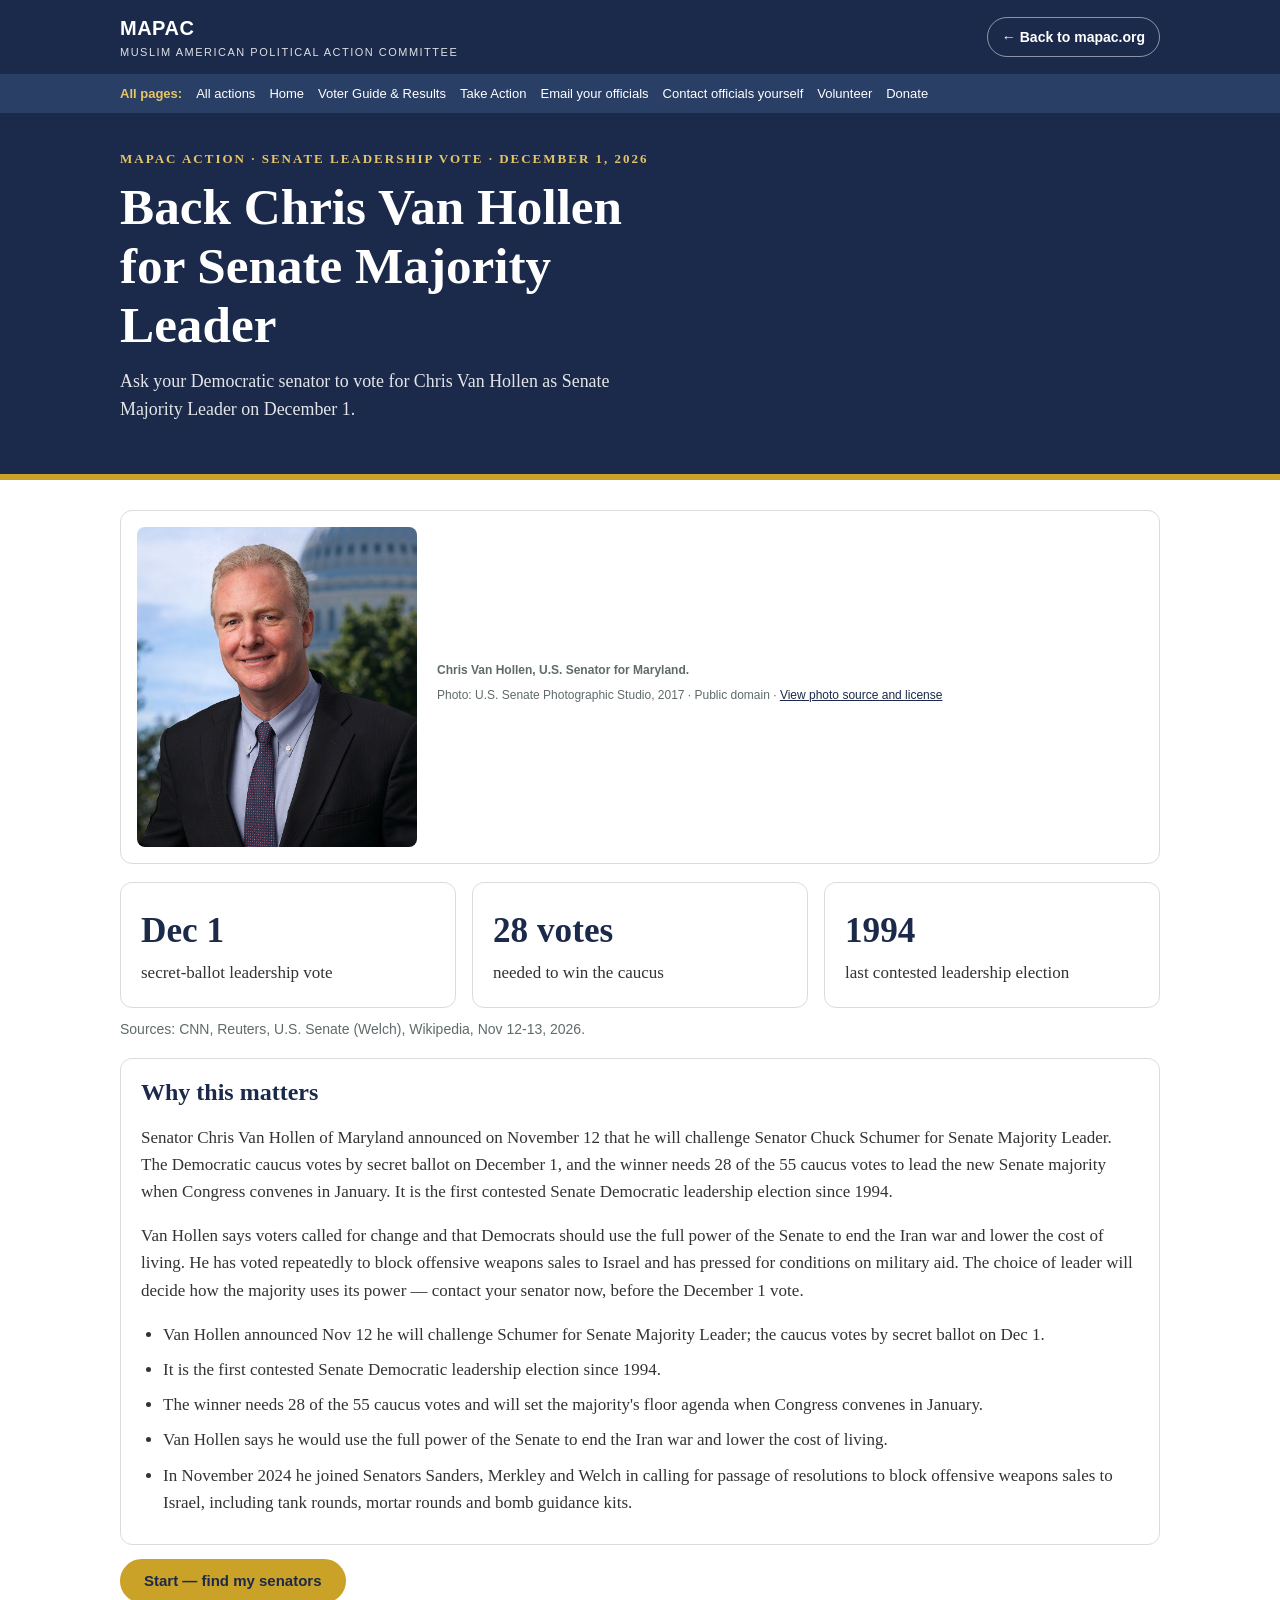
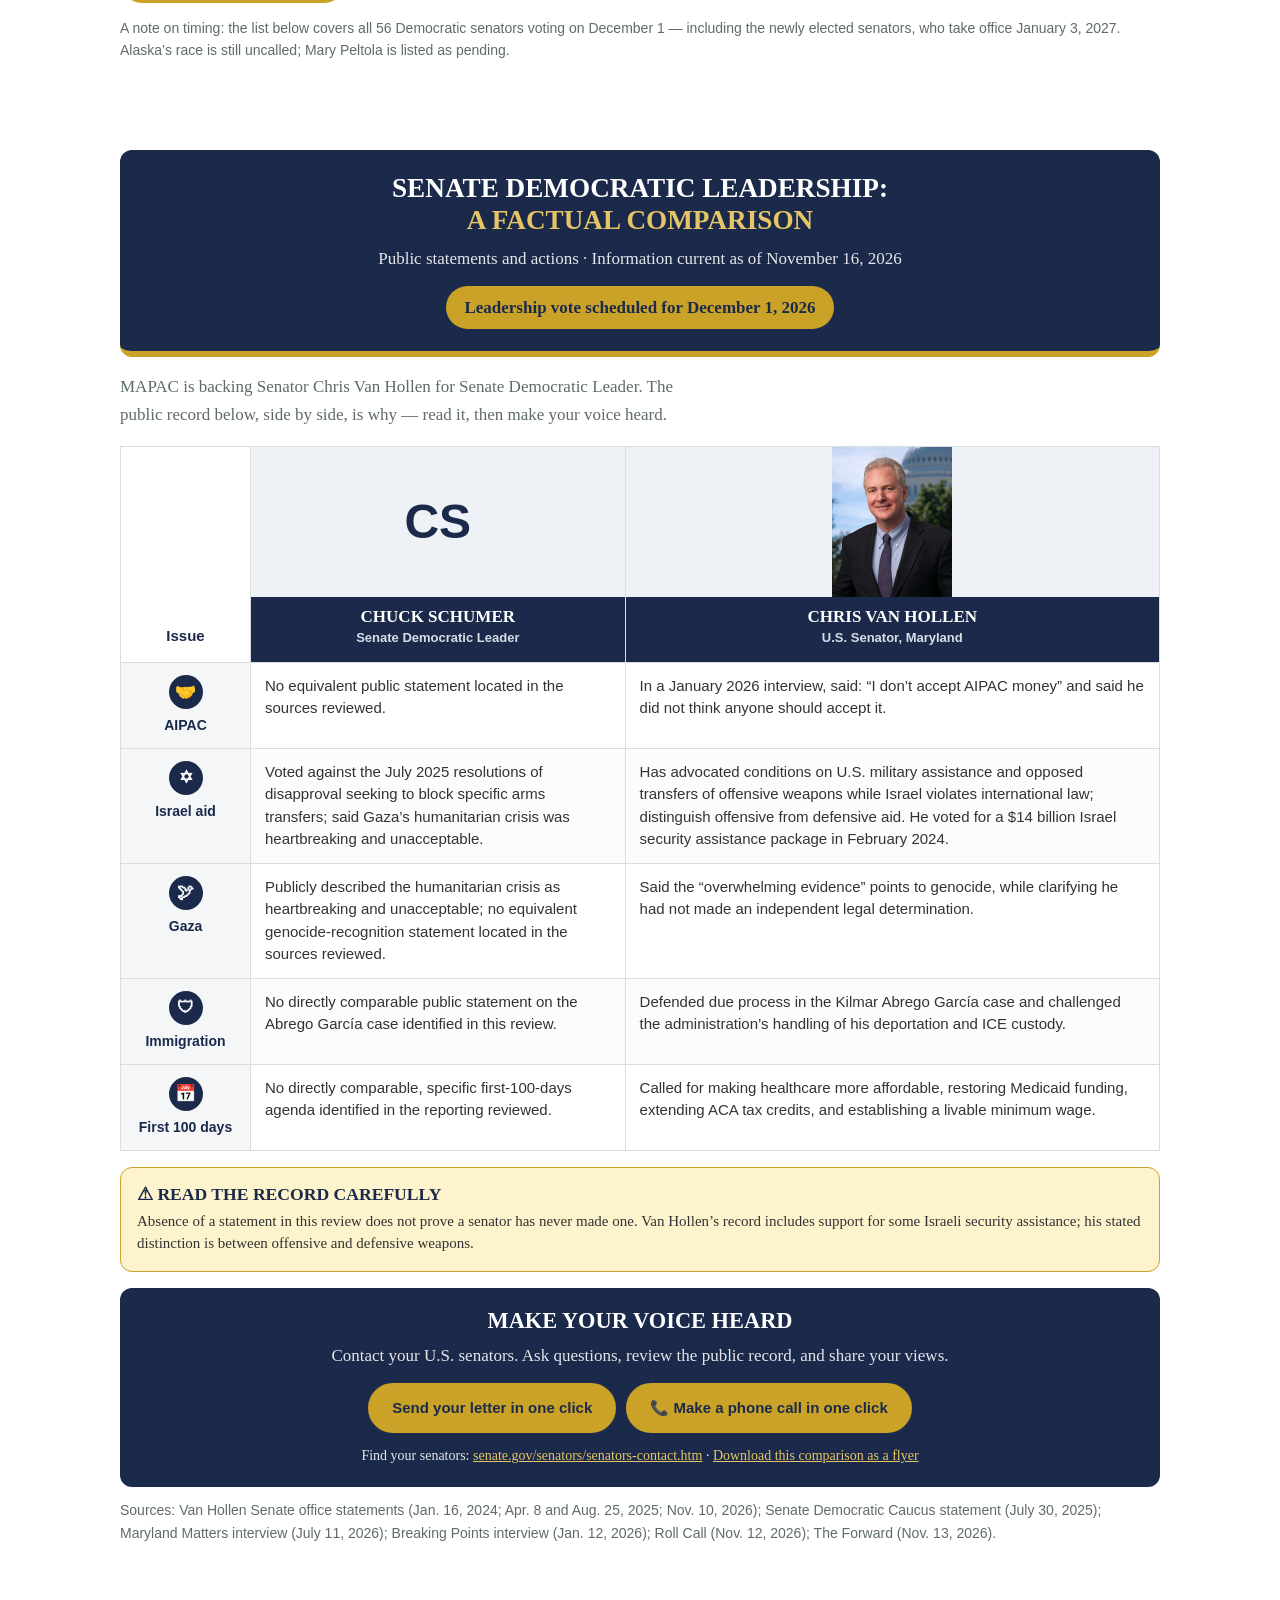
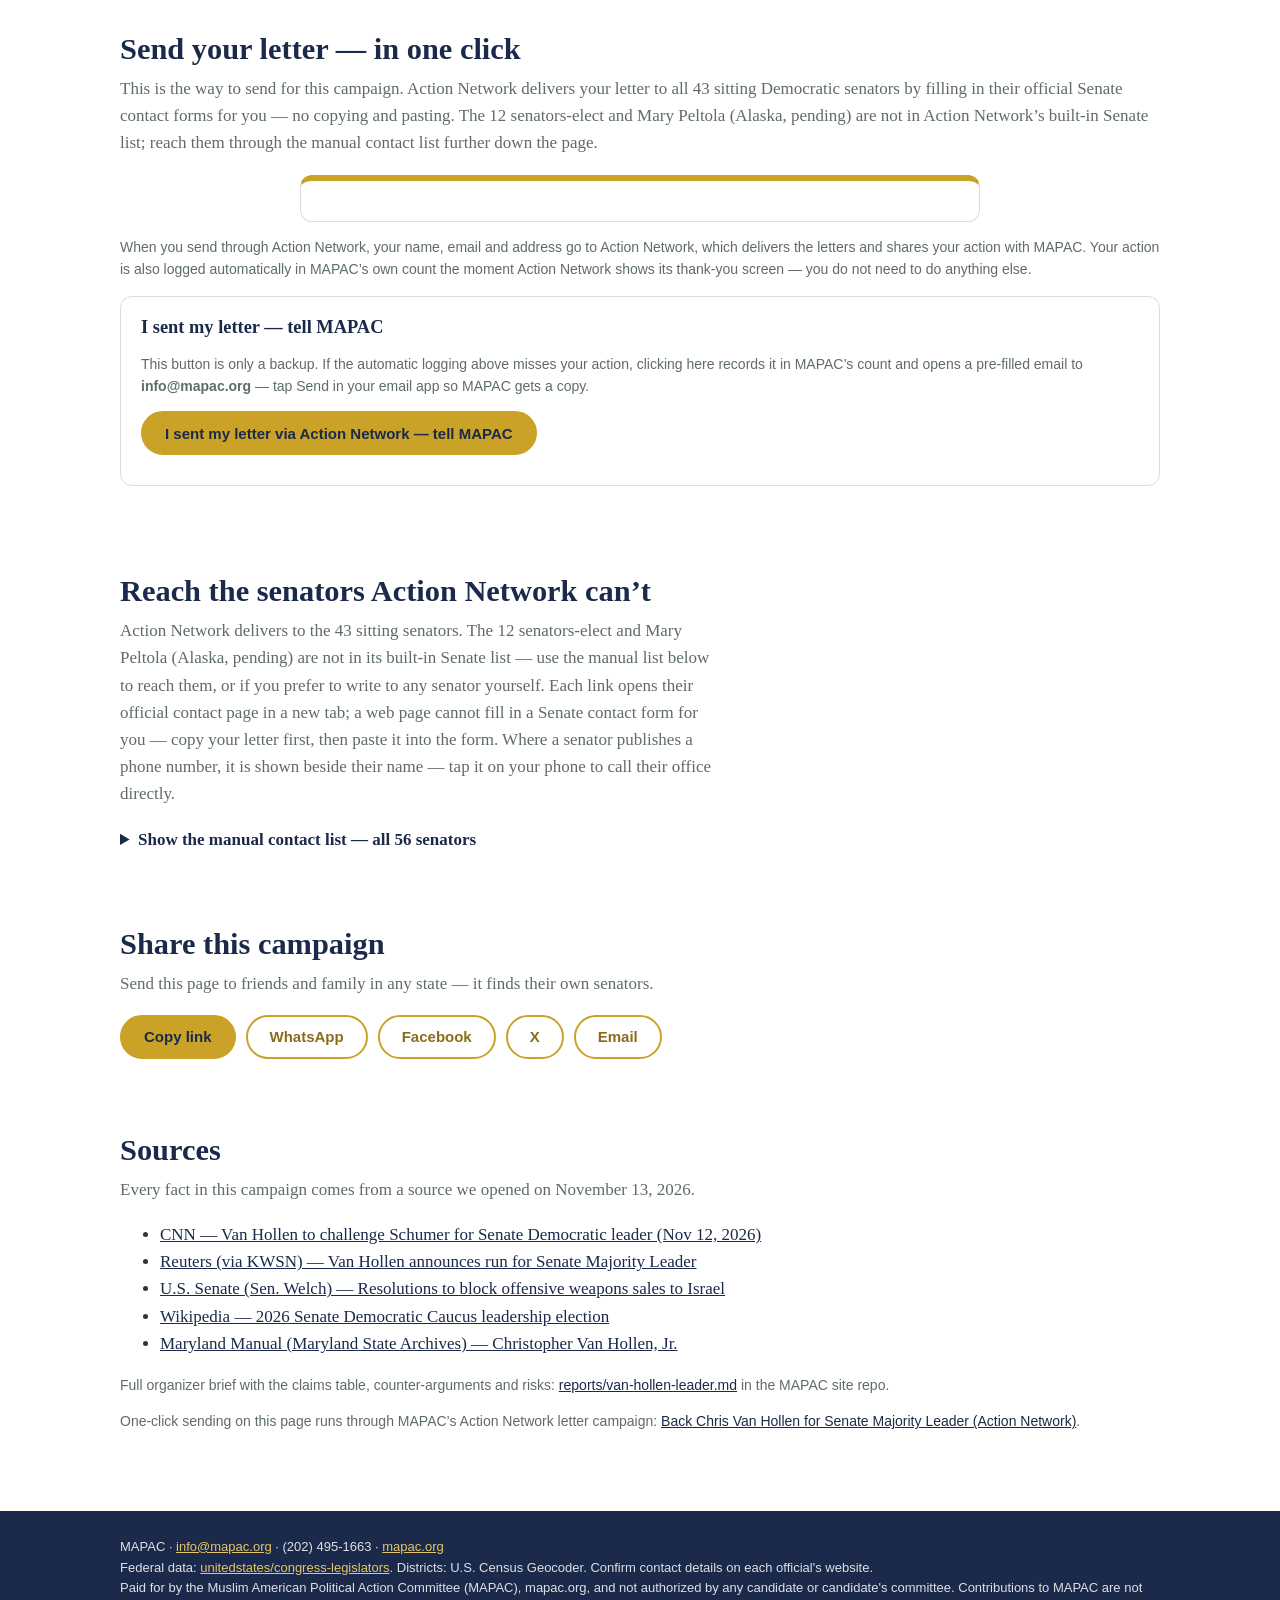
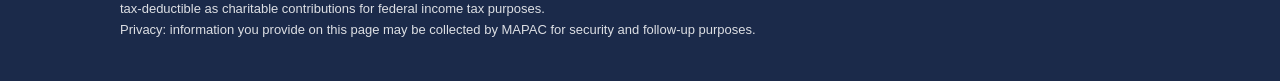
==== action-van-hollen-leader.html @ 9fcff5d6 "Van Hollen page: comparison redesigned as a side-by-side table (photos on top, shared issue rows) + " ====
<!DOCTYPE html>
<html lang="en">
<head>
<script async src="https://www.googletagmanager.com/gtm.js?id=GTM-NFV8NB7T"></script>
<script>
  window.dataLayer = window.dataLayer || [];
  function gtag(){dataLayer.push(arguments);}
  gtag('js', new Date());
</script>
<meta charset="utf-8">
<meta name="viewport" content="width=device-width, initial-scale=1">
<title>Back Chris Van Hollen for Senate Majority Leader | MAPAC</title>
<meta name="description" content="Ask your Democratic senator to vote for Chris Van Hollen as Senate Majority Leader on December 1. Send the letter in one click via Action Network, or find your senators and send it yourself.">
<meta property="og:title" content="Back Chris Van Hollen for Senate Majority Leader">
<meta property="og:description" content="Senate Democrats vote by secret ballot on December 1. Send your letter in one click — Action Network delivers it to all 43 sitting Democratic senators.">
<meta property="og:image" content="share/van-hollen-leader.svg">
<link rel="icon" href="data:image/svg+xml,%3Csvg xmlns=%27http://www.w3.org/2000/svg%27 viewBox=%270 0 100 100%27%3E%3Crect width=%27100%27 height=%27100%27 rx=%2722%27 fill=%27%231b2a4a%27/%3E%3Ctext x=%2750%27 y=%2770%27 font-size=%2762%27 font-family=%27Georgia%27 font-weight=%27700%27 text-anchor=%27middle%27 fill=%27%23c9a227%27%3EM%3C/text%3E%3C/svg%3E">
<style>
:root{--bg:#ffffff;--surface:#ffffff;--ink:#333333;--muted:#5f6b6b;--navy:#1b2a4a;--navy2:#2a3f66;--gold:#c9a227;--goldtext:#8a6d1b;--line:#dcdcdc;--err:#a3281d;--ok:#1f6f4a}
*{box-sizing:border-box}
html{scroll-behavior:smooth}
body{margin:0;background:var(--bg);color:var(--ink);font:17px/1.6 Georgia,"Times New Roman",serif}
h1,h2,h3,legend{font-family:Georgia,"Times New Roman",serif;line-height:1.15;margin:0;color:var(--navy)}
a{color:var(--navy)}a:hover{color:var(--goldtext)}
.ui,label,button,.btn,.kicker,.steps,.note,.status,.meta,input,select,textarea,footer,.sitebar,.pagesnav{font-family:Arial,Helvetica,sans-serif}
.wrap{max-width:1080px;margin:0 auto;padding:0 20px}
.sitebar{background:var(--navy);color:#fff;border-bottom:1px solid var(--navy2)}
.sitebar .wrap{display:flex;align-items:center;justify-content:space-between;gap:12px;flex-wrap:wrap;padding-top:12px;padding-bottom:12px}
.sitebar .brand{font-weight:700;font-size:20px;letter-spacing:.5px;color:#fff;text-decoration:none}
.sitebar .brand small{display:block;font-size:11px;font-weight:400;letter-spacing:1.5px;text-transform:uppercase;color:rgba(255,255,255,.85)}
.sitebar a.back{color:#fff;text-decoration:none;font-weight:700;font-size:14px;padding:8px 14px;border-radius:999px;border:1px solid rgba(255,255,255,.5)}
.sitebar a.back:hover{background:var(--gold);color:var(--navy);border-color:var(--gold)}
.pagesnav{background:var(--navy2);color:#fff}
.pagesnav .wrap{display:flex;gap:4px 14px;flex-wrap:wrap;padding-top:9px;padding-bottom:9px;font-size:13px}
.pagesnav a{color:#fff;text-decoration:none}
.pagesnav a:hover{color:#e6c566;text-decoration:underline}
.pagesnav .lbl{color:#e6c566;font-weight:700}
.hero{background:var(--navy);color:#fff;padding:36px 0 28px;border-bottom:6px solid var(--gold)}
.hero .org{font-size:13px;font-weight:700;letter-spacing:2px;text-transform:uppercase;color:#e6c566;margin-bottom:8px}
.hero h1{color:#fff;font-size:clamp(2rem,6vw,3.2rem);font-weight:700;max-width:22ch}
.hero p{max-width:60ch;color:rgba(255,255,255,.88);font-size:1.12rem;margin:12px 0 0}
.steps{display:flex;gap:6px;list-style:none;padding:0;margin:22px 0 0;counter-reset:s}
.steps li{flex:1;border-top:4px solid rgba(255,255,255,.3);padding-top:6px;font-size:13px;color:rgba(255,255,255,.8);counter-increment:s}
.steps li::before{content:counter(s) ". "}
.steps li.on{border-color:var(--gold);color:#fff;font-weight:700}
.steps li.done{border-color:#fff}
.step{padding:30px 0 44px}
.step h2{font-size:1.9rem;margin-bottom:8px}
.lead{color:var(--muted);margin:0 0 18px;max-width:70ch}
.panel{background:var(--surface);border:1px solid var(--line);border-radius:12px;padding:20px;margin:0 0 14px}
label{display:block;font-weight:700;font-size:14px;margin:0 0 4px;color:var(--ink)}
.chk{display:flex;gap:10px;align-items:center;font-weight:400;font-size:16px;padding:7px 0}
input,textarea,select{width:100%;font-size:16px;color:#222;background:#fff;border:1px solid #b9c0c6;border-radius:8px;padding:11px 12px}
textarea{min-height:210px;resize:vertical;font-family:Georgia,serif;line-height:1.5}
input[type=checkbox]{width:22px;height:22px;flex:none;accent-color:var(--navy)}
:focus-visible{outline:3px solid var(--gold);outline-offset:2px}
.hero :focus-visible,.sitebar :focus-visible,.pagesnav :focus-visible{outline-color:#fff}
.row{display:flex;gap:12px;flex-wrap:wrap}.row>*{flex:1 1 220px}
.field{margin-bottom:14px}
button,.btn{font-weight:700;font-size:15px;cursor:pointer;border:2px solid var(--gold);background:var(--gold);color:var(--navy);border-radius:999px;padding:11px 22px;text-decoration:none;display:inline-block;min-height:44px}
button:hover,.btn:hover{background:#a8851f;border-color:#a8851f;color:#fff}
button.ghost,.btn.ghost{background:transparent;color:var(--goldtext);border-color:var(--gold)}
button.ghost:hover,.btn.ghost:hover{background:var(--gold);color:var(--navy)}
button.link{border:0;background:none;color:var(--navy);padding:6px 0;text-decoration:underline;min-height:0;font-weight:700}
button.link:hover{background:none;color:var(--goldtext)}
button:disabled{opacity:.55;cursor:wait}
.actions{display:flex;gap:10px;flex-wrap:wrap;margin-top:12px}
.nav{display:flex;gap:10px;flex-wrap:wrap;margin-top:20px}
.status{color:var(--muted);margin:10px 0 0;font-size:15px}.status.err{color:var(--err);font-weight:700}
.note{font-size:14px;color:var(--muted)}
.off{border-left:6px solid var(--navy)}
.off h3{font-size:1.15rem}
.meta{color:var(--muted);margin:2px 0 8px;font-size:14px}
.big{display:grid;gap:16px;grid-template-columns:repeat(auto-fit,minmax(260px,1fr))}
.big .panel{margin:0}
.big h3{font-size:1.4rem;margin-bottom:8px}
.campaign-portrait{display:grid;grid-template-columns:minmax(180px,280px) minmax(0,1fr);gap:20px;align-items:center;margin:0 0 18px;padding:16px;border:1px solid var(--line);border-radius:12px;background:#fff}
.campaign-portrait img{display:block;width:100%;max-height:320px;object-fit:cover;object-position:center 25%;border-radius:8px}
.campaign-portrait figcaption{color:var(--muted);font:12px/1.4 Arial,Helvetica,sans-serif}
.campaign-portrait p{margin:8px 0}
.statnum{font-size:2.2rem;font-weight:700;color:var(--navy);font-family:Georgia,serif}
#letterShow{white-space:pre-wrap;font-family:Georgia,serif;line-height:1.6}
/* Comparison: Van Hollen vs Schumer (MAPAC flyer as web content, Nov 16, 2026) */
.compare-banner{background:var(--navy);color:#fff;border-radius:12px;padding:22px 20px;text-align:center;border-bottom:6px solid var(--gold)}
.compare-banner h2{color:#fff;font-size:1.7rem;line-height:1.2}
.compare-banner h2 .gold{color:#e6c566}
.compare-banner p{color:rgba(255,255,255,.88);margin:8px 0 0}
.compare-vote{display:inline-block;background:var(--gold);color:var(--navy);font-weight:700;border-radius:999px;padding:8px 18px;margin-top:14px}
.compare{display:grid;grid-template-columns:1fr 1fr;gap:16px;margin-top:16px}
.cmp-col{border:1px solid var(--line);border-radius:12px;overflow:hidden;background:#fff}
.cmp-head{background:var(--navy);color:#fff;padding:14px 16px;text-align:center}
.cmp-head h3{color:#fff;font-size:1.25rem;margin:0}
.cmp-head p{margin:4px 0 0;color:rgba(255,255,255,.85);font-size:14px}
.cmp-photo{height:240px;background:#eef1f5;display:flex;align-items:center;justify-content:center;overflow:hidden}
.cmp-photo img{width:auto;height:100%;max-width:100%;object-fit:cover;object-position:center;display:block}
.cmp-photo .ph{font-size:3rem;font-weight:700;color:var(--navy)}
.cmp-row{display:flex;gap:10px;padding:12px 14px;border-top:1px solid var(--line)}
.cmp-ic{flex:none;width:34px;height:34px;border-radius:50%;background:var(--navy);color:#fff;display:flex;align-items:center;justify-content:center;font-size:17px}
.cmp-row b{color:var(--navy)}
.cmp-row p{margin:2px 0 0;font-size:15px;line-height:1.5}
.cmp-caution{background:#fdf3cd;border:1px solid var(--gold);border-radius:12px;padding:16px;margin-top:16px}
.cmp-caution h3{color:var(--navy);font-size:1.1rem;margin:0 0 6px}
.cmp-caution p{margin:0;font-size:15px;line-height:1.5}
.cmp-cta{background:var(--navy);color:#fff;border-radius:12px;padding:20px;margin-top:16px;text-align:center}
.cmp-scroll{overflow-x:auto;margin-top:16px}
.cmp-table{width:100%;border-collapse:collapse;font-family:Arial,Helvetica,sans-serif;min-width:560px}
.cmp-table th,.cmp-table td{border:1px solid var(--line);padding:12px 14px;text-align:left;vertical-align:top;font-size:15px;line-height:1.5}
.cmp-table thead th{background:var(--navy);color:#fff;text-align:center;padding:0 0 14px;overflow:hidden}
.cmp-table thead th.cmp-issue-h{background:#fff;color:var(--navy);vertical-align:bottom;padding-bottom:14px}
.cmp-table thead h3{color:#fff;margin:10px 0 2px;font-size:17px}
.cmp-table thead p{color:#d8dee9;margin:0;font-size:13px}
.cmp-table .cmp-photo{height:150px}
.cmp-table tbody th{width:130px;background:#f4f6f8;color:var(--navy);font-size:14px;text-align:center}
.cmp-table tbody th .cmp-ic{margin:0 auto 6px}
.cmp-table tbody tr:nth-child(even) td{background:#fbfcfe}
.cmp-cta h3{color:#fff;font-size:1.4rem;margin:0}
.cmp-cta p{color:rgba(255,255,255,.88);margin:8px 0 0}
.cmp-cta a{color:#e6c566}
.cmp-cta a.btn{color:#1b2a4a}
.keypts{margin:0;padding-left:22px}
.keypts li{margin-bottom:8px}
.toast{position:fixed;left:50%;bottom:20px;transform:translateX(-50%);background:var(--navy);color:#fff;padding:12px 18px;border-radius:999px;font-family:Arial,sans-serif;font-size:14px;opacity:0;pointer-events:none}
.toast.show{opacity:1}
.targets{display:grid;gap:8px}
.trow{display:flex;gap:8px 12px;align-items:center;flex-wrap:wrap;border:1px solid var(--line);border-radius:10px;padding:10px 12px;background:#fff}
.trow .nm{font-weight:700;color:var(--navy);font-family:Arial,Helvetica,sans-serif;font-size:15px}
.trow .st{color:var(--muted);font-family:Arial,Helvetica,sans-serif;font-size:14px}
.trow .kind{color:var(--muted);font-family:Arial,Helvetica,sans-serif;font-size:13px}
.badge{display:inline-block;font:700 12px Arial,Helvetica,sans-serif;padding:2px 8px;border-radius:999px;border:1px solid var(--gold);color:var(--goldtext)}
.badge.elect{background:#f8f6ef}
.badge.pending{border-color:var(--err);color:var(--err)}
.trow .sp{flex:1}
.trow a.clink{font:700 14px Arial,Helvetica,sans-serif;white-space:nowrap}
.trow a.tcall{font:700 14px Arial,Helvetica,sans-serif;white-space:nowrap;color:var(--navy)}
.trow button{padding:8px 16px;font-size:14px;min-height:38px}
.an-wrap{background:#fff;border:1px solid var(--line);border-top:6px solid var(--gold);border-radius:12px;padding:20px;margin:0 auto 14px;max-width:680px}
#anSec .lead{max-width:none}
footer{background:var(--navy);color:rgba(255,255,255,.85);padding:26px 0 40px;font-size:13px;margin-top:20px}
footer a{color:#e6c566}
[hidden]{display:none!important}
@media (prefers-reduced-motion:reduce){html{scroll-behavior:auto}}
@media(max-width:760px){.steps li{font-size:12px}.hero{padding:28px 0 22px}.campaign-portrait{grid-template-columns:1fr}.compare{grid-template-columns:1fr}}
</style>
</head>
<body>
<div class="sitebar"><div class="wrap">
  <a class="brand" href="https://mapac.org">MAPAC<small>Muslim American Political Action Committee</small></a>
  <a class="back" href="https://mapac.org">&larr; Back to mapac.org</a>
</div></div>
<nav class="pagesnav" aria-label="All MAPAC pages"><div class="wrap">
  <span class="lbl">All pages:</span>
  <a href="take-action.html">All actions</a>
  <a href="index.html">Home</a>
  <a href="index.html#/results">Voter Guide &amp; Results</a>
  <a href="take-action.html">Take Action</a>
  <a href="action.html">Email your officials</a>
  <a href="contact-officials.html">Contact officials yourself</a>
  <a href="index.html#/volunteer">Volunteer</a>
  <a href="index.html#/donate">Donate</a>
</div></nav>
<header class="hero"><div class="wrap">
  <div class="org">MAPAC Action &middot; Senate leadership vote &middot; December 1, 2026</div>
  <h1 id="h1">Back Chris Van Hollen for Senate Majority Leader</h1>
  <p id="heroP">Ask your Democratic senator to vote for Chris Van Hollen as Senate Majority Leader on December 1.</p>
  <ol class="steps" id="steps" aria-label="Progress"></ol>
</div></header>

<main class="wrap">

<!-- INTRO -->
<section class="step" id="intro">
  <figure class="campaign-portrait">
    <img src="images/chris-van-hollen.jpg" alt="Official portrait of Senator Chris Van Hollen" decoding="async">
    <figcaption><strong>Chris Van Hollen, U.S. Senator for Maryland.</strong><p>Photo: U.S. Senate Photographic Studio, 2017 · Public domain · <a href="https://commons.wikimedia.org/wiki/File:Chris_Van_Hollen_official_portrait_115th_Congress.jpg" target="_blank" rel="noopener">View photo source and license</a></p></figcaption>
  </figure>
  <div class="big" id="statRow"></div>
  <p class="note" id="srcLine" style="margin-top:10px"></p>
  <div class="panel" style="margin-top:18px">
    <h2 style="font-size:1.5rem;margin-bottom:10px">Why this matters</h2>
    <div id="details"></div>
    <ul class="keypts" id="keypts" style="margin-top:14px"></ul>
  </div>
  <div class="actions"><button id="startBtn">Start &mdash; find my senators</button></div>
  <p class="note" style="margin-top:14px">A note on timing: the list below covers all 56 Democratic senators voting on December 1 — including the newly elected senators, who take office January 3, 2027. Alaska&rsquo;s race is still uncalled; Mary Peltola is listed as pending.</p>
</section>

<!-- COMPARISON: Van Hollen vs Schumer (from the MAPAC flyer, Nov 16, 2026) -->
<section class="step" id="compareSec">
  <div class="compare-banner">
    <h2>SENATE DEMOCRATIC LEADERSHIP:<br><span class="gold">A FACTUAL COMPARISON</span></h2>
    <p>Public statements and actions &middot; Information current as of November 16, 2026</p>
    <span class="compare-vote">Leadership vote scheduled for December 1, 2026</span>
  </div>
  <p class="lead" style="margin-top:16px">MAPAC is backing Senator Chris Van Hollen for Senate Democratic Leader. The public record below, side by side, is why &mdash; read it, then make your voice heard.</p>
  <div class="cmp-scroll">
  <table class="cmp-table">
    <thead>
      <tr>
        <th class="cmp-issue-h" scope="col">Issue</th>
        <th scope="col">
          <div class="cmp-photo"><span class="ph">CS</span></div>
          <h3>CHUCK SCHUMER</h3>
          <p>Senate Democratic Leader</p>
        </th>
        <th scope="col">
          <div class="cmp-photo"><img src="images/chris-van-hollen.jpg" alt="Official portrait of Senator Chris Van Hollen" decoding="async"></div>
          <h3>CHRIS VAN HOLLEN</h3>
          <p>U.S. Senator, Maryland</p>
        </th>
      </tr>
    </thead>
    <tbody>
      <tr>
        <th scope="row"><span class="cmp-ic">&#129309;</span>AIPAC</th>
        <td>No equivalent public statement located in the sources reviewed.</td>
        <td>In a January 2026 interview, said: &ldquo;I don&rsquo;t accept AIPAC money&rdquo; and said he did not think anyone should accept it.</td>
      </tr>
      <tr>
        <th scope="row"><span class="cmp-ic">&#10017;</span>Israel aid</th>
        <td>Voted against the July 2025 resolutions of disapproval seeking to block specific arms transfers; said Gaza&rsquo;s humanitarian crisis was heartbreaking and unacceptable.</td>
        <td>Has advocated conditions on U.S. military assistance and opposed transfers of offensive weapons while Israel violates international law; distinguish offensive from defensive aid. He voted for a $14 billion Israel security assistance package in February 2024.</td>
      </tr>
      <tr>
        <th scope="row"><span class="cmp-ic">&#128330;</span>Gaza</th>
        <td>Publicly described the humanitarian crisis as heartbreaking and unacceptable; no equivalent genocide-recognition statement located in the sources reviewed.</td>
        <td>Said the &ldquo;overwhelming evidence&rdquo; points to genocide, while clarifying he had not made an independent legal determination.</td>
      </tr>
      <tr>
        <th scope="row"><span class="cmp-ic">&#128737;</span>Immigration</th>
        <td>No directly comparable public statement on the Abrego Garc&iacute;a case identified in this review.</td>
        <td>Defended due process in the Kilmar Abrego Garc&iacute;a case and challenged the administration&rsquo;s handling of his deportation and ICE custody.</td>
      </tr>
      <tr>
        <th scope="row"><span class="cmp-ic">&#128197;</span>First 100 days</th>
        <td>No directly comparable, specific first-100-days agenda identified in the reporting reviewed.</td>
        <td>Called for making healthcare more affordable, restoring Medicaid funding, extending ACA tax credits, and establishing a livable minimum wage.</td>
      </tr>
    </tbody>
  </table>
  </div>
  <div class="cmp-caution">
    <h3>&#9888; READ THE RECORD CAREFULLY</h3>
    <p>Absence of a statement in this review does not prove a senator has never made one. Van Hollen&rsquo;s record includes support for some Israeli security assistance; his stated distinction is between offensive and defensive weapons.</p>
  </div>
  <div class="cmp-cta">
    <h3>MAKE YOUR VOICE HEARD</h3>
    <p>Contact your U.S. senators. Ask questions, review the public record, and share your views.</p>
    <div class="actions" style="justify-content:center;margin-top:14px"><a class="btn" href="#anSec">Send your letter in one click</a><a class="btn" href="#targetsSec" onclick="var d=document.querySelector('#targetsSec details');if(d)d.open=true;">&#128222; Make a phone call in one click</a></div>
    <p style="margin:12px 0 0;font-size:14px">Find your senators: <a href="https://www.senate.gov/senators/senators-contact.htm" target="_blank" rel="noopener">senate.gov/senators/senators-contact.htm</a> &middot; <a href="[data-uri]" download="van-hollen-schumer-comparison.jpg" target="_blank" rel="noopener">Download this comparison as a flyer</a></p>
  </div>
  <p class="note" style="margin-top:12px">Sources: Van Hollen Senate office statements (Jan. 16, 2024; Apr. 8 and Aug. 25, 2025; Nov. 10, 2026); Senate Democratic Caucus statement (July 30, 2025); Maryland Matters interview (July 11, 2026); Breaking Points interview (Jan. 12, 2026); Roll Call (Nov. 12, 2026); The Forward (Nov. 13, 2026).</p>
</section>

<!-- ACTION NETWORK: the way to send for this campaign -->
<section class="step" id="anSec">
  <h2>Send your letter &mdash; in one click</h2>
  <p class="lead">This is the way to send for this campaign. Action Network delivers your letter to all 43 sitting Democratic senators by filling in their official Senate contact forms for you &mdash; no copying and pasting. The 12 senators-elect and Mary Peltola (Alaska, pending) are not in Action Network&rsquo;s built-in Senate list; reach them through the manual contact list further down the page.</p>
  <div class="an-wrap">
    <link href='https://actionnetwork.org/css/style-embed-v3.css' rel='stylesheet' type='text/css' /><script src='https://actionnetwork.org/widgets/v6/letter/back-chris-van-hollen-for-senate-majority-leader?format=js&source=widget'></script><div id='can-letter-area-back-chris-van-hollen-for-senate-majority-leader' style='width: 100%'><!-- this div is the target for our HTML insertion --></div>
    <style>
    /* MAPAC overrides for the Action Network embed. This block must sit AFTER the AN stylesheet link above and use !important, because AN's own stylesheet uses !important throughout (incl. its red #cd3a18 button) and loads after this page's head styles. */
    /* Guard against this page's own styles leaking into the embed: the page used to style its letter text with a bare .letter rule, and the widget's root div carries class "letter" too — its white-space:pre-wrap turned every newline in the widget's template into a visible line box and stretched the form to ~300px per field. The page rule is now scoped to #letterShow; this guard makes the embed immune regardless. */
    #can-letter-area-back-chris-van-hollen-for-senate-majority-leader{white-space:normal !important;}
    #can-letter-area-back-chris-van-hollen-for-senate-majority-leader #can_embed_form h2.line{display:none !important;}
    #can-letter-area-back-chris-van-hollen-for-senate-majority-leader #can_embed_form_inner{padding:0 !important;margin:0 !important;}
    #can-letter-area-back-chris-van-hollen-for-senate-majority-leader #can_embed_form h4.lined_after_title{text-align:center !important;font-size:13px !important;letter-spacing:2px !important;text-transform:uppercase !important;color:#5f6b6b !important;padding-bottom:12px !important;margin:0 0 16px !important;}
    #can-letter-area-back-chris-van-hollen-for-senate-majority-leader #can_embed_form h4.lined_after_title::after{display:none !important;}
    /* Single column: stop AN's 48%/48% float layout, which leaves the letter side empty on step 1 and parks the button far from the fields. */
    #can-letter-area-back-chris-van-hollen-for-senate-majority-leader #can_embed_form.can_float #form_col1,
    #can-letter-area-back-chris-van-hollen-for-senate-majority-leader #can_embed_form.can_float #form_col2,
    #can-letter-area-back-chris-van-hollen-for-senate-majority-leader #can_embed_form.can_float #form_col3,
    #can-letter-area-back-chris-van-hollen-for-senate-majority-leader #can_embed_form.can_float #form_col4{float:none !important;width:100% !important;}
    #can-letter-area-back-chris-van-hollen-for-senate-majority-leader #can_embed_form.can_768 #can_main_col,
    #can-letter-area-back-chris-van-hollen-for-senate-majority-leader #can_embed_form.can_768 #can_sidebar{float:none !important;width:100% !important;}
    #can-letter-area-back-chris-van-hollen-for-senate-majority-leader #can_embed_form.can_768 #can_sidebar{border:none !important;padding:0 !important;}
    /* Tight field rows: the embed was stretching each field to ~300px apart on this page (67px on AN's own page). Cap the row and its wrapper, and hide the empty static labels. */
    #can-letter-area-back-chris-van-hollen-for-senate-majority-leader #can_embed_form #form_col1 li.core_field,
    #can-letter-area-back-chris-van-hollen-for-senate-majority-leader #can_embed_form #form_col1 li.form_builder_output{height:auto !important;min-height:0 !important;margin:0 0 12px !important;padding:0 !important;}
    #can-letter-area-back-chris-van-hollen-for-senate-majority-leader #can_embed_form #form_col1 .floatlabel-wrapper{height:48px !important;min-height:0 !important;margin:0 !important;padding:0 !important;}
    #can-letter-area-back-chris-van-hollen-for-senate-majority-leader #can_embed_form label.control-label{display:none !important;}
    #can-letter-area-back-chris-van-hollen-for-senate-majority-leader #can_embed_form input[type=text],
    #can-letter-area-back-chris-van-hollen-for-senate-majority-leader #can_embed_form input[type=email]{height:44px !important;line-height:44px !important;padding:0 12px !important;margin:0 !important;font-size:16px !important;}
    #can-letter-area-back-chris-van-hollen-for-senate-majority-leader #can_embed_form .international_link-wrap{margin:0 0 12px !important;}
    #can-letter-area-back-chris-van-hollen-for-senate-majority-leader #can_embed_form .international_link{white-space:nowrap !important;}
    /* Navy/gold submit button instead of Action Network red. */
    #can-letter-area-back-chris-van-hollen-for-senate-majority-leader #can_embed_form .can_button,
    #can-letter-area-back-chris-van-hollen-for-senate-majority-leader #can_embed_form input[type=submit]{background-color:#c9a227 !important;color:#1b2a4a !important;border:2px solid #c9a227 !important;border-radius:999px !important;font-weight:700 !important;font-size:15px !important;letter-spacing:0 !important;text-transform:none !important;padding:11px 22px !important;width:100% !important;}
    #can-letter-area-back-chris-van-hollen-for-senate-majority-leader #can_embed_form .can_button:hover,
    #can-letter-area-back-chris-van-hollen-for-senate-majority-leader #can_embed_form input[type=submit]:hover{background-color:#a8851f !important;border-color:#a8851f !important;color:#fff !important;}
    /* Opt-in checkbox alignment. */
    #can-letter-area-back-chris-van-hollen-for-senate-majority-leader #can_embed_form #d_sharing{margin:14px 0 0 !important;}
    #can-letter-area-back-chris-van-hollen-for-senate-majority-leader #can_embed_form #d_sharing label{display:flex !important;align-items:flex-start !important;gap:8px !important;font-weight:400 !important;font-size:15px !important;line-height:1.5 !important;padding-left:0 !important;}
    #can-letter-area-back-chris-van-hollen-for-senate-majority-leader #can_embed_form #d_sharing input[type=checkbox]{position:static !important;width:20px !important;height:20px !important;flex:none !important;margin:2px 0 0 !important;}
    /* Attribution spacing. */
    #can-letter-area-back-chris-van-hollen-for-senate-majority-leader #can_embed_form #action_info{margin:18px 0 0 !important;}
    #can-letter-area-back-chris-van-hollen-for-senate-majority-leader #can_embed_form #logo_wrap{margin:10px 0 0 !important;}
    </style>
  </div>
  <p class="note">When you send through Action Network, your name, email and address go to Action Network, which delivers the letters and shares your action with MAPAC. Your action is also logged automatically in MAPAC&rsquo;s own count the moment Action Network shows its thank-you screen &mdash; you do not need to do anything else.</p>
  <div class="panel" style="margin-top:16px">
    <h3 style="font-size:1.15rem;margin-bottom:6px">I sent my letter &mdash; tell MAPAC</h3>
    <p class="note">This button is only a backup. If the automatic logging above misses your action, clicking here records it in MAPAC&rsquo;s count and opens a pre-filled email to <strong>info@mapac.org</strong> &mdash; tap Send in your email app so MAPAC gets a copy.</p>
    <div class="actions"><button id="anDoneBtn">I sent my letter via Action Network — tell MAPAC</button></div>
    <p class="status" id="anStatus" role="status"></p>
  </div>
</section>

<!-- TARGETS: manual list — for the 13 senators Action Network can't reach -->
<section class="step" id="targetsSec">
  <h2>Reach the senators Action Network can&rsquo;t</h2>
  <p class="lead">Action Network delivers to the 43 sitting senators. The 12 senators-elect and Mary Peltola (Alaska, pending) are not in its built-in Senate list &mdash; use the manual list below to reach them, or if you prefer to write to any senator yourself. Each link opens their official contact page in a new tab; a web page cannot fill in a Senate contact form for you &mdash; copy your letter first, then paste it into the form. Where a senator publishes a phone number, it is shown beside their name &mdash; tap it on your phone to call their office directly.</p>
  <details>
    <summary style="cursor:pointer;font-weight:700;color:var(--navy)">Show the manual contact list &mdash; all 56 senators</summary>
    <div class="targets" id="targetList" style="margin-top:12px"></div>
    <p class="note">Status: <span class="badge">Sitting</span> in office now &middot; <span class="badge elect">Senator-elect</span> takes office January 3, 2027 &middot; <span class="badge pending">Pending</span> Alaska&rsquo;s race is still uncalled. &ldquo;Senate contact form&rdquo; is the senator&rsquo;s official senate.gov form; &ldquo;campaign&rdquo; is the senator-elect&rsquo;s campaign site (no Senate office yet); &ldquo;current office&rdquo; is the office they hold today.</p>
  </details>
</section>

<!-- STEP 1: address -->
<section class="step" id="a1" hidden>
  <h2>Your details</h2>
  <p class="lead">Enter your home address and we will find your Democratic senator(s).</p>
  <form id="addrForm" class="panel">
    <div class="row">
      <div class="field"><label for="sFirst">First name</label><input id="sFirst" autocomplete="given-name" required></div>
      <div class="field"><label for="sLast">Last name</label><input id="sLast" autocomplete="family-name" required></div>
      <div class="field"><label for="sMiddle">Middle initial</label><input id="sMiddle" autocomplete="additional-name" maxlength="1"></div>
    </div>
    <div class="row">
      <div class="field"><label for="sEmail">Your email</label><input id="sEmail" type="email" autocomplete="email" required></div>
      <div class="field"><label for="sPhone">Phone (optional)</label><input id="sPhone" type="tel" autocomplete="tel"></div>
    </div>
    <div class="row">
      <div class="field"><label for="sStreet">Street address</label><input id="sStreet" autocomplete="address-line1" required></div>
      <div class="field"><label for="sZip">ZIP code</label><input id="sZip" autocomplete="postal-code" inputmode="numeric" pattern="[0-9]{5}" maxlength="5" placeholder="5-digit ZIP" required></div>
    </div>
    <div class="row">
      <div class="field"><label for="sCity">City</label><input id="sCity" autocomplete="address-level2" required readonly></div>
      <div class="field"><label for="sState">State</label><input id="sState" autocomplete="address-level1" required readonly></div>
    </div>
    <p class="note" id="zipStatus" role="status" aria-live="polite"></p>
    <label class="chk"><input type="checkbox" id="incAddr" checked> Include my street address in the signature</label>
    <div class="actions"><button id="findBtn" type="submit">Find my senators</button><button type="button" class="ghost" data-go="intro">Back</button></div>
    <p class="status" id="a1status" role="status"></p>
    <p class="note">Privacy: information you provide on this page may be collected by MAPAC for security and follow-up purposes.</p>
    <div class="panel" id="messagePreview" hidden>
      <h2 style="font-size:1.5rem;margin-bottom:10px">Your campaign message</h2>
      <p class="note">This is the message your senators will receive. You can edit it before sending.</p>
      <p style="font-weight:700;margin:0 0 8px" id="letterSubject"></p>
      <p class="note" id="previewTo" style="margin:0 0 8px"></p>
      <div class="letter" id="letterShow"></div>
    </div>
  </form>
  <p class="note">Your address is used only to find your districts and is never stored by this page.</p>
</section>

<!-- STEP 2: officials -->
<section class="step" id="a2" hidden>
  <h2>Your senators</h2>
  <p class="lead">These are the senators this letter goes to. Uncheck anyone you do not want to contact.</p>
  <div id="offList"></div>
  <p class="status err" id="a2err" role="alert"></p>
  <div class="nav"><button id="a2next">Next: review the letter</button><button class="ghost" data-go="a1">Back</button></div>
</section>

<!-- STEP 3: draft -->
<section class="step" id="a3" hidden>
  <h2>Review your letter</h2>
  <p class="lead">Your name and city are filled in. Edit the letter if you like, then continue.</p>
  <div class="field"><label for="aSubject">Email subject</label><input id="aSubject"></div>
  <div id="draftList"></div>
  <div class="nav"><button id="a3next">Next: send</button><button class="ghost" data-go="a2">Back</button></div>
</section>

<!-- STEP 4: send -->
<section class="step" id="a4" hidden>
  <h2>Send it</h2>
  <p class="lead">Sending uses your own email app. Members of Congress publish contact forms, not email addresses — for them, one click copies your message and opens their form; paste it in and press Send there. A web page cannot fill in another site's form for you. Prefer to call? Each senator below with a published number has a Call button — tap it to dial their office from your phone.</p>
  <label class="chk"><input type="checkbox" id="consent" checked> Send a copy to MAPAC (info@mapac.org)</label>
  <div id="sendList" style="margin-top:14px"></div>
  <p class="status" id="thanks" hidden>Thank you. If you sent the copy to MAPAC, it helps us know this campaign is reaching senators.</p>
  <div class="panel" id="donePanel" style="margin-top:16px">
    <h3 style="font-size:1.15rem;margin-bottom:6px">I sent my letter — tell MAPAC</h3>
    <p class="note">Clicking below does two things: it records your action in MAPAC&rsquo;s count, and it opens a pre-filled email to <strong>info@mapac.org</strong> naming the senator(s) you contacted and including your letter. This opens your email app — tap Send so MAPAC gets a copy. The page itself cannot send email on its own.</p>
    <div class="actions"><button id="doneBtn">I sent my letter — tell MAPAC</button></div>
    <p class="status" id="doneStatus" role="status"></p>
  </div>
  <div class="nav"><button class="ghost" data-go="intro">Back to the campaign</button></div>
</section>

<!-- SHARE -->
<section class="step" id="shareSec">
  <h2>Share this campaign</h2>
  <p class="lead">Send this page to friends and family in any state — it finds their own senators.</p>
  <div class="actions" id="shareRow">
    <button data-ch="copy">Copy link</button>
    <button data-ch="native" id="nativeBtn" hidden>Share&hellip;</button>
    <button class="ghost" data-ch="whatsapp">WhatsApp</button>
    <button class="ghost" data-ch="facebook">Facebook</button>
    <button class="ghost" data-ch="x">X</button>
    <button class="ghost" data-ch="email">Email</button>
  </div>
</section>

<!-- SOURCES -->
<section class="step" id="sourcesSec">
  <h2>Sources</h2>
  <p class="lead">Every fact in this campaign comes from a source we opened on November 13, 2026.</p>
  <ul>
    <li><a href="https://www.cnn.com/2026/11/12/politics/chris-van-hollen-chuck-schumer-senate-democratic-leader" target="_blank" rel="noopener">CNN — Van Hollen to challenge Schumer for Senate Democratic leader (Nov 12, 2026)</a></li>
    <li><a href="https://kwsn.com/2026/11/12/chris-van-hollen-announces-run-for-us-senate-majority-leader-challenging-schumer/" target="_blank" rel="noopener">Reuters (via KWSN) — Van Hollen announces run for Senate Majority Leader</a></li>
    <li><a href="https://www.welch.senate.gov/welch-joins-sanders-merkley-van-hollen-in-calling-for-passage-of-joint-resolutions-of-disapproval-to-block-offensive-weapons-sales-to-israel/" target="_blank" rel="noopener">U.S. Senate (Sen. Welch) — Resolutions to block offensive weapons sales to Israel</a></li>
    <li><a href="https://en.wikipedia.org/wiki/2026_Senate_Democratic_Caucus_leadership_election" target="_blank" rel="noopener">Wikipedia — 2026 Senate Democratic Caucus leadership election</a></li>
    <li><a href="https://msa.maryland.gov/msa/mdmanual/39fed/05ussen/html/msa12178.html" target="_blank" rel="noopener">Maryland Manual (Maryland State Archives) — Christopher Van Hollen, Jr.</a></li>
  </ul>
  <p class="note">Full organizer brief with the claims table, counter-arguments and risks: <a href="reports/van-hollen-leader.md">reports/van-hollen-leader.md</a> in the MAPAC site repo.</p>
  <p class="note">One-click sending on this page runs through MAPAC&rsquo;s Action Network letter campaign: <a href="https://actionnetwork.org/letters/back-chris-van-hollen-for-senate-majority-leader" target="_blank" rel="noopener">Back Chris Van Hollen for Senate Majority Leader (Action Network)</a>.</p>
</section>

</main>

<footer><div class="wrap">
  MAPAC &middot; <a href="mailto:info@mapac.org">info@mapac.org</a> &middot; (202) 495-1663 &middot; <a href="https://mapac.org">mapac.org</a><br>
  Federal data: <a href="https://github.com/unitedstates/congress-legislators" target="_blank" rel="noopener">unitedstates/congress-legislators</a>. Districts: U.S. Census Geocoder. Confirm contact details on each official's website.<br>
  <span id="legalLine"></span><br>
  Privacy: information you provide on this page may be collected by MAPAC for security and follow-up purposes.
</div></footer>
<div class="toast" id="toast" role="status"></div>

<script>
/* ---------- Config ---------- */
const CONFIG = {
  orgName: "MAPAC",
  mapacEmail: "info@mapac.org",
  siteUrl: "",
  legalLine: "Paid for by the Muslim American Political Action Committee (MAPAC), mapac.org, and not authorized by any candidate or candidate's committee. Contributions to MAPAC are not tax-deductible as charitable contributions for federal income tax purposes.",
  trackUrl: "https://script.google.com/macros/s/AKfycbwTAMxJMRU3GKe91nEEy1pwz1m5RXwzCNxKHVDgZRD4b-A-JLT3T8cQY2jOO0w0tQB0hA/exec"
};

/* ---------- Campaign (from campaigns/van-hollen-leader.json, published 2026-11-13) ---------- */
const CAMP = {"a":"Ask your Democratic senator to vote for Chris Van Hollen for Senate Majority Leader on December 1.","d":"Senator Chris Van Hollen of Maryland announced on November 12 that he will challenge Senator Chuck Schumer for Senate Majority Leader. The Democratic caucus votes by secret ballot on December 1, and the winner needs 28 of the 55 caucus votes to lead the new Senate majority when Congress convenes in January. It is the first contested Senate Democratic leadership election since 1994.\n\nVan Hollen says voters called for change and that Democrats should use the full power of the Senate to end the Iran war and lower the cost of living. He has voted repeatedly to block offensive weapons sales to Israel and has pressed for conditions on military aid. The choice of leader will decide how the majority uses its power — contact your senator now, before the December 1 vote.","f":"Choose the topic: Leadership","id":"van-hollen-leader","m":{"senator":"Dear {title} {last},\n\nMy name is {name} and I live in {city}. I am writing to ask you to support Senator Chris Van Hollen for Senate Majority Leader when the Democratic caucus votes by secret ballot on December 1. This is the first contested leadership election in the Senate since 1994, and the choice will shape how our new majority uses its power.\n\nSenator Van Hollen has said he would use the full power of the Senate to end the Iran war and lower the cost of living, and he has promised not to intervene in party primaries for open Senate seats. He has also voted repeatedly to block offensive weapons sales to Israel and pressed for conditions on military aid, a record that matters to me as your constituent.\n\nPlease vote for Senator Van Hollen on December 1 and let me know where you stand. Thank you for your service.\n\nSincerely,\n{name}"},"n":"Back Chris Van Hollen for Senate Majority Leader","o":["senator"],"s":"Please support Chris Van Hollen for Senate Majority Leader","src":"CNN, Reuters, U.S. Senate (Welch), Wikipedia, Nov 12-13, 2026","st":[{"l":"secret-ballot leadership vote","v":"Dec 1"},{"l":"needed to win the caucus","v":"28 votes"},{"l":"last contested leadership election","v":"1994"}],"sum":"Ask your Democratic senator to vote for Chris Van Hollen as Senate Majority Leader on December 1.","ti":["A000382","B000944","B001230","B001267","B001277","B001288","B001303","C000127","C001088","C001113","D000622","F000479","G000555","G000574","H000273","H001042","H001046","H001076","K000367","K000377","K000383","K000384","K000394","L000570","M000133","M001111","M001169","M001176","O000174","P000145","P000614","R000122","R000608","S000033","S000148","S001150","S001194","S001208","V000128","W000779","W000790","W000800","W000802","W000805","W000817"],"w":["Van Hollen announced Nov 12 he will challenge Schumer for Senate Majority Leader; the caucus votes by secret ballot on Dec 1.","It is the first contested Senate Democratic leadership election since 1994.","The winner needs 28 of the 55 caucus votes and will set the majority's floor agenda when Congress convenes in January.","Van Hollen says he would use the full power of the Senate to end the Iran war and lower the cost of living.","In November 2024 he joined Senators Sanders, Merkley and Welch in calling for passage of resolutions to block offensive weapons sales to Israel, including tank rounds, mortar rounds and bomb guidance kits."]};

/* ---------- Helpers ---------- */
const $ = id => document.getElementById(id);
const esc = s => String(s ?? "").replace(/[&<>"']/g,c=>({"&":"&amp;","<":"&lt;",">":"&gt;",'"':"&quot;","'":"&#39;"}[c]));
const titleCase = s => (s||"").toLowerCase().replace(/\b\w/g,c=>c.toUpperCase());
function toast(m){const t=$("toast");t.textContent=m;t.classList.add("show");setTimeout(()=>t.classList.remove("show"),2400);}
async function copy(text,msg){
  try{await navigator.clipboard.writeText(text);}catch(e){const t=document.createElement("textarea");t.value=text;document.body.appendChild(t);t.select();document.execCommand("copy");t.remove();}
  toast(msg||"Copied");
}
const DNT = navigator.doNotTrack === "1";
function post(event, data, force){
  if(!CONFIG.trackUrl || (DNT && !force)) return;
  const body = JSON.stringify(Object.assign({event,t:new Date().toISOString()},data||{}));
  try{ if(!(navigator.sendBeacon && navigator.sendBeacon(CONFIG.trackUrl,body))) fetch(CONFIG.trackUrl,{method:"POST",mode:"no-cors",body}); }catch(e){}
}

/* ---------- Wizard navigation ---------- */
const FLOW = {ids:["a1","a2","a3","a4"],labels:["Your address","Your officials","Your message","Send"]};
let S = {items:[]};

/* ---------- The 56 targets (verified Nov 14, 2026) ----------
   43 sitting senators (official senate.gov contact forms) + 12 senators-elect
   (campaign contact page or current public office) + Mary Peltola (AK, pending —
   race still uncalled). Senators-elect have no Senate office until Jan 3, 2027.
   Embedded here on purpose: the live legislators feed is still the 119th
   Congress and has no senators-elect. */
const TARGETS=[{"n":"Mary Peltola","st":"AK","s":"pending","u":"https://marypeltola.com/contact/","k":"campaign","b":"","l":"Peltola"},{"n":"Mark Kelly","st":"AZ","s":"sitting","u":"https://www.kelly.senate.gov/contact/contact-form/","k":"senate","b":"K000377","l":"Kelly","p":"202-224-2235"},{"n":"Ruben Gallego","st":"AZ","s":"sitting","u":"https://www.gallego.senate.gov/connect/get-in-touch/","k":"senate","b":"G000574","l":"Gallego","p":"202-224-4521"},{"n":"Adam Schiff","st":"CA","s":"sitting","u":"https://www.schiff.senate.gov/contact/get-in-touch/","k":"senate","b":"S001150","l":"Schiff","p":"202-224-3841"},{"n":"Alex Padilla","st":"CA","s":"sitting","u":"https://www.padilla.senate.gov/contact/contact-form/","k":"senate","b":"P000145","l":"Padilla","p":"202-224-3553"},{"n":"John Hickenlooper","st":"CO","s":"sitting","u":"https://www.hickenlooper.senate.gov/email-john/","k":"senate","b":"H000273","l":"Hickenlooper","p":"202-224-5941"},{"n":"Michael Bennet","st":"CO","s":"sitting","u":"https://www.bennet.senate.gov/contact/write-to-michael/","k":"senate","b":"B001267","l":"Bennet","p":"202-224-5852"},{"n":"Christopher Murphy","st":"CT","s":"sitting","u":"https://www.murphy.senate.gov/contact","k":"senate","b":"M001169","l":"Murphy","p":"202-224-4041"},{"n":"Richard Blumenthal","st":"CT","s":"sitting","u":"https://www.blumenthal.senate.gov/contact/write-to-senator-blumenthal","k":"senate","b":"B001277","l":"Blumenthal","p":"202-224-2823"},{"n":"Christopher Coons","st":"DE","s":"sitting","u":"https://www.coons.senate.gov/contact/share-your-opinion","k":"senate","b":"C001088","l":"Coons","p":"202-224-5042"},{"n":"Lisa Blunt Rochester","st":"DE","s":"sitting","u":"https://www.bluntrochester.senate.gov/contact/write-to-lbr/","k":"senate","b":"B001303","l":"Blunt Rochester","p":"202-224-2441"},{"n":"Jon Ossoff","st":"GA","s":"sitting","u":"https://www.ossoff.senate.gov/contact-us/share-your-views","k":"senate","b":"O000174","l":"Ossoff","p":"202-224-3521"},{"n":"Raphael Warnock","st":"GA","s":"sitting","u":"https://www.warnock.senate.gov/contact/contact-form/","k":"senate","b":"W000790","l":"Warnock","p":"202-224-3643"},{"n":"Brian Schatz","st":"HI","s":"sitting","u":"https://www.schatz.senate.gov/contact/share-your-thoughts/form","k":"senate","b":"S001194","l":"Schatz","p":"202-224-3934"},{"n":"Mazie Hirono","st":"HI","s":"sitting","u":"https://www.hirono.senate.gov/contact/email-me-about-an-issue","k":"senate","b":"H001042","l":"Hirono","p":"202-224-6361"},{"n":"Josh Turek","st":"IA","s":"elect","u":"https://www.legis.iowa.gov/legislators/legislator?personID=33969","k":"office","b":"","l":"Turek","p":"515-281-3221"},{"n":"Juliana Stratton","st":"IL","s":"elect","u":"https://ltgov.illinois.gov/contact-us.html","k":"office","b":"","l":"Stratton","p":"217-558-3085"},{"n":"Tammy Duckworth","st":"IL","s":"sitting","u":"https://www.duckworth.senate.gov/connect/email-tammy","k":"senate","b":"D000622","l":"Duckworth","p":"202-224-2854"},{"n":"Adam Hamilton","st":"KS","s":"elect","u":"https://hamiltonforkansas.com","k":"campaign","b":"","l":"Hamilton","p":"913-219-3107"},{"n":"Edward Markey","st":"MA","s":"sitting","u":"https://www.markey.senate.gov/contact/share-your-opinion","k":"senate","b":"M000133","l":"Markey","p":"202-224-2742"},{"n":"Elizabeth Warren","st":"MA","s":"sitting","u":"https://www.warren.senate.gov/contact/share-your-opinion/","k":"senate","b":"W000817","l":"Warren","p":"202-224-4543"},{"n":"Angela Alsobrooks","st":"MD","s":"sitting","u":"https://www.alsobrooks.senate.gov/contact/get-in-touch/","k":"senate","b":"A000382","l":"Alsobrooks","p":"202-224-4524"},{"n":"Chris Van Hollen","st":"MD","s":"sitting","u":"https://www.vanhollen.senate.gov/contact/email","k":"senate","b":"V000128","l":"Van Hollen","p":"202-224-4654"},{"n":"Angus King","st":"ME","s":"sitting","u":"https://www.king.senate.gov/contact","k":"senate","b":"K000383","l":"King","p":"202-224-5344"},{"n":"Troy Jackson","st":"ME","s":"elect","u":"https://www.jacksonformaine.com/","k":"campaign","b":"","l":"Jackson"},{"n":"Abdul El-Sayed","st":"MI","s":"elect","u":"https://abdulforsenate.com/contact","k":"campaign","b":"","l":"El-Sayed"},{"n":"Elissa Slotkin","st":"MI","s":"sitting","u":"https://www.slotkin.senate.gov/contact/contact-senator-slotkin/","k":"senate","b":"S001208","l":"Slotkin","p":"202-224-4822"},{"n":"Amy Klobuchar","st":"MN","s":"sitting","u":"https://www.klobuchar.senate.gov/public/index.cfm/email-amy","k":"senate","b":"K000367","l":"Klobuchar","p":"202-224-3244"},{"n":"Peggy Flanagan","st":"MN","s":"elect","u":"https://mn.gov/governor/connect/contact-us/contact-form.jsp","k":"office","b":"","l":"Flanagan","p":"651-201-3400"},{"n":"Scott Colom","st":"MS","s":"elect","u":"https://scottcolom.com","k":"campaign","b":"","l":"Colom"},{"n":"Roy Cooper","st":"NC","s":"elect","u":"https://roycooper.com/contact/","k":"campaign","b":"","l":"Cooper"},{"n":"Chris Pappas","st":"NH","s":"elect","u":"https://chrispappas.org/contact/","k":"campaign","b":"P000614","l":"Pappas"},{"n":"Margaret Hassan","st":"NH","s":"sitting","u":"https://www.hassan.senate.gov/contact/email","k":"senate","b":"H001076","l":"Hassan","p":"202-224-3324"},{"n":"Andy Kim","st":"NJ","s":"sitting","u":"https://www.kim.senate.gov/contact","k":"senate","b":"K000394","l":"Kim","p":"202-224-4744"},{"n":"Cory Booker","st":"NJ","s":"sitting","u":"https://www.booker.senate.gov/contact/write-to-cory","k":"senate","b":"B001288","l":"Booker","p":"202-224-3224"},{"n":"Ben Luján","st":"NM","s":"sitting","u":"https://www.lujan.senate.gov/contact/contact-form/","k":"senate","b":"L000570","l":"Luján","p":"202-224-6621"},{"n":"Martin Heinrich","st":"NM","s":"sitting","u":"https://www.heinrich.senate.gov/contact/write-martin","k":"senate","b":"H001046","l":"Heinrich","p":"202-224-5521"},{"n":"Catherine Cortez Masto","st":"NV","s":"sitting","u":"https://www.cortezmasto.senate.gov/contact/connect/","k":"senate","b":"C001113","l":"Cortez Masto","p":"202-224-3542"},{"n":"Jacky Rosen","st":"NV","s":"sitting","u":"https://www.rosen.senate.gov/email-jacky/","k":"senate","b":"R000608","l":"Rosen","p":"202-224-6244"},{"n":"Charles Schumer","st":"NY","s":"sitting","u":"https://www.schumer.senate.gov/contact/message-chuck","k":"senate","b":"S000148","l":"Schumer","p":"202-224-6542"},{"n":"Kirsten Gillibrand","st":"NY","s":"sitting","u":"https://www.gillibrand.senate.gov/contact/email-me/","k":"senate","b":"G000555","l":"Gillibrand","p":"202-224-4451"},{"n":"Sherrod Brown","st":"OH","s":"elect","u":"https://www.sherrodbrown.com","k":"campaign","b":"B000944","l":"Brown"},{"n":"Jeff Merkley","st":"OR","s":"sitting","u":"https://www.merkley.senate.gov/connect/contact/","k":"senate","b":"M001176","l":"Merkley","p":"202-224-3753"},{"n":"Ron Wyden","st":"OR","s":"sitting","u":"https://www.wyden.senate.gov/contact/email-ron","k":"senate","b":"W000779","l":"Wyden","p":"202-224-5244"},{"n":"John Fetterman","st":"PA","s":"sitting","u":"https://www.fetterman.senate.gov/contact/","k":"senate","b":"F000479","l":"Fetterman","p":"202-224-4254"},{"n":"Jack Reed","st":"RI","s":"sitting","u":"https://www.reed.senate.gov/contact/email","k":"senate","b":"R000122","l":"Reed","p":"202-224-4642"},{"n":"Sheldon Whitehouse","st":"RI","s":"sitting","u":"https://www.whitehouse.senate.gov/contact/email-sheldon","k":"senate","b":"W000802","l":"Whitehouse","p":"202-224-2921"},{"n":"Annie Andrews","st":"SC","s":"elect","u":"https://drannieandrews.com","k":"campaign","b":"","l":"Andrews"},{"n":"James Talarico","st":"TX","s":"elect","u":"https://house.texas.gov/members/3685/email","k":"office","b":"","l":"Talarico","p":"512-463-0821"},{"n":"Mark Warner","st":"VA","s":"sitting","u":"https://www.warner.senate.gov/contact/write-to-mark/","k":"senate","b":"W000805","l":"Warner","p":"202-224-2023"},{"n":"Tim Kaine","st":"VA","s":"sitting","u":"https://www.kaine.senate.gov/contact/share-your-opinion","k":"senate","b":"K000384","l":"Kaine","p":"202-224-4024"},{"n":"Bernard Sanders","st":"VT","s":"sitting","u":"https://www.sanders.senate.gov/contact/contact-form/","k":"senate","b":"S000033","l":"Sanders","p":"202-224-5141"},{"n":"Peter Welch","st":"VT","s":"sitting","u":"https://www.welch.senate.gov/email-peter/","k":"senate","b":"W000800","l":"Welch","p":"202-224-4242"},{"n":"Maria Cantwell","st":"WA","s":"sitting","u":"https://www.cantwell.senate.gov/contact/email/form","k":"senate","b":"C000127","l":"Cantwell","p":"202-224-3441"},{"n":"Patty Murray","st":"WA","s":"sitting","u":"https://www.murray.senate.gov/write-to-patty/","k":"senate","b":"M001111","l":"Murray","p":"202-224-2621"},{"n":"Tammy Baldwin","st":"WI","s":"sitting","u":"https://www.baldwin.senate.gov/contact/contact-tammy","k":"senate","b":"B001230","l":"Baldwin","p":"202-224-5653"}];
function targetBadge(t){return t.s==="sitting"?'<span class="badge">Sitting</span>':t.s==="elect"?'<span class="badge elect">Senator-elect</span>':'<span class="badge pending">Pending</span>';}
function kindLabel(t){return t.k==="senate"?"Senate contact form":t.k==="campaign"?"Campaign contact page":"Current office contact page";}
function letterForTarget(t){
  const name=S.name||"[Your name]", city=(S.geo&&S.geo.city)||"[Your city]";
  return CAMP.m.senator.replaceAll("{title}","Senator").replaceAll("{last}",t.l).replaceAll("{office}","U.S. Senate")
    .replaceAll("{name}",name).replaceAll("{city}",city).replace(/ ,/g,",");
}
function fmtPhone(p){const d=String(p).replace(/\D/g,"");return d.length===11&&d[0]==="1"?`(${d.slice(1,4)}) ${d.slice(4,7)}-${d.slice(7)}`:`(${d.slice(0,3)}) ${d.slice(3,6)}-${d.slice(6)}`;}
function telLink(p){return "tel:+1"+String(p).replace(/\D/g,"").replace(/^1/,"");}
function renderTargets(){
  $("targetList").innerHTML=TARGETS.map((t,i)=>`<div class="trow"><span class="nm">${esc(t.n)}</span><span class="st">${esc(t.st)}</span>${targetBadge(t)}<span class="kind">${kindLabel(t)}</span><span class="sp"></span><a class="clink" href="${esc(t.u)}" target="_blank" rel="noopener">Contact form &nearr;</a>${t.p?`<a class="tcall" href="${telLink(t.p)}">\u{1F4DE} Call ${fmtPhone(t.p)}</a>`:""}<button data-tcopy="${i}">Copy letter</button></div>`).join("");
}
$("targetList").addEventListener("click",e=>{
  const b=e.target.closest("[data-tcopy]"); if(!b) return;
  const t=TARGETS[+b.dataset.tcopy];
  copy(CAMP.s+"\n\n"+letterForTarget(t),"Letter copied — paste it into the contact form.");
  post("copy_letter",{senator:t.n,state:t.st,campaign:CAMP.n});
});
renderTargets();
function go(id){
  const campaign=["intro","compareSec","anSec","targetsSec","shareSec","sourcesSec"];
  document.querySelectorAll("main section.step").forEach(s=>{ s.hidden = id==="intro" ? !campaign.includes(s.id) : s.id!==id; });
  const st=$("steps");
  if(!FLOW.ids.includes(id)){ st.innerHTML=""; }
  else { const i=FLOW.ids.indexOf(id); st.innerHTML=FLOW.labels.map((l,n)=>`<li class="${n<i?"done":n===i?"on":""}" ${n===i?'aria-current="step"':""}>${l}</li>`).join(""); }
  window.scrollTo({top:0,behavior:"smooth"});
}
document.addEventListener("click",e=>{ const b=e.target.closest("[data-go]"); if(b) go(b.dataset.go); });
$("startBtn").onclick=()=>go("a1");

/* ---------- Render campaign content ---------- */
$("statRow").innerHTML = CAMP.st.map(s=>`<div class="panel"><div class="statnum">${esc(s.v)}</div><div>${esc(s.l)}</div></div>`).join("");
$("srcLine").textContent = "Sources: " + CAMP.src + ".";
$("details").innerHTML = CAMP.d.split("\n\n").map(p=>`<p>${esc(p)}</p>`).join("");
$("keypts").innerHTML = CAMP.w.map(w=>`<li>${esc(w)}</li>`).join("");
$("legalLine").innerHTML = esc(CONFIG.legalLine);
document.title = CAMP.n + " | " + CONFIG.orgName;

/* ---------- Address lookup ---------- */
function addressFromForm(){
  return [$("sStreet").value.trim(),$("sCity").value.trim()+", "+$("sState").value.trim()+" "+$("sZip").value.trim()].join(", ");
}
function supporterName(){
  const middle=$("sMiddle").value.trim();
  return [$("sFirst").value.trim(),middle?middle.replace(/\.$/,"")+".":"",$("sLast").value.trim()].filter(Boolean).join(" ");
}
function stateSenators(){
  const st=$("sState").value.trim().toUpperCase();
  return st?TARGETS.filter(t=>t.st===st):[];
}
function updateMessagePreview(){
  const preview=$("messagePreview");
  const name=supporterName(), city=$("sCity").value.trim();
  // Show the letter as soon as there is a name or a city to put in it — no
  // need to wait for the whole form. Missing bits show as placeholders, and
  // the letter is addressed to the visitor's own senator(s) once the ZIP
  // has filled in the state.
  if(!name && !city){ preview.hidden=true; return; }
  const sens=stateSenators(), first=sens[0];
  const salutation=first?("Senator "+first.l):"Senator";
  $("letterSubject").textContent="Subject: "+CAMP.s;
  $("previewTo").textContent=sens.length?("To: "+(sens.length>1?"Senators ":"Senator ")+sens.map(s=>s.n).join(" and ")+" ("+sens[0].st+")"):"";
  $("letterShow").textContent=CAMP.m.senator
    .replaceAll("{title} {last}",salutation)
    .replaceAll("{title}","Senator").replaceAll("{last}",first?first.l:"").replaceAll("{office}","U.S. Senate")
    .replaceAll("{name}",name||"[Your name]").replaceAll("{city}",city||"[Your city]")
    .replace(/ {2,}/g," ").replace(/Dear\s+,/g,"Dear Senator,");
  preview.hidden=false;
}
let zipRequest=0;
async function lookupZip(zip){
  const request=++zipRequest, city=$("sCity"), state=$("sState"), status=$("zipStatus");
  city.value=""; state.value=""; status.textContent="";
  if(!/^\d{5}$/.test(zip)){
    updateMessagePreview();
    return;
  }
  status.textContent="Looking up city and state…";
  try{
    const response=await fetch("https://api.zippopotam.us/us/"+encodeURIComponent(zip));
    if(!response.ok) throw new Error("zip");
    const data=await response.json(), place=data.places&&data.places[0];
    if(request!==zipRequest || $("sZip").value!==zip) return;
    if(!place || !place["place name"] || !place["state abbreviation"]) throw new Error("zip");
    city.value=place["place name"]; state.value=place["state abbreviation"];
    city.readOnly=true; state.readOnly=true;
    status.textContent="City and state filled in.";
  }catch(error){
    if(request!==zipRequest) return;
    /* ZIP lookup failed: unlock city and state so the visitor can type them
       in by hand instead of being stuck on empty read-only fields. */
    city.readOnly=false; state.readOnly=false;
    status.textContent="We couldn't find that ZIP code — please type your city and state.";
  }
  updateMessagePreview();
}
$("sZip").addEventListener("input",()=>lookupZip($("sZip").value.trim()));
$("addrForm").addEventListener("input",updateMessagePreview);
function jsonp(url){
  return new Promise((res,rej)=>{
    const cb="cb"+Math.random().toString(36).slice(2), s=document.createElement("script");
    const t=setTimeout(()=>{x();rej(new Error("timeout"))},15000);
    function x(){clearTimeout(t);delete window[cb];s.remove();}
    window[cb]=d=>{x();res(d)}; s.onerror=()=>{x();rej(new Error("network"))};
    s.src=url+"&format=jsonp&callback="+cb; document.head.appendChild(s);
  });
}
async function geocode(addr){
  const d=await jsonp("https://geocoding.geo.census.gov/geocoder/geographies/onelineaddress?benchmark=Public_AR_Current&vintage=Current_Current&layers=all&address="+encodeURIComponent(addr));
  const m=d?.result?.addressMatches?.[0]; if(!m) throw new Error("nomatch");
  const g=m.geographies||{}, f=re=>{const k=Object.keys(g).find(k=>re.test(k));return k?g[k][0]:null;};
  return { state:m.addressComponents.state, city:titleCase(m.addressComponents.city), lat:m.coordinates.y, lng:m.coordinates.x,
    cd:f(/Congressional Districts/), place:(f(/Incorporated Places/)?.NAME||"").toLowerCase(), county:(f(/^Counties/)?.NAME||"").toLowerCase() };
}
const mk=(name,last,email,url,phone,detail,manual)=>({office:"U.S. Senate",sal:"Senator",name,last,email:email||"",url:url||"",phone:phone||"",detail:detail||"",manual:!!manual,on:true});
function resolve(geo){
  const found=TARGETS.filter(t=>t.st===geo.state).map(t=>{
    const detail=t.s==="sitting"?"Sitting senator":t.s==="elect"?"Senator-elect — takes office January 3, 2027":"Pending — Alaska's race is still uncalled";
    return mk(t.n,t.l,"",t.u,t.p||"",detail,false);
  });
  if(!found.length) found.push(mk("(Add contact)","",null,null,null,"Your state has no Democratic senator in this vote. Pick any senator from the list above.",true));
  return found;
}
$("addrForm").addEventListener("submit",async e=>{
  e.preventDefault();
  const btn=$("findBtn"), st=$("a1status"); btn.disabled=true; st.className="status"; st.textContent="Looking up your districts…";
  try{
    const address=addressFromForm(), geo=await geocode(address);
    Object.assign(S,{geo,name:supporterName(),email:$("sEmail").value.trim(),phone:$("sPhone").value.trim(),address,incAddr:$("incAddr").checked});
    st.textContent="Finding your senators…";
    S.items=resolve(geo);
    post("lookup",{state:geo.state,campaign:CAMP.n});
    renderOfficials(); go("a2"); st.textContent="";
  }catch(err){
    st.className="status err";
    st.textContent=err.message==="nomatch"?"We could not match that address. Include street, city, state, and ZIP.":"Lookup failed. Check your connection and try again.";
  }finally{btn.disabled=false;}
});
function contactLine(o){
  if(o.email) return "Email: "+esc(o.email);
  if(o.url) return "Contact form only (we will copy your message for you)";
  return "No contact found yet";
}
function renderOfficials(){
  $("offList").innerHTML=S.items.map((o,i)=>`<div class="panel off">
    <label class="chk" style="font-weight:600"><input type="checkbox" data-on="${i}" ${o.on?"checked":""}> <span><h3 style="display:inline">${esc(o.name)}</h3></span></label>
    <p class="meta">${esc(o.office)}${o.detail?" · "+esc(o.detail):""}<br>${contactLine(o)}${o.phone?`<br>\u{1F4DE} <a href="${telLink(o.phone)}">Call ${fmtPhone(o.phone)}</a>`:""}</p>
    ${o.manual?`<div class="field"><label for="me${i}n">Senator's name (optional)</label><input id="me${i}n" data-mn="${i}"></div><div class="field"><label for="me${i}">Senator's email</label><input id="me${i}" type="email" data-me="${i}" placeholder="name@example.gov"></div><a href="https://www.google.com/search?q=${encodeURIComponent("Senator "+S.geo.city+" "+S.geo.state+" contact email")}" target="_blank" rel="noopener">Search for contact details</a>`:""}
  </div>`).join("");
}
$("offList").addEventListener("input",e=>{
  const t=e.target, i=t.dataset.on??t.dataset.me??t.dataset.mn;
  if(t.dataset.on!==undefined) S.items[i].on=t.checked;
  if(t.dataset.me!==undefined) S.items[i].email=t.value.trim();
  if(t.dataset.mn!==undefined){ const n=t.value.trim(); S.items[i].name=n||"(Add contact)"; S.items[i].last=n.split(" ").pop(); }
});
function fill(t,o){
  return t.replaceAll("{title}",o.sal).replaceAll("{last}",o.last).replaceAll("{office}",o.office)
          .replaceAll("{name}",S.name).replaceAll("{city}",S.geo.city).replace(/ ,/g,",");
}
$("a2next").onclick=()=>{
  S.sel=S.items.filter(o=>o.on);
  $("a2err").textContent=S.sel.length?"":"Select at least one senator.";
  if(!S.sel.length) return;
  $("aSubject").value=CAMP.s;
  S.sel.forEach(o=>o.msg=fill(CAMP.m.senator,o));
  $("draftList").innerHTML=S.sel.map((o,i)=>`<div class="panel"><label for="d${i}">To: ${esc(o.name)} (${esc(o.office)})</label><textarea id="d${i}" data-d="${i}">${esc(o.msg)}</textarea></div>`).join("");
  go("a3");
};
$("draftList").addEventListener("input",e=>{ if(e.target.dataset.d!==undefined) S.sel[e.target.dataset.d].msg=e.target.value; });
$("a3next").onclick=()=>{ S.subject=$("aSubject").value.trim()||CAMP.s; renderSend(); go("a4"); };
function sig(){
  const where=S.incAddr?S.address:(S.geo.city+", "+S.geo.state);
  return "\n\n--\n"+[S.name,where,S.email,S.phone].filter(Boolean).join("\n");
}
function mt(to,subject,body,bcc){
  return "mailto:"+encodeURIComponent(to).replace("%40","@")+"?subject="+encodeURIComponent(subject)+"&body="+encodeURIComponent(body)+(bcc?"&bcc="+encodeURIComponent(bcc):"");
}
function renderSend(){
  S.consent=$("consent").checked;
  const m=CONFIG.mapacEmail;
  $("sendList").innerHTML=S.sel.map((o,i)=>{
    const body=o.msg+sig(); let b="";
    if(o.email) b=`<a class="btn" data-send="${i}" href="${esc(mt(o.email,S.subject,body,S.consent&&m))}">Send email to ${esc(o.last||o.name)}</a>`;
    else if(o.url) b=`<button data-form="${i}">Copy message &amp; open contact form</button>`+(S.consent&&m?` <a class="btn ghost" data-send="${i}" href="${esc(mt(m,"Copy: "+S.subject+" ("+o.office+")",body))}">Send copy to ${esc(CONFIG.orgName)}</a>`:"");
    else b=`<button data-copyonly="${i}">Copy message</button>`;
    const formNote = (!o.email && o.url) ? `<p class="note">Members of Congress don't publish email addresses — their contact form is the official channel. Clicking copies your message; paste it into the form, then press Send there.</p>` : "";
    return `<div class="panel off"><h3>${esc(o.name)}</h3><p class="meta">${esc(o.office)} · ${contactLine(o)}</p>${formNote}<div class="actions" style="margin-top:0">${b}${o.phone?` <a class="btn ghost" href="${telLink(o.phone)}">\u{1F4DE} Call ${fmtPhone(o.phone)}</a>`:""}</div>${o.phone?`<p class="note">Prefer to call? Tap the number above — it opens your phone\u{2019}s dialer with the office number filled in. Say your name and that you\u{2019}re asking the senator to vote for Chris Van Hollen on December 1.</p>`:""}</div>`;
  }).join("");
}
$("consent").addEventListener("change",renderSend);
$("a4").addEventListener("click",e=>{
  const s=e.target.closest("[data-send],[data-form],[data-copyonly]"); if(!s) return;
  const i=s.dataset.send??s.dataset.form??s.dataset.copyonly, o=S.sel[i], body=o.msg+sig();
  if(s.dataset.form!==undefined){ copy(S.subject+"\n\n"+body,"Message copied. Paste it into the form."); window.open(o.url,"_blank","noopener"); }
  if(s.dataset.copyonly!==undefined) copy(S.subject+"\n\n"+body);
  post(s.dataset.form!==undefined?"form":"email",{office:"senator",campaign:CAMP.n,state:S.geo.state});
  if(S.consent&&!S.logged){ S.logged=true;
    post("supporter",{name:S.name,email:S.email,phone:S.phone,address:S.address,state:S.geo.state,campaign:CAMP.n,offices:"senator"},true); }
  $("thanks").hidden=false;
});
$("doneBtn").onclick=()=>{
  const names=S.sel.map(o=>o.name).join(", ");
  const letters=S.sel.map(o=>o.msg).join("\n\n---\n\n");
  post("action_taken",{campaign:CAMP.n,state:S.geo.state,senators:names,offices:"senator"});
  if(S.consent&&!S.logged){ S.logged=true;
    post("supporter",{name:S.name,email:S.email,phone:S.phone,address:S.address,state:S.geo.state,campaign:CAMP.n,offices:"senator"},true); }
  const body="I contacted "+names+" about supporting Chris Van Hollen for Senate Majority Leader.\n\n"+letters;
  location.href=mt(CONFIG.mapacEmail,"Van Hollen action taken",body);
  $("doneStatus").textContent="Your email app should have opened with the message ready — tap Send.";
  $("thanks").hidden=false;
};

/* ---------- Action Network embed: log completed actions to the Sheet ----------
   Action Network delivers the letters itself and counts them in its own
   dashboard; it does not write to MAPAC's Sheet. So this page watches the
   embed for its thank-you screen and logs one action_taken event (the same
   event the manual flow sends) to CONFIG.trackUrl — automatically, the moment
   the sender finishes. Two triggers: AN's thank-you block appearing, or
   thank-you wording in the embed. The "tell MAPAC" button under the embed
   does the same thing by hand, as a fallback. */
let anLogged=false;
function anLogTaken(){
  if(anLogged) return; anLogged=true;
  post("action_taken",{campaign:CAMP.n,state:"",senators:"43 sitting Democratic senators",offices:"senator",channel:"action_network"});
  const st=$("anStatus"); if(st) st.textContent="Logged — thank you. Your action was recorded in MAPAC's count.";
}
const anArea=$("can-letter-area-back-chris-van-hollen-for-senate-majority-leader");
if(anArea && "MutationObserver" in window){
  new MutationObserver(()=>{
    if(!anLogged && (/thank you/i.test(anArea.textContent||"") || anArea.querySelector(".can_thank_you-block"))) anLogTaken();
    /* Relabel AN's step-1 button ("Start Writing") to say what it does; guarded to the exact label so a later step's own button is never clobbered. */
    const sub=anArea.querySelector('input[type=submit]');
    if(sub && sub.value==="Start Writing") sub.value="Continue to my letter";
  }).observe(anArea,{childList:true,subtree:true,characterData:true});
}
$("anDoneBtn").onclick=()=>{
  anLogTaken();
  location.href=mt(CONFIG.mapacEmail,"Van Hollen action taken (Action Network)","I sent the Van Hollen letter to the 43 sitting Democratic senators via Action Network.\n\nCampaign: "+CAMP.n);
  const st=$("anStatus"); if(st) st.textContent="Your email app should have opened with the message ready — tap Send.";
};

/* ---------- Share this page ---------- */
function pageUrl(){ return location.href.split("?")[0].split("#")[0]; }
function shareTo(ch){
  const url=pageUrl(), text=CAMP.n+" — it takes two minutes:";
  post("share",{channel:ch});
  if(ch==="copy") return copy(url,"Link copied");
  if(ch==="native") return navigator.share({title:CAMP.n,text,url}).catch(()=>{});
  if(ch==="email") return location.href="mailto:?subject="+encodeURIComponent(CAMP.n)+"&body="+encodeURIComponent(text+"\n\n"+url);
  window.open({
    whatsapp:"https://wa.me/?text="+encodeURIComponent(text+" "+url),
    facebook:"https://www.facebook.com/sharer/sharer.php?u="+encodeURIComponent(url),
    x:"https://twitter.com/intent/tweet?text="+encodeURIComponent(text)+"&url="+encodeURIComponent(url)
  }[ch],"_blank","noopener");
}
$("shareRow").addEventListener("click",e=>{const b=e.target.closest("[data-ch]"); if(b) shareTo(b.dataset.ch);});
$("nativeBtn").hidden=!navigator.share;
</script>
</body>
</html>
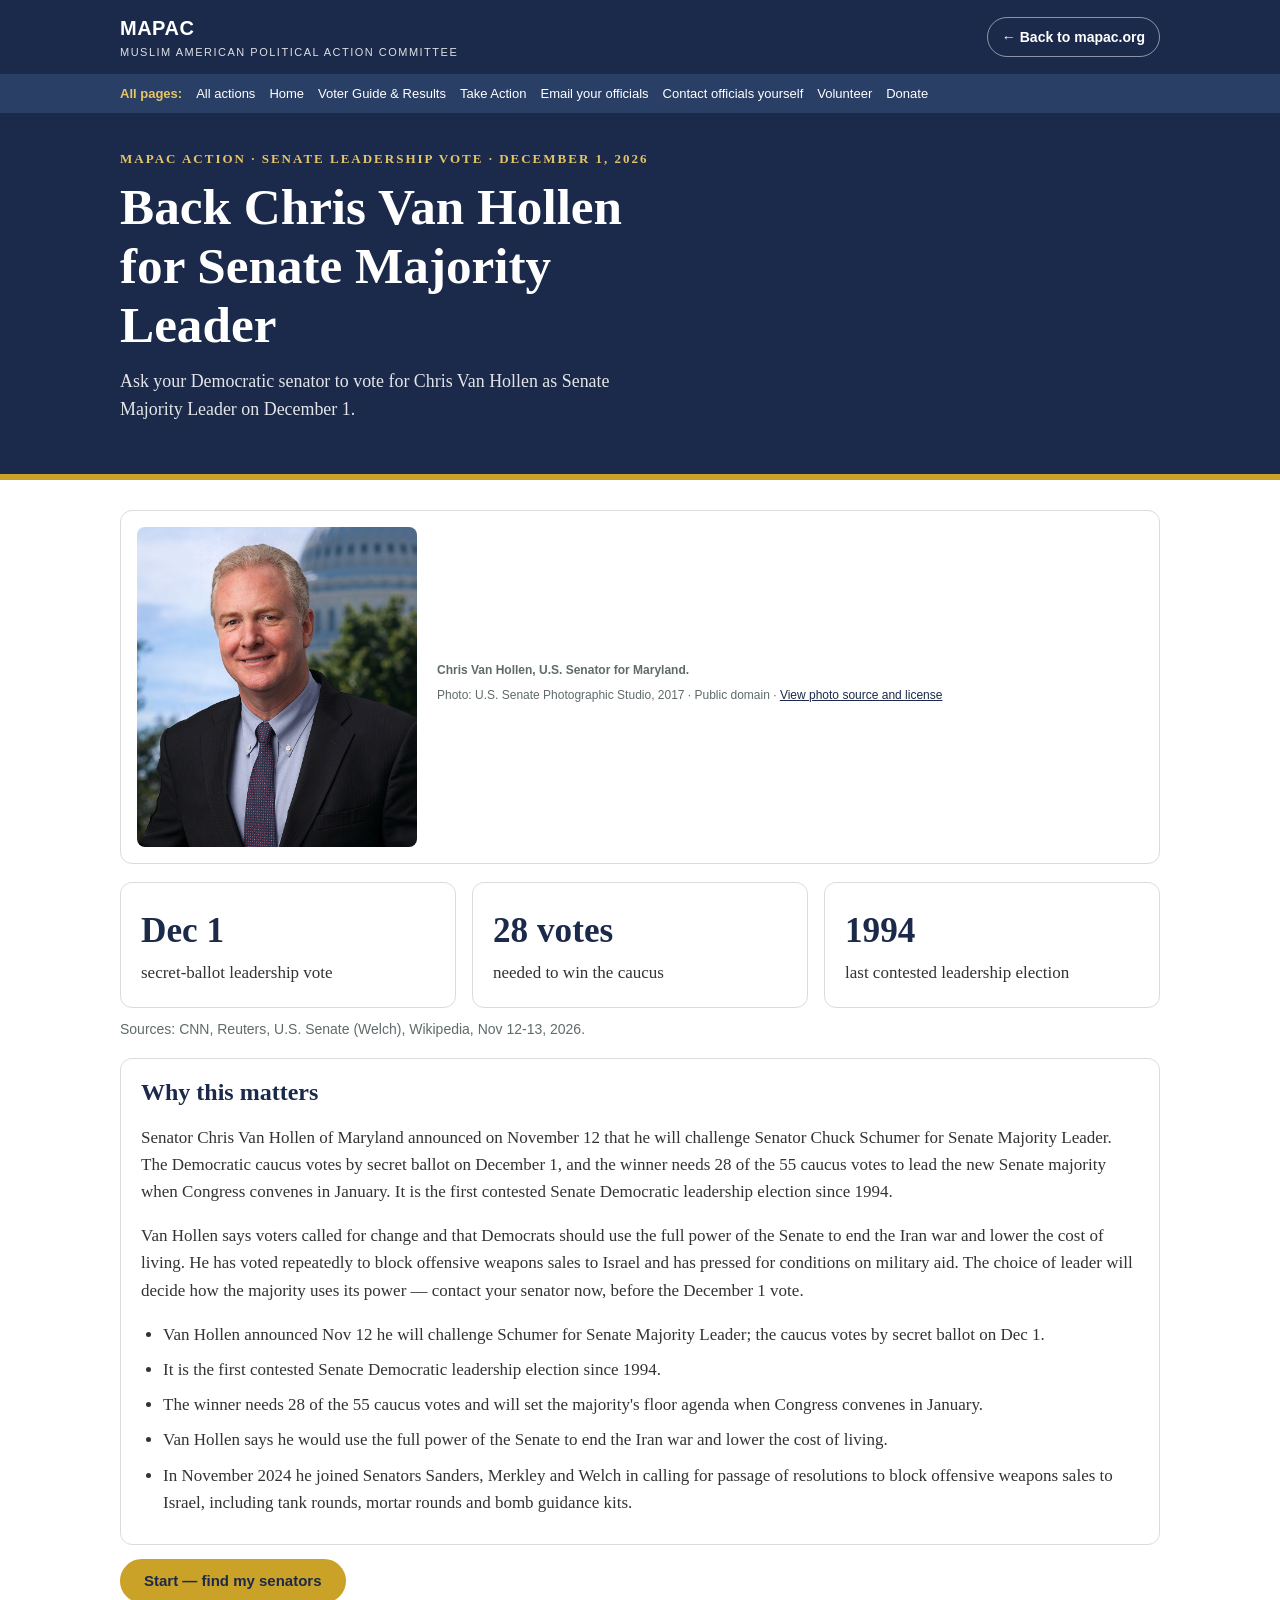
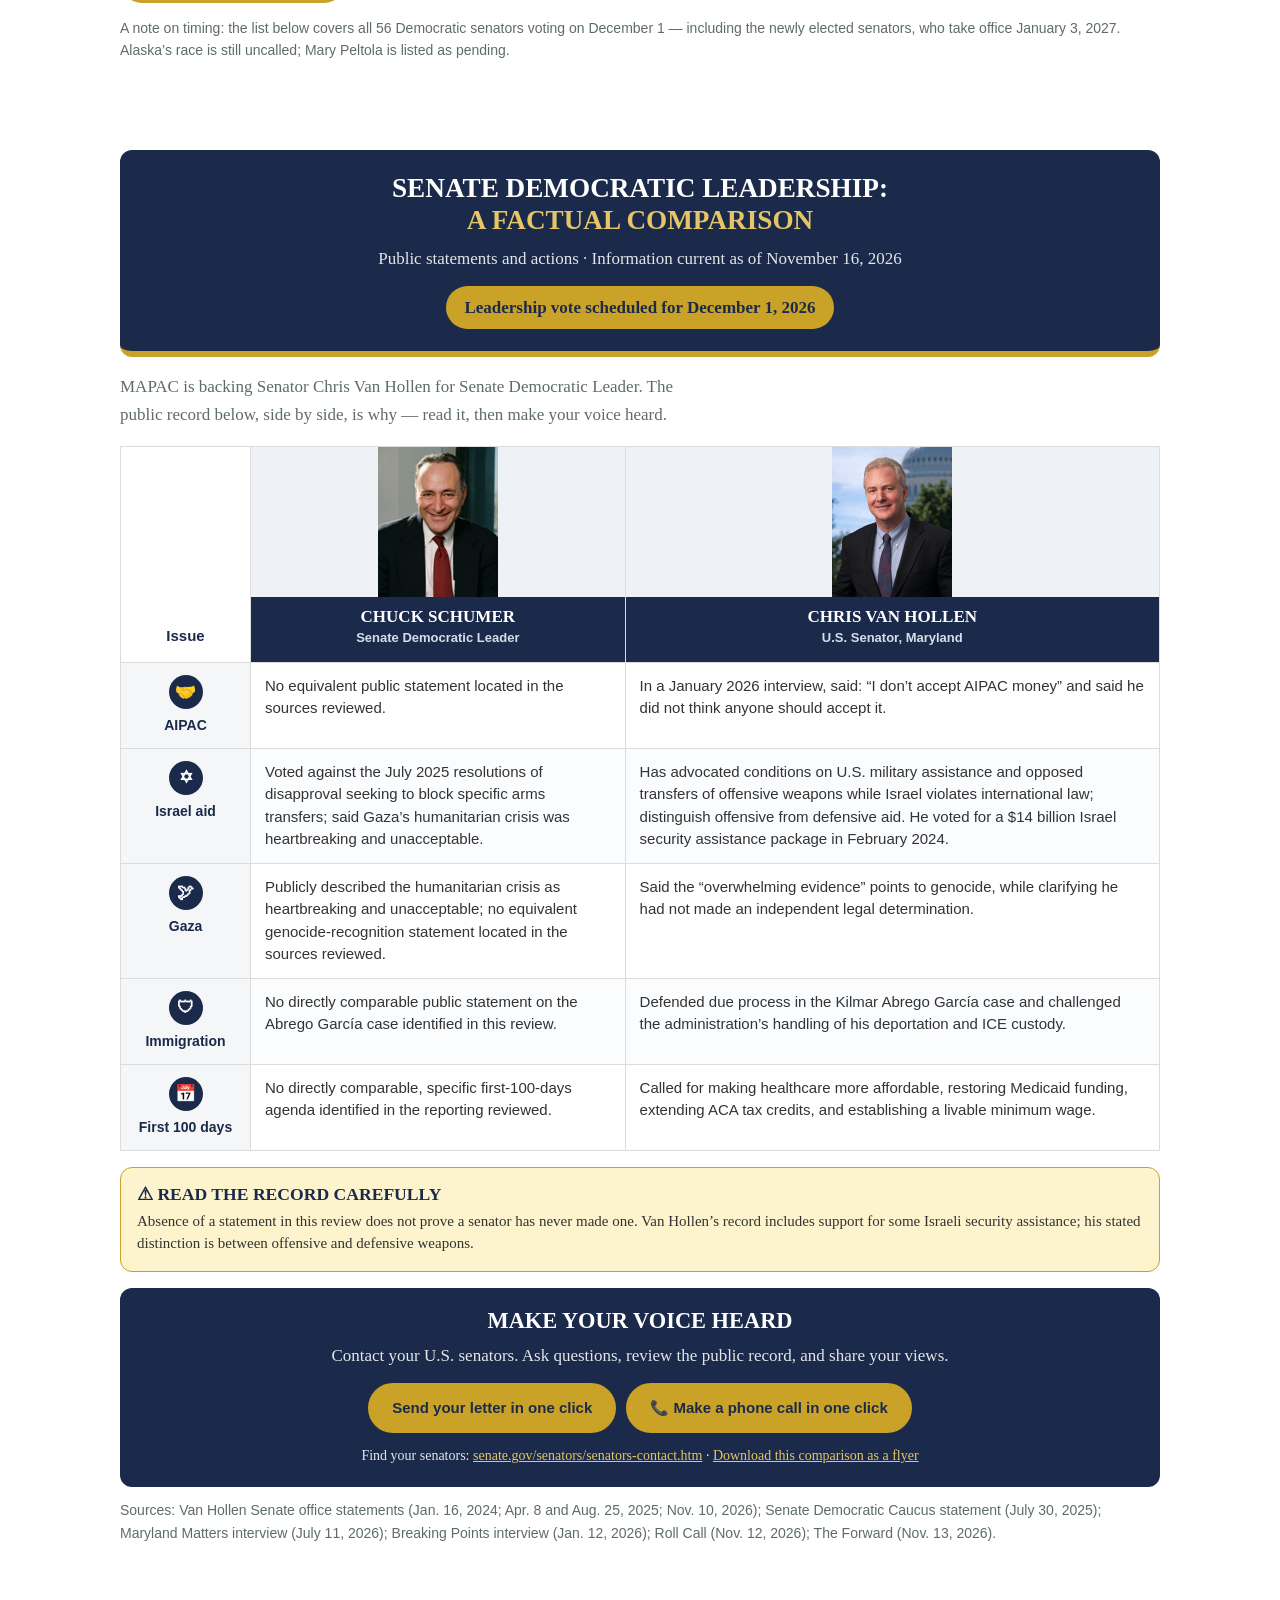
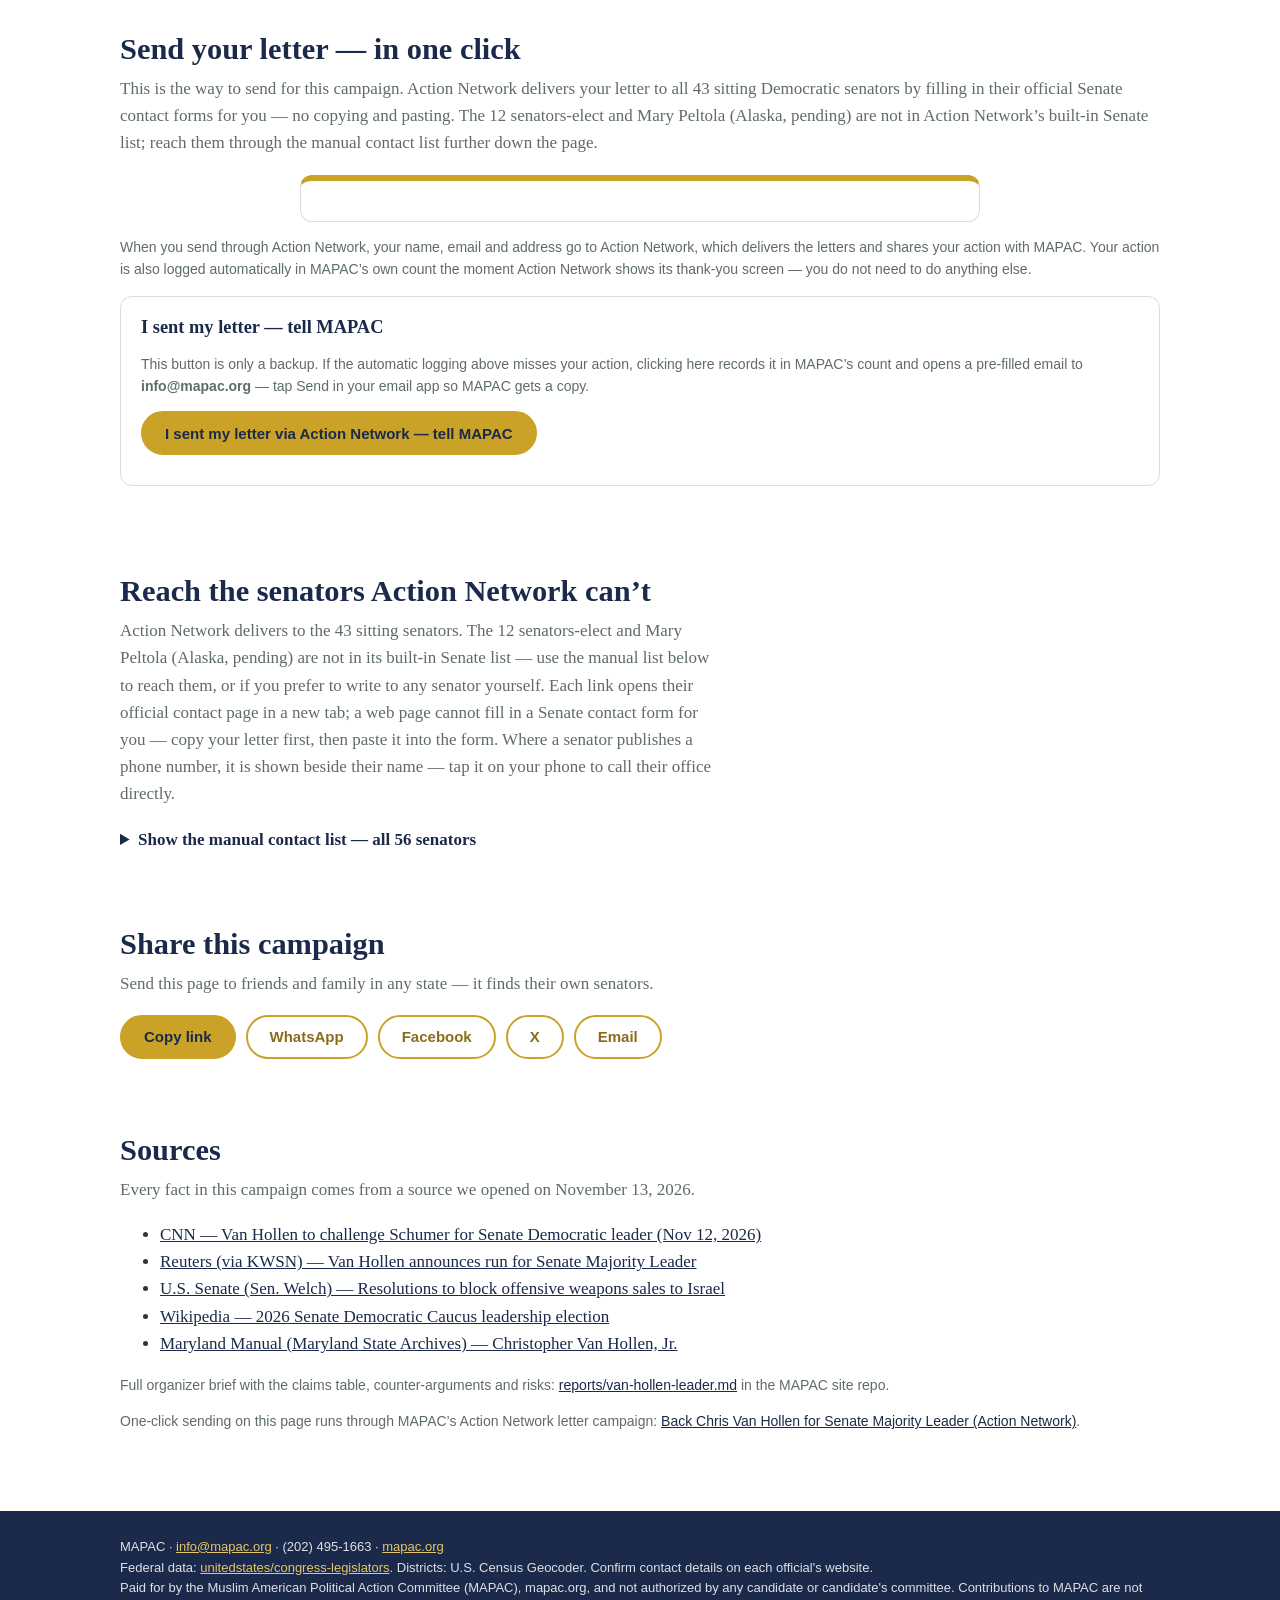
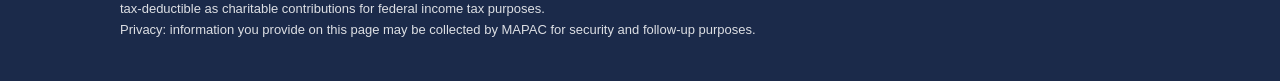
==== commit d36e7b2d: "Van Hollen page: Schumer official portrait (Biographical Directory of Congress) in the comparison ta" ====
--- a/action-van-hollen-leader.html
+++ b/action-van-hollen-leader.html
@@ -198,7 +198,7 @@
       <tr>
         <th class="cmp-issue-h" scope="col">Issue</th>
         <th scope="col">
-          <div class="cmp-photo"><span class="ph">CS</span></div>
+          <div class="cmp-photo"><img src="[data-uri]" alt="Official portrait of Senator Chuck Schumer" decoding="async"></div>
           <h3>CHUCK SCHUMER</h3>
           <p>Senate Democratic Leader</p>
         </th>
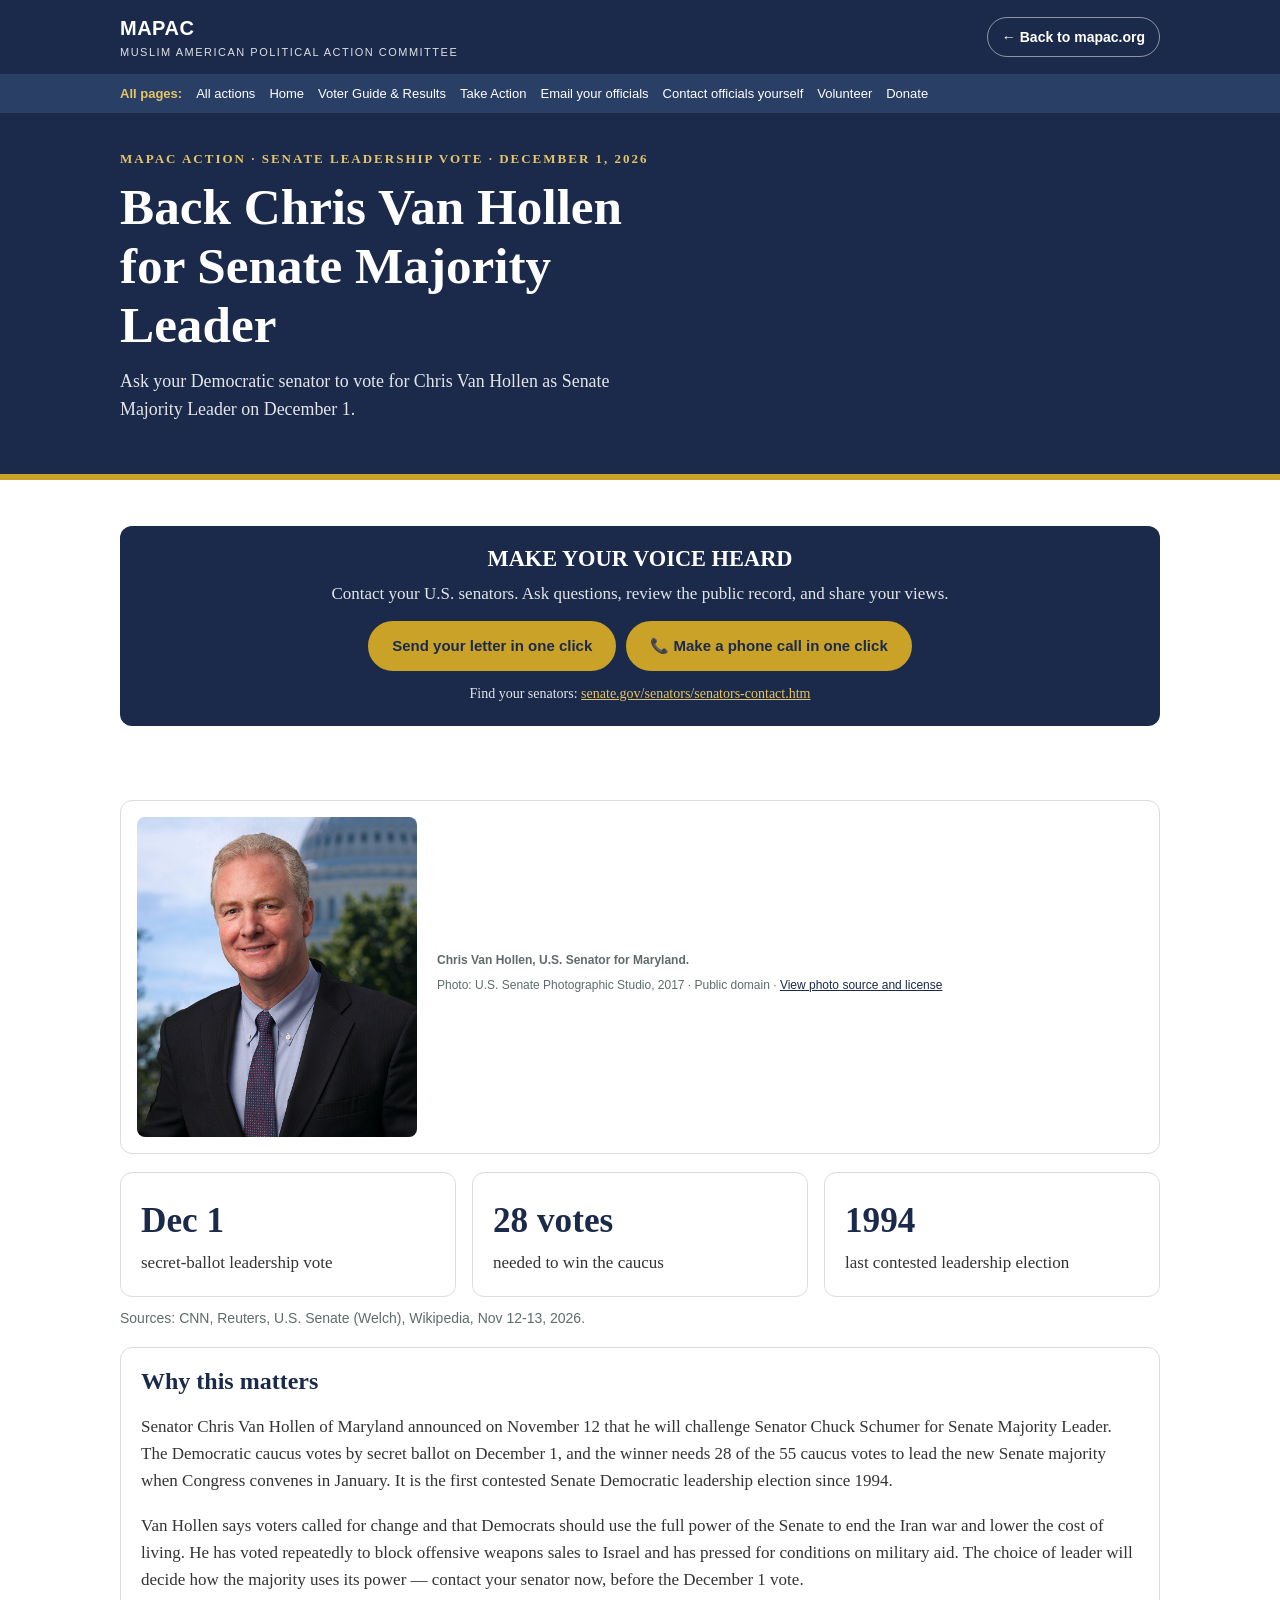
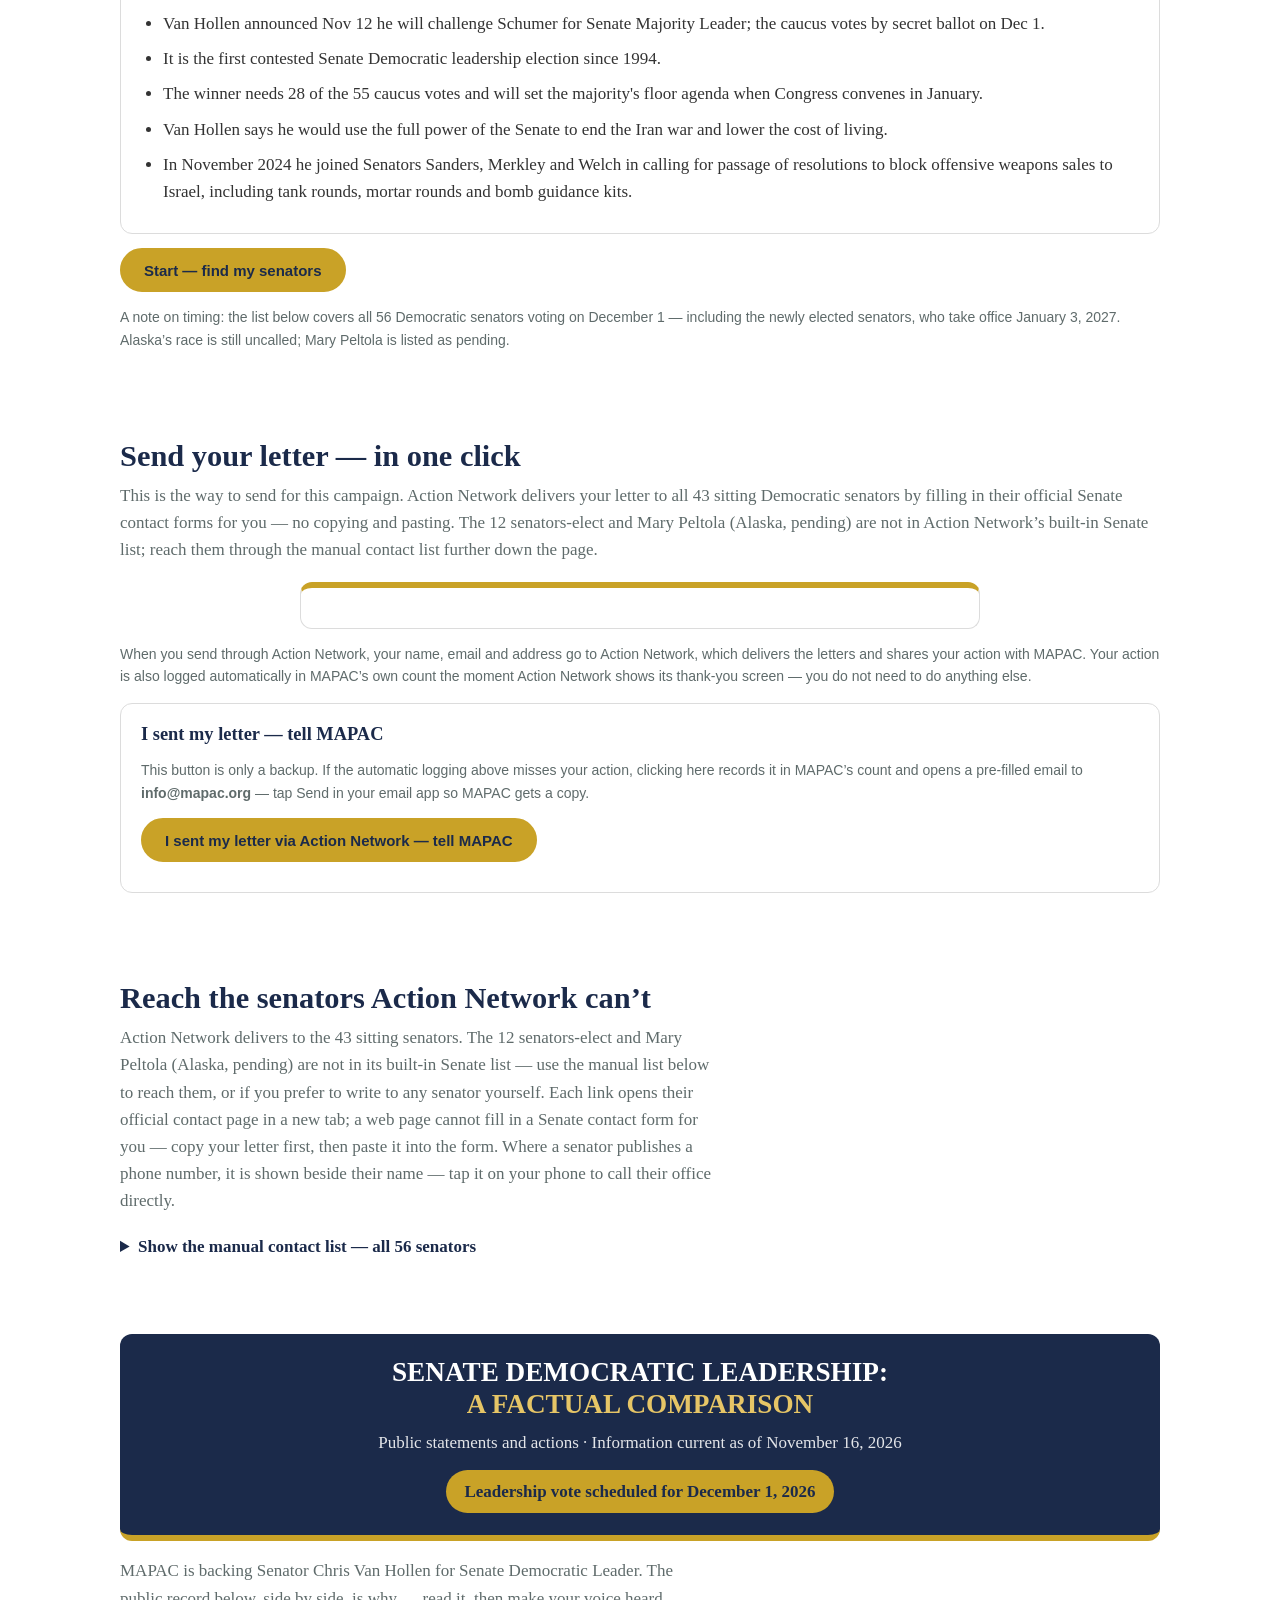
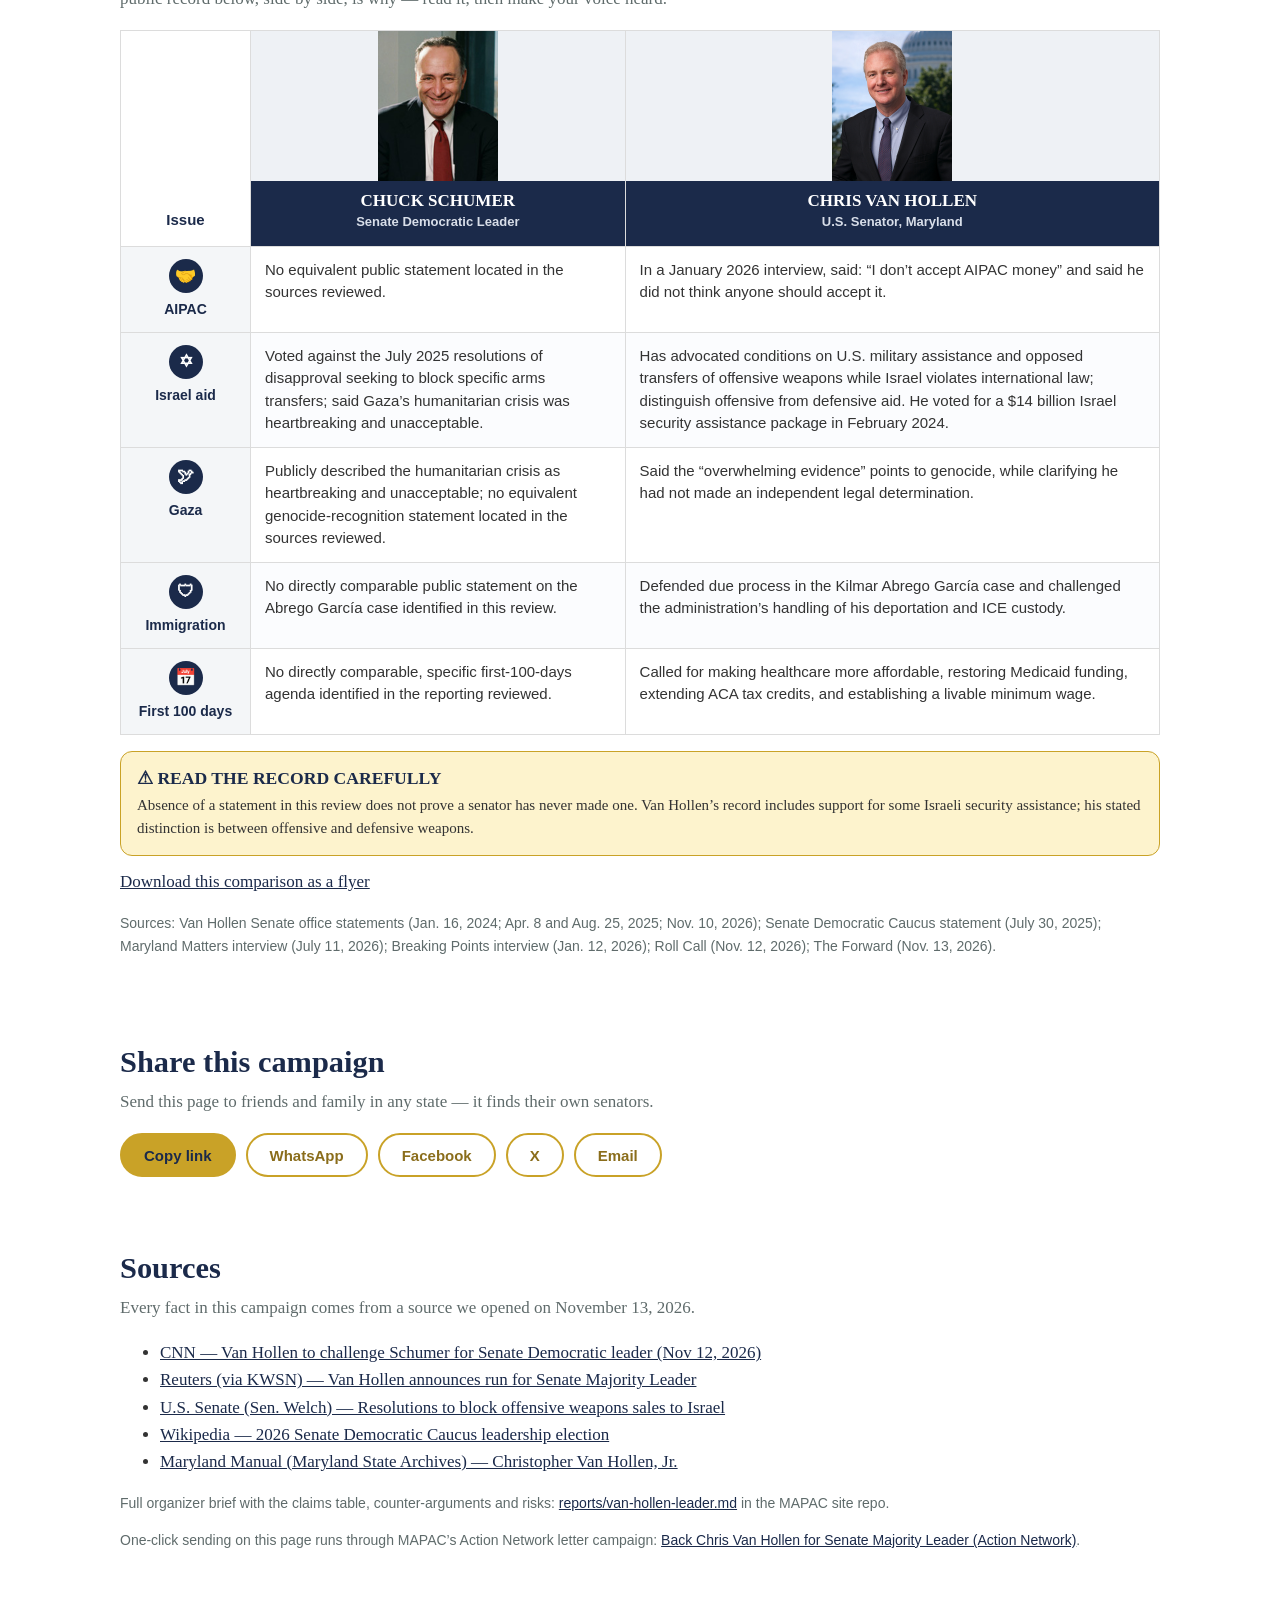
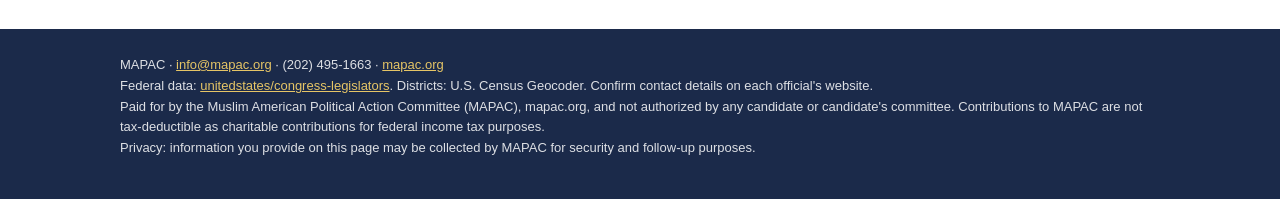
==== commit 074545df: "Van Hollen: Make your voice heard CTA moved to top of action page (animated) and to top of homepage;" ====
--- a/action-van-hollen-leader.html
+++ b/action-van-hollen-leader.html
@@ -102,6 +102,11 @@
 .cmp-caution h3{color:var(--navy);font-size:1.1rem;margin:0 0 6px}
 .cmp-caution p{margin:0;font-size:15px;line-height:1.5}
 .cmp-cta{background:var(--navy);color:#fff;border-radius:12px;padding:20px;margin-top:16px;text-align:center}
+@keyframes voiceGlow{0%,100%{box-shadow:0 0 0 0 rgba(201,162,39,.55)}50%{box-shadow:0 0 0 12px rgba(201,162,39,0)}}
+.voice-pulse{animation:voiceGlow 2.6s ease-in-out infinite}
+@keyframes voiceBtn{0%,100%{transform:scale(1)}50%{transform:scale(1.05)}}
+.voice-pulse .voice-btn{animation:voiceBtn 2.6s ease-in-out infinite}
+@media (prefers-reduced-motion:reduce){.voice-pulse,.voice-pulse .voice-btn{animation:none}}
 .cmp-scroll{overflow-x:auto;margin-top:16px}
 .cmp-table{width:100%;border-collapse:collapse;font-family:Arial,Helvetica,sans-serif;min-width:560px}
 .cmp-table th,.cmp-table td{border:1px solid var(--line);padding:12px 14px;text-align:left;vertical-align:top;font-size:15px;line-height:1.5}
@@ -166,6 +171,16 @@
 </div></header>
 
 <main class="wrap">
+  <!-- MAKE YOUR VOICE HEARD — first thing on the page -->
+  <section class="step" id="voiceSec">
+  <div class="cmp-cta voice-pulse">
+    <h3>MAKE YOUR VOICE HEARD</h3>
+    <p>Contact your U.S. senators. Ask questions, review the public record, and share your views.</p>
+    <div class="actions" style="justify-content:center;margin-top:14px"><a class="btn voice-btn" href="#anSec">Send your letter in one click</a><a class="btn voice-btn" href="#targetsSec" onclick="var d=document.querySelector('#targetsSec details');if(d)d.open=true;">&#128222; Make a phone call in one click</a></div>
+    <p style="margin:12px 0 0;font-size:14px">Find your senators: <a href="https://www.senate.gov/senators/senators-contact.htm" target="_blank" rel="noopener">senate.gov/senators/senators-contact.htm</a></p>
+  </div>
+</section>
+
 
 <!-- INTRO -->
 <section class="step" id="intro">
@@ -185,6 +200,146 @@
 </section>
 
 <!-- COMPARISON: Van Hollen vs Schumer (from the MAPAC flyer, Nov 16, 2026) -->
+
+
+<!-- ACTION NETWORK: the way to send for this campaign -->
+<section class="step" id="anSec">
+  <h2>Send your letter &mdash; in one click</h2>
+  <p class="lead">This is the way to send for this campaign. Action Network delivers your letter to all 43 sitting Democratic senators by filling in their official Senate contact forms for you &mdash; no copying and pasting. The 12 senators-elect and Mary Peltola (Alaska, pending) are not in Action Network&rsquo;s built-in Senate list; reach them through the manual contact list further down the page.</p>
+  <div class="an-wrap">
+    <link href='https://actionnetwork.org/css/style-embed-v3.css' rel='stylesheet' type='text/css' /><script src='https://actionnetwork.org/widgets/v6/letter/back-chris-van-hollen-for-senate-majority-leader?format=js&source=widget'></script><div id='can-letter-area-back-chris-van-hollen-for-senate-majority-leader' style='width: 100%'><!-- this div is the target for our HTML insertion --></div>
+    <style>
+    /* MAPAC overrides for the Action Network embed. This block must sit AFTER the AN stylesheet link above and use !important, because AN's own stylesheet uses !important throughout (incl. its red #cd3a18 button) and loads after this page's head styles. */
+    /* Guard against this page's own styles leaking into the embed: the page used to style its letter text with a bare .letter rule, and the widget's root div carries class "letter" too — its white-space:pre-wrap turned every newline in the widget's template into a visible line box and stretched the form to ~300px per field. The page rule is now scoped to #letterShow; this guard makes the embed immune regardless. */
+    #can-letter-area-back-chris-van-hollen-for-senate-majority-leader{white-space:normal !important;}
+    #can-letter-area-back-chris-van-hollen-for-senate-majority-leader #can_embed_form h2.line{display:none !important;}
+    #can-letter-area-back-chris-van-hollen-for-senate-majority-leader #can_embed_form_inner{padding:0 !important;margin:0 !important;}
+    #can-letter-area-back-chris-van-hollen-for-senate-majority-leader #can_embed_form h4.lined_after_title{text-align:center !important;font-size:13px !important;letter-spacing:2px !important;text-transform:uppercase !important;color:#5f6b6b !important;padding-bottom:12px !important;margin:0 0 16px !important;}
+    #can-letter-area-back-chris-van-hollen-for-senate-majority-leader #can_embed_form h4.lined_after_title::after{display:none !important;}
+    /* Single column: stop AN's 48%/48% float layout, which leaves the letter side empty on step 1 and parks the button far from the fields. */
+    #can-letter-area-back-chris-van-hollen-for-senate-majority-leader #can_embed_form.can_float #form_col1,
+    #can-letter-area-back-chris-van-hollen-for-senate-majority-leader #can_embed_form.can_float #form_col2,
+    #can-letter-area-back-chris-van-hollen-for-senate-majority-leader #can_embed_form.can_float #form_col3,
+    #can-letter-area-back-chris-van-hollen-for-senate-majority-leader #can_embed_form.can_float #form_col4{float:none !important;width:100% !important;}
+    #can-letter-area-back-chris-van-hollen-for-senate-majority-leader #can_embed_form.can_768 #can_main_col,
+    #can-letter-area-back-chris-van-hollen-for-senate-majority-leader #can_embed_form.can_768 #can_sidebar{float:none !important;width:100% !important;}
+    #can-letter-area-back-chris-van-hollen-for-senate-majority-leader #can_embed_form.can_768 #can_sidebar{border:none !important;padding:0 !important;}
+    /* Tight field rows: the embed was stretching each field to ~300px apart on this page (67px on AN's own page). Cap the row and its wrapper, and hide the empty static labels. */
+    #can-letter-area-back-chris-van-hollen-for-senate-majority-leader #can_embed_form #form_col1 li.core_field,
+    #can-letter-area-back-chris-van-hollen-for-senate-majority-leader #can_embed_form #form_col1 li.form_builder_output{height:auto !important;min-height:0 !important;margin:0 0 12px !important;padding:0 !important;}
+    #can-letter-area-back-chris-van-hollen-for-senate-majority-leader #can_embed_form #form_col1 .floatlabel-wrapper{height:48px !important;min-height:0 !important;margin:0 !important;padding:0 !important;}
+    #can-letter-area-back-chris-van-hollen-for-senate-majority-leader #can_embed_form label.control-label{display:none !important;}
+    #can-letter-area-back-chris-van-hollen-for-senate-majority-leader #can_embed_form input[type=text],
+    #can-letter-area-back-chris-van-hollen-for-senate-majority-leader #can_embed_form input[type=email]{height:44px !important;line-height:44px !important;padding:0 12px !important;margin:0 !important;font-size:16px !important;}
+    #can-letter-area-back-chris-van-hollen-for-senate-majority-leader #can_embed_form .international_link-wrap{margin:0 0 12px !important;}
+    #can-letter-area-back-chris-van-hollen-for-senate-majority-leader #can_embed_form .international_link{white-space:nowrap !important;}
+    /* Navy/gold submit button instead of Action Network red. */
+    #can-letter-area-back-chris-van-hollen-for-senate-majority-leader #can_embed_form .can_button,
+    #can-letter-area-back-chris-van-hollen-for-senate-majority-leader #can_embed_form input[type=submit]{background-color:#c9a227 !important;color:#1b2a4a !important;border:2px solid #c9a227 !important;border-radius:999px !important;font-weight:700 !important;font-size:15px !important;letter-spacing:0 !important;text-transform:none !important;padding:11px 22px !important;width:100% !important;}
+    #can-letter-area-back-chris-van-hollen-for-senate-majority-leader #can_embed_form .can_button:hover,
+    #can-letter-area-back-chris-van-hollen-for-senate-majority-leader #can_embed_form input[type=submit]:hover{background-color:#a8851f !important;border-color:#a8851f !important;color:#fff !important;}
+    /* Opt-in checkbox alignment. */
+    #can-letter-area-back-chris-van-hollen-for-senate-majority-leader #can_embed_form #d_sharing{margin:14px 0 0 !important;}
+    #can-letter-area-back-chris-van-hollen-for-senate-majority-leader #can_embed_form #d_sharing label{display:flex !important;align-items:flex-start !important;gap:8px !important;font-weight:400 !important;font-size:15px !important;line-height:1.5 !important;padding-left:0 !important;}
+    #can-letter-area-back-chris-van-hollen-for-senate-majority-leader #can_embed_form #d_sharing input[type=checkbox]{position:static !important;width:20px !important;height:20px !important;flex:none !important;margin:2px 0 0 !important;}
+    /* Attribution spacing. */
+    #can-letter-area-back-chris-van-hollen-for-senate-majority-leader #can_embed_form #action_info{margin:18px 0 0 !important;}
+    #can-letter-area-back-chris-van-hollen-for-senate-majority-leader #can_embed_form #logo_wrap{margin:10px 0 0 !important;}
+    </style>
+  </div>
+  <p class="note">When you send through Action Network, your name, email and address go to Action Network, which delivers the letters and shares your action with MAPAC. Your action is also logged automatically in MAPAC&rsquo;s own count the moment Action Network shows its thank-you screen &mdash; you do not need to do anything else.</p>
+  <div class="panel" style="margin-top:16px">
+    <h3 style="font-size:1.15rem;margin-bottom:6px">I sent my letter &mdash; tell MAPAC</h3>
+    <p class="note">This button is only a backup. If the automatic logging above misses your action, clicking here records it in MAPAC&rsquo;s count and opens a pre-filled email to <strong>info@mapac.org</strong> &mdash; tap Send in your email app so MAPAC gets a copy.</p>
+    <div class="actions"><button id="anDoneBtn">I sent my letter via Action Network — tell MAPAC</button></div>
+    <p class="status" id="anStatus" role="status"></p>
+  </div>
+</section>
+
+<!-- TARGETS: manual list — for the 13 senators Action Network can't reach -->
+<section class="step" id="targetsSec">
+  <h2>Reach the senators Action Network can&rsquo;t</h2>
+  <p class="lead">Action Network delivers to the 43 sitting senators. The 12 senators-elect and Mary Peltola (Alaska, pending) are not in its built-in Senate list &mdash; use the manual list below to reach them, or if you prefer to write to any senator yourself. Each link opens their official contact page in a new tab; a web page cannot fill in a Senate contact form for you &mdash; copy your letter first, then paste it into the form. Where a senator publishes a phone number, it is shown beside their name &mdash; tap it on your phone to call their office directly.</p>
+  <details>
+    <summary style="cursor:pointer;font-weight:700;color:var(--navy)">Show the manual contact list &mdash; all 56 senators</summary>
+    <div class="targets" id="targetList" style="margin-top:12px"></div>
+    <p class="note">Status: <span class="badge">Sitting</span> in office now &middot; <span class="badge elect">Senator-elect</span> takes office January 3, 2027 &middot; <span class="badge pending">Pending</span> Alaska&rsquo;s race is still uncalled. &ldquo;Senate contact form&rdquo; is the senator&rsquo;s official senate.gov form; &ldquo;campaign&rdquo; is the senator-elect&rsquo;s campaign site (no Senate office yet); &ldquo;current office&rdquo; is the office they hold today.</p>
+  </details>
+</section>
+
+<!-- STEP 1: address -->
+<section class="step" id="a1" hidden>
+  <h2>Your details</h2>
+  <p class="lead">Enter your home address and we will find your Democratic senator(s).</p>
+  <form id="addrForm" class="panel">
+    <div class="row">
+      <div class="field"><label for="sFirst">First name</label><input id="sFirst" autocomplete="given-name" required></div>
+      <div class="field"><label for="sLast">Last name</label><input id="sLast" autocomplete="family-name" required></div>
+      <div class="field"><label for="sMiddle">Middle initial</label><input id="sMiddle" autocomplete="additional-name" maxlength="1"></div>
+    </div>
+    <div class="row">
+      <div class="field"><label for="sEmail">Your email</label><input id="sEmail" type="email" autocomplete="email" required></div>
+      <div class="field"><label for="sPhone">Phone (optional)</label><input id="sPhone" type="tel" autocomplete="tel"></div>
+    </div>
+    <div class="row">
+      <div class="field"><label for="sStreet">Street address</label><input id="sStreet" autocomplete="address-line1" required></div>
+      <div class="field"><label for="sZip">ZIP code</label><input id="sZip" autocomplete="postal-code" inputmode="numeric" pattern="[0-9]{5}" maxlength="5" placeholder="5-digit ZIP" required></div>
+    </div>
+    <div class="row">
+      <div class="field"><label for="sCity">City</label><input id="sCity" autocomplete="address-level2" required readonly></div>
+      <div class="field"><label for="sState">State</label><input id="sState" autocomplete="address-level1" required readonly></div>
+    </div>
+    <p class="note" id="zipStatus" role="status" aria-live="polite"></p>
+    <label class="chk"><input type="checkbox" id="incAddr" checked> Include my street address in the signature</label>
+    <div class="actions"><button id="findBtn" type="submit">Find my senators</button><button type="button" class="ghost" data-go="intro">Back</button></div>
+    <p class="status" id="a1status" role="status"></p>
+    <p class="note">Privacy: information you provide on this page may be collected by MAPAC for security and follow-up purposes.</p>
+    <div class="panel" id="messagePreview" hidden>
+      <h2 style="font-size:1.5rem;margin-bottom:10px">Your campaign message</h2>
+      <p class="note">This is the message your senators will receive. You can edit it before sending.</p>
+      <p style="font-weight:700;margin:0 0 8px" id="letterSubject"></p>
+      <p class="note" id="previewTo" style="margin:0 0 8px"></p>
+      <div class="letter" id="letterShow"></div>
+    </div>
+  </form>
+  <p class="note">Your address is used only to find your districts and is never stored by this page.</p>
+</section>
+
+<!-- STEP 2: officials -->
+<section class="step" id="a2" hidden>
+  <h2>Your senators</h2>
+  <p class="lead">These are the senators this letter goes to. Uncheck anyone you do not want to contact.</p>
+  <div id="offList"></div>
+  <p class="status err" id="a2err" role="alert"></p>
+  <div class="nav"><button id="a2next">Next: review the letter</button><button class="ghost" data-go="a1">Back</button></div>
+</section>
+
+<!-- STEP 3: draft -->
+<section class="step" id="a3" hidden>
+  <h2>Review your letter</h2>
+  <p class="lead">Your name and city are filled in. Edit the letter if you like, then continue.</p>
+  <div class="field"><label for="aSubject">Email subject</label><input id="aSubject"></div>
+  <div id="draftList"></div>
+  <div class="nav"><button id="a3next">Next: send</button><button class="ghost" data-go="a2">Back</button></div>
+</section>
+
+<!-- STEP 4: send -->
+<section class="step" id="a4" hidden>
+  <h2>Send it</h2>
+  <p class="lead">Sending uses your own email app. Members of Congress publish contact forms, not email addresses — for them, one click copies your message and opens their form; paste it in and press Send there. A web page cannot fill in another site's form for you. Prefer to call? Each senator below with a published number has a Call button — tap it to dial their office from your phone.</p>
+  <label class="chk"><input type="checkbox" id="consent" checked> Send a copy to MAPAC (info@mapac.org)</label>
+  <div id="sendList" style="margin-top:14px"></div>
+  <p class="status" id="thanks" hidden>Thank you. If you sent the copy to MAPAC, it helps us know this campaign is reaching senators.</p>
+  <div class="panel" id="donePanel" style="margin-top:16px">
+    <h3 style="font-size:1.15rem;margin-bottom:6px">I sent my letter — tell MAPAC</h3>
+    <p class="note">Clicking below does two things: it records your action in MAPAC&rsquo;s count, and it opens a pre-filled email to <strong>info@mapac.org</strong> naming the senator(s) you contacted and including your letter. This opens your email app — tap Send so MAPAC gets a copy. The page itself cannot send email on its own.</p>
+    <div class="actions"><button id="doneBtn">I sent my letter — tell MAPAC</button></div>
+    <p class="status" id="doneStatus" role="status"></p>
+  </div>
+  <div class="nav"><button class="ghost" data-go="intro">Back to the campaign</button></div>
+</section>
+
+<!-- SHARE -->
 <section class="step" id="compareSec">
   <div class="compare-banner">
     <h2>SENATE DEMOCRATIC LEADERSHIP:<br><span class="gold">A FACTUAL COMPARISON</span></h2>
@@ -242,153 +397,10 @@
     <h3>&#9888; READ THE RECORD CAREFULLY</h3>
     <p>Absence of a statement in this review does not prove a senator has never made one. Van Hollen&rsquo;s record includes support for some Israeli security assistance; his stated distinction is between offensive and defensive weapons.</p>
   </div>
-  <div class="cmp-cta">
-    <h3>MAKE YOUR VOICE HEARD</h3>
-    <p>Contact your U.S. senators. Ask questions, review the public record, and share your views.</p>
-    <div class="actions" style="justify-content:center;margin-top:14px"><a class="btn" href="#anSec">Send your letter in one click</a><a class="btn" href="#targetsSec" onclick="var d=document.querySelector('#targetsSec details');if(d)d.open=true;">&#128222; Make a phone call in one click</a></div>
-    <p style="margin:12px 0 0;font-size:14px">Find your senators: <a href="https://www.senate.gov/senators/senators-contact.htm" target="_blank" rel="noopener">senate.gov/senators/senators-contact.htm</a> &middot; <a href="[data-uri]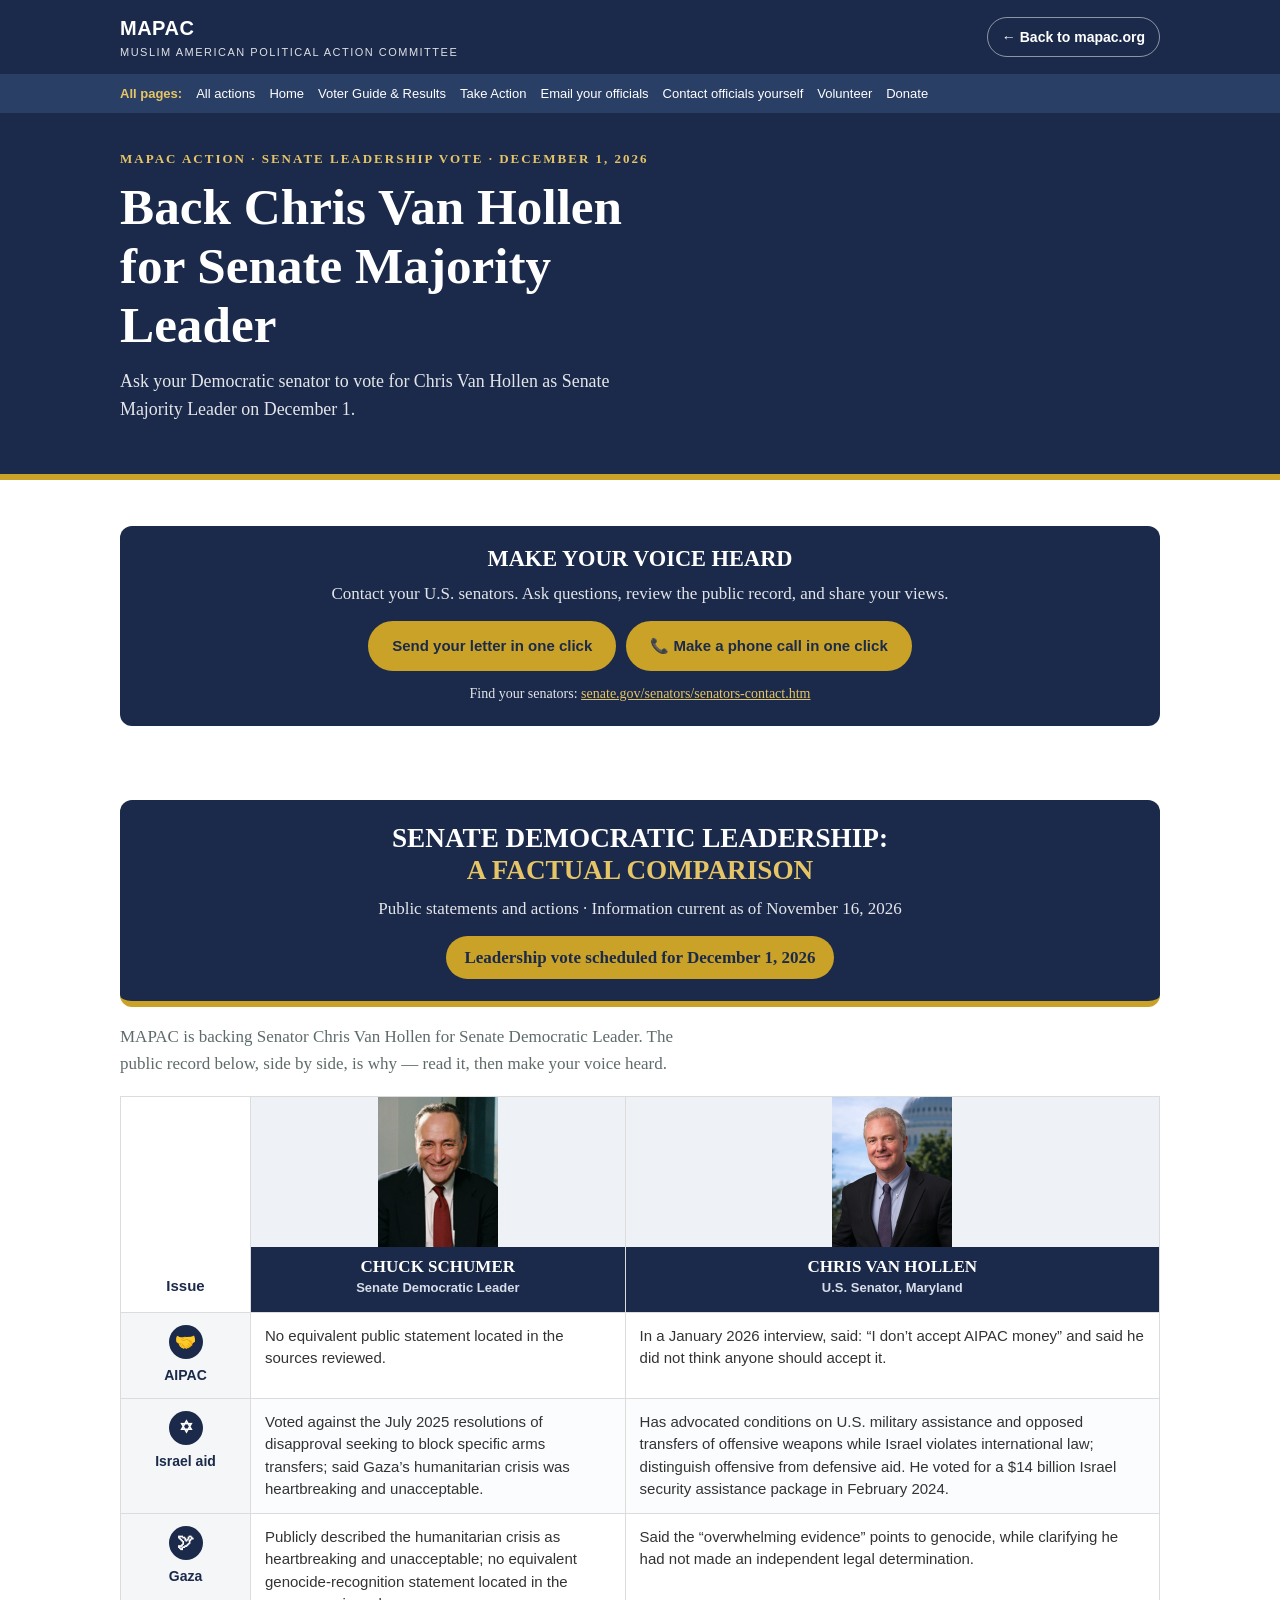
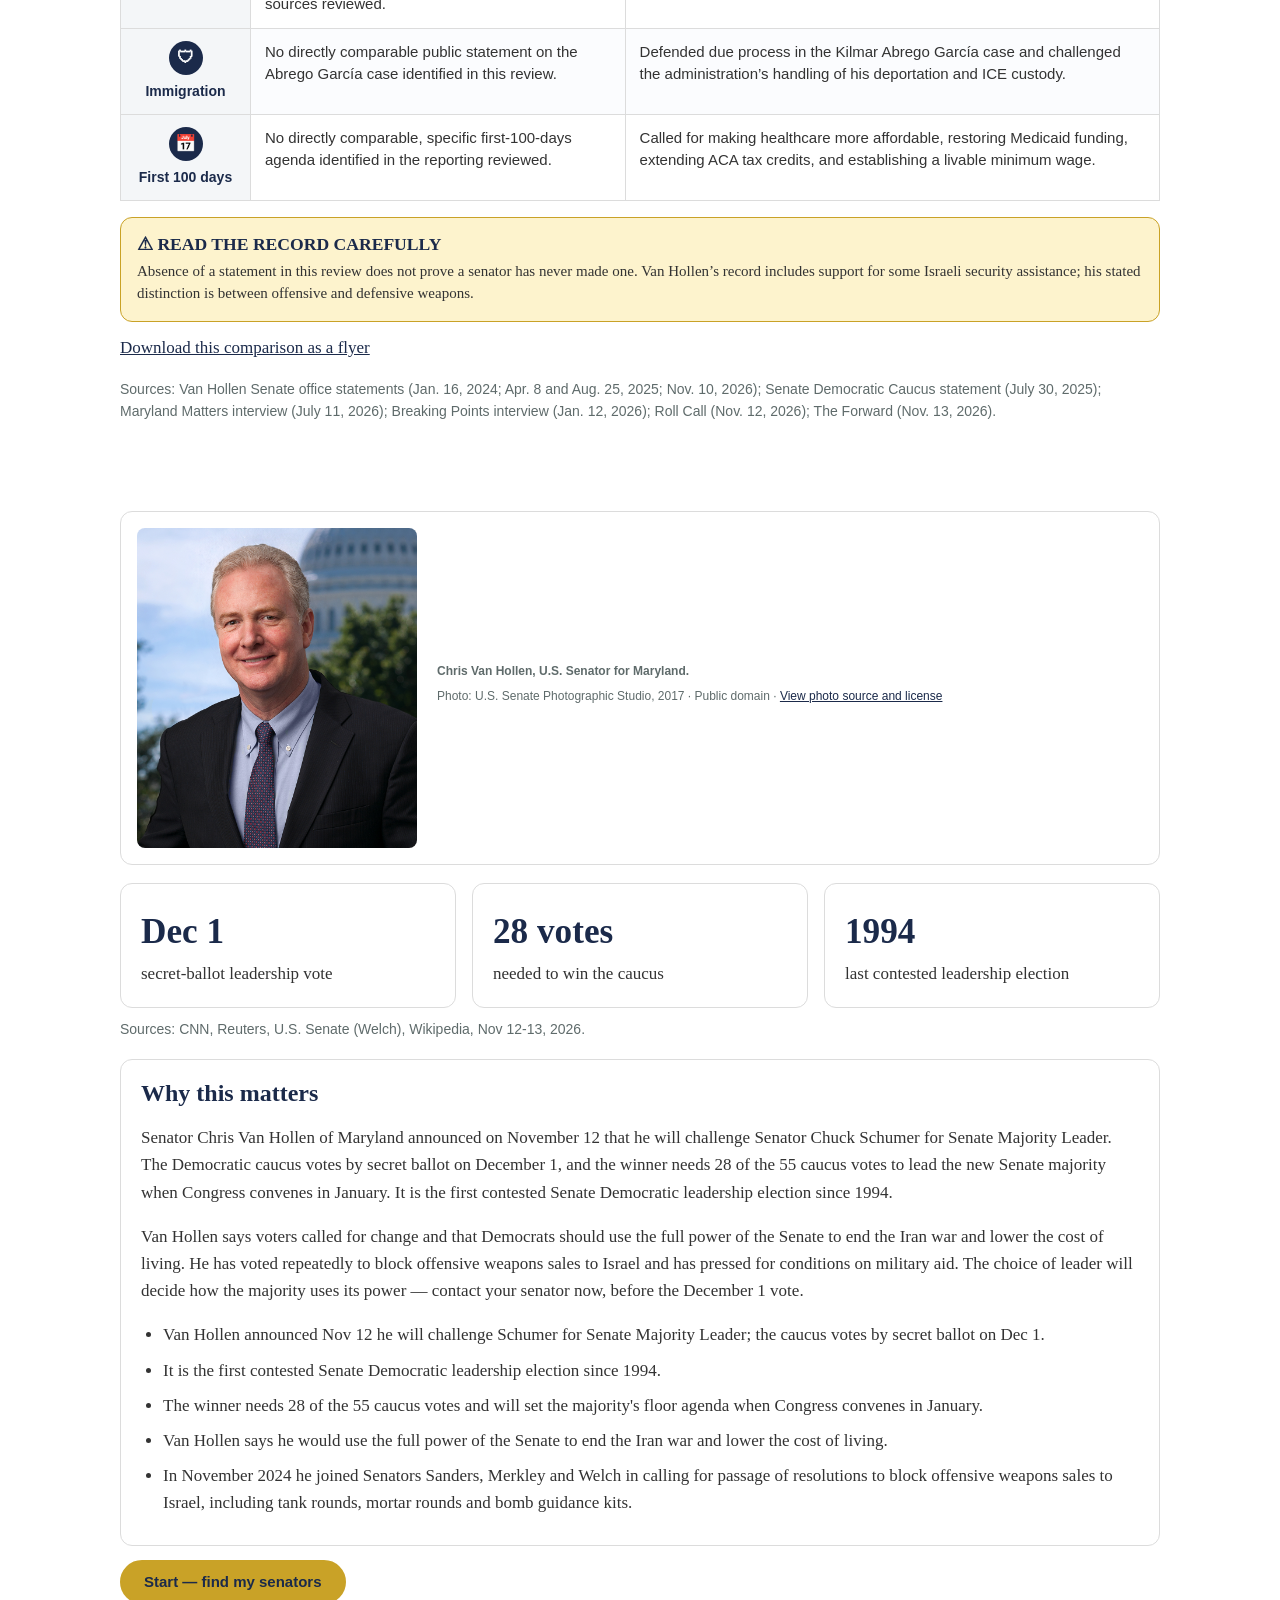
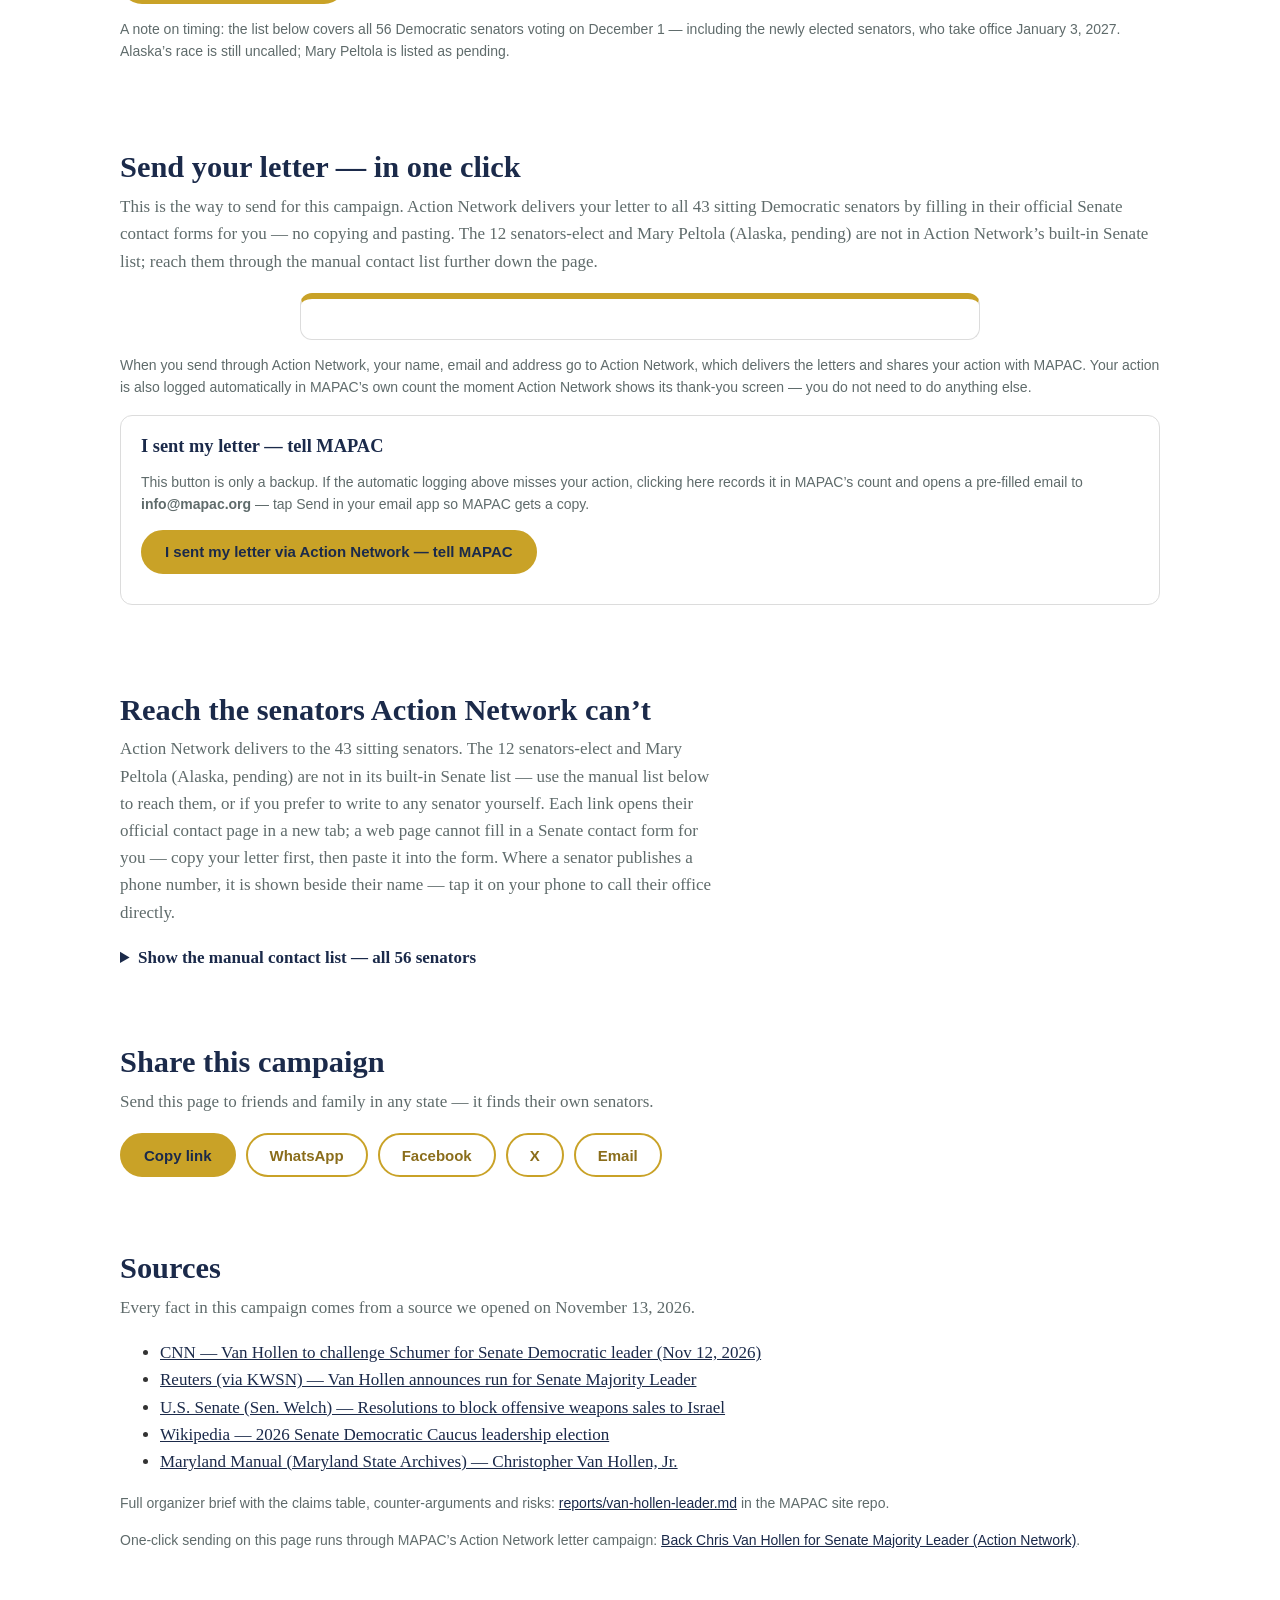
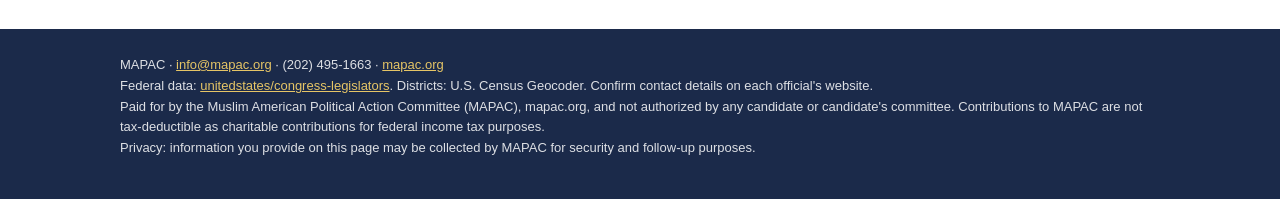
==== commit 6a64da8e: "Consistent Van Hollen spotlight: comparison table moved to top of action page (after the CTA); CTA +" ====
--- a/action-van-hollen-leader.html
+++ b/action-van-hollen-leader.html
@@ -102,10 +102,10 @@
 .cmp-caution h3{color:var(--navy);font-size:1.1rem;margin:0 0 6px}
 .cmp-caution p{margin:0;font-size:15px;line-height:1.5}
 .cmp-cta{background:var(--navy);color:#fff;border-radius:12px;padding:20px;margin-top:16px;text-align:center}
-@keyframes voiceGlow{0%,100%{box-shadow:0 0 0 0 rgba(201,162,39,.55)}50%{box-shadow:0 0 0 12px rgba(201,162,39,0)}}
-.voice-pulse{animation:voiceGlow 2.6s ease-in-out infinite}
-@keyframes voiceBtn{0%,100%{transform:scale(1)}50%{transform:scale(1.05)}}
-.voice-pulse .voice-btn{animation:voiceBtn 2.6s ease-in-out infinite}
+@keyframes voiceGlow{0%{box-shadow:0 0 0 3px rgba(201,162,39,.9),0 0 18px rgba(201,162,39,.5)}70%{box-shadow:0 0 0 14px rgba(201,162,39,0),0 0 18px rgba(201,162,39,0)}100%{box-shadow:0 0 0 14px rgba(201,162,39,0),0 0 18px rgba(201,162,39,0)}}
+.voice-pulse{animation:voiceGlow 2.2s ease-out infinite}
+@keyframes voiceBtn{0%,100%{transform:scale(1)}50%{transform:scale(1.07)}}
+.voice-pulse .voice-btn{animation:voiceBtn 2.2s ease-in-out infinite}
 @media (prefers-reduced-motion:reduce){.voice-pulse,.voice-pulse .voice-btn{animation:none}}
 .cmp-scroll{overflow-x:auto;margin-top:16px}
 .cmp-table{width:100%;border-collapse:collapse;font-family:Arial,Helvetica,sans-serif;min-width:560px}
@@ -180,166 +180,6 @@
     <p style="margin:12px 0 0;font-size:14px">Find your senators: <a href="https://www.senate.gov/senators/senators-contact.htm" target="_blank" rel="noopener">senate.gov/senators/senators-contact.htm</a></p>
   </div>
 </section>
-
-
-<!-- INTRO -->
-<section class="step" id="intro">
-  <figure class="campaign-portrait">
-    <img src="images/chris-van-hollen.jpg" alt="Official portrait of Senator Chris Van Hollen" decoding="async">
-    <figcaption><strong>Chris Van Hollen, U.S. Senator for Maryland.</strong><p>Photo: U.S. Senate Photographic Studio, 2017 · Public domain · <a href="https://commons.wikimedia.org/wiki/File:Chris_Van_Hollen_official_portrait_115th_Congress.jpg" target="_blank" rel="noopener">View photo source and license</a></p></figcaption>
-  </figure>
-  <div class="big" id="statRow"></div>
-  <p class="note" id="srcLine" style="margin-top:10px"></p>
-  <div class="panel" style="margin-top:18px">
-    <h2 style="font-size:1.5rem;margin-bottom:10px">Why this matters</h2>
-    <div id="details"></div>
-    <ul class="keypts" id="keypts" style="margin-top:14px"></ul>
-  </div>
-  <div class="actions"><button id="startBtn">Start &mdash; find my senators</button></div>
-  <p class="note" style="margin-top:14px">A note on timing: the list below covers all 56 Democratic senators voting on December 1 — including the newly elected senators, who take office January 3, 2027. Alaska&rsquo;s race is still uncalled; Mary Peltola is listed as pending.</p>
-</section>
-
-<!-- COMPARISON: Van Hollen vs Schumer (from the MAPAC flyer, Nov 16, 2026) -->
-
-
-<!-- ACTION NETWORK: the way to send for this campaign -->
-<section class="step" id="anSec">
-  <h2>Send your letter &mdash; in one click</h2>
-  <p class="lead">This is the way to send for this campaign. Action Network delivers your letter to all 43 sitting Democratic senators by filling in their official Senate contact forms for you &mdash; no copying and pasting. The 12 senators-elect and Mary Peltola (Alaska, pending) are not in Action Network&rsquo;s built-in Senate list; reach them through the manual contact list further down the page.</p>
-  <div class="an-wrap">
-    <link href='https://actionnetwork.org/css/style-embed-v3.css' rel='stylesheet' type='text/css' /><script src='https://actionnetwork.org/widgets/v6/letter/back-chris-van-hollen-for-senate-majority-leader?format=js&source=widget'></script><div id='can-letter-area-back-chris-van-hollen-for-senate-majority-leader' style='width: 100%'><!-- this div is the target for our HTML insertion --></div>
-    <style>
-    /* MAPAC overrides for the Action Network embed. This block must sit AFTER the AN stylesheet link above and use !important, because AN's own stylesheet uses !important throughout (incl. its red #cd3a18 button) and loads after this page's head styles. */
-    /* Guard against this page's own styles leaking into the embed: the page used to style its letter text with a bare .letter rule, and the widget's root div carries class "letter" too — its white-space:pre-wrap turned every newline in the widget's template into a visible line box and stretched the form to ~300px per field. The page rule is now scoped to #letterShow; this guard makes the embed immune regardless. */
-    #can-letter-area-back-chris-van-hollen-for-senate-majority-leader{white-space:normal !important;}
-    #can-letter-area-back-chris-van-hollen-for-senate-majority-leader #can_embed_form h2.line{display:none !important;}
-    #can-letter-area-back-chris-van-hollen-for-senate-majority-leader #can_embed_form_inner{padding:0 !important;margin:0 !important;}
-    #can-letter-area-back-chris-van-hollen-for-senate-majority-leader #can_embed_form h4.lined_after_title{text-align:center !important;font-size:13px !important;letter-spacing:2px !important;text-transform:uppercase !important;color:#5f6b6b !important;padding-bottom:12px !important;margin:0 0 16px !important;}
-    #can-letter-area-back-chris-van-hollen-for-senate-majority-leader #can_embed_form h4.lined_after_title::after{display:none !important;}
-    /* Single column: stop AN's 48%/48% float layout, which leaves the letter side empty on step 1 and parks the button far from the fields. */
-    #can-letter-area-back-chris-van-hollen-for-senate-majority-leader #can_embed_form.can_float #form_col1,
-    #can-letter-area-back-chris-van-hollen-for-senate-majority-leader #can_embed_form.can_float #form_col2,
-    #can-letter-area-back-chris-van-hollen-for-senate-majority-leader #can_embed_form.can_float #form_col3,
-    #can-letter-area-back-chris-van-hollen-for-senate-majority-leader #can_embed_form.can_float #form_col4{float:none !important;width:100% !important;}
-    #can-letter-area-back-chris-van-hollen-for-senate-majority-leader #can_embed_form.can_768 #can_main_col,
-    #can-letter-area-back-chris-van-hollen-for-senate-majority-leader #can_embed_form.can_768 #can_sidebar{float:none !important;width:100% !important;}
-    #can-letter-area-back-chris-van-hollen-for-senate-majority-leader #can_embed_form.can_768 #can_sidebar{border:none !important;padding:0 !important;}
-    /* Tight field rows: the embed was stretching each field to ~300px apart on this page (67px on AN's own page). Cap the row and its wrapper, and hide the empty static labels. */
-    #can-letter-area-back-chris-van-hollen-for-senate-majority-leader #can_embed_form #form_col1 li.core_field,
-    #can-letter-area-back-chris-van-hollen-for-senate-majority-leader #can_embed_form #form_col1 li.form_builder_output{height:auto !important;min-height:0 !important;margin:0 0 12px !important;padding:0 !important;}
-    #can-letter-area-back-chris-van-hollen-for-senate-majority-leader #can_embed_form #form_col1 .floatlabel-wrapper{height:48px !important;min-height:0 !important;margin:0 !important;padding:0 !important;}
-    #can-letter-area-back-chris-van-hollen-for-senate-majority-leader #can_embed_form label.control-label{display:none !important;}
-    #can-letter-area-back-chris-van-hollen-for-senate-majority-leader #can_embed_form input[type=text],
-    #can-letter-area-back-chris-van-hollen-for-senate-majority-leader #can_embed_form input[type=email]{height:44px !important;line-height:44px !important;padding:0 12px !important;margin:0 !important;font-size:16px !important;}
-    #can-letter-area-back-chris-van-hollen-for-senate-majority-leader #can_embed_form .international_link-wrap{margin:0 0 12px !important;}
-    #can-letter-area-back-chris-van-hollen-for-senate-majority-leader #can_embed_form .international_link{white-space:nowrap !important;}
-    /* Navy/gold submit button instead of Action Network red. */
-    #can-letter-area-back-chris-van-hollen-for-senate-majority-leader #can_embed_form .can_button,
-    #can-letter-area-back-chris-van-hollen-for-senate-majority-leader #can_embed_form input[type=submit]{background-color:#c9a227 !important;color:#1b2a4a !important;border:2px solid #c9a227 !important;border-radius:999px !important;font-weight:700 !important;font-size:15px !important;letter-spacing:0 !important;text-transform:none !important;padding:11px 22px !important;width:100% !important;}
-    #can-letter-area-back-chris-van-hollen-for-senate-majority-leader #can_embed_form .can_button:hover,
-    #can-letter-area-back-chris-van-hollen-for-senate-majority-leader #can_embed_form input[type=submit]:hover{background-color:#a8851f !important;border-color:#a8851f !important;color:#fff !important;}
-    /* Opt-in checkbox alignment. */
-    #can-letter-area-back-chris-van-hollen-for-senate-majority-leader #can_embed_form #d_sharing{margin:14px 0 0 !important;}
-    #can-letter-area-back-chris-van-hollen-for-senate-majority-leader #can_embed_form #d_sharing label{display:flex !important;align-items:flex-start !important;gap:8px !important;font-weight:400 !important;font-size:15px !important;line-height:1.5 !important;padding-left:0 !important;}
-    #can-letter-area-back-chris-van-hollen-for-senate-majority-leader #can_embed_form #d_sharing input[type=checkbox]{position:static !important;width:20px !important;height:20px !important;flex:none !important;margin:2px 0 0 !important;}
-    /* Attribution spacing. */
-    #can-letter-area-back-chris-van-hollen-for-senate-majority-leader #can_embed_form #action_info{margin:18px 0 0 !important;}
-    #can-letter-area-back-chris-van-hollen-for-senate-majority-leader #can_embed_form #logo_wrap{margin:10px 0 0 !important;}
-    </style>
-  </div>
-  <p class="note">When you send through Action Network, your name, email and address go to Action Network, which delivers the letters and shares your action with MAPAC. Your action is also logged automatically in MAPAC&rsquo;s own count the moment Action Network shows its thank-you screen &mdash; you do not need to do anything else.</p>
-  <div class="panel" style="margin-top:16px">
-    <h3 style="font-size:1.15rem;margin-bottom:6px">I sent my letter &mdash; tell MAPAC</h3>
-    <p class="note">This button is only a backup. If the automatic logging above misses your action, clicking here records it in MAPAC&rsquo;s count and opens a pre-filled email to <strong>info@mapac.org</strong> &mdash; tap Send in your email app so MAPAC gets a copy.</p>
-    <div class="actions"><button id="anDoneBtn">I sent my letter via Action Network — tell MAPAC</button></div>
-    <p class="status" id="anStatus" role="status"></p>
-  </div>
-</section>
-
-<!-- TARGETS: manual list — for the 13 senators Action Network can't reach -->
-<section class="step" id="targetsSec">
-  <h2>Reach the senators Action Network can&rsquo;t</h2>
-  <p class="lead">Action Network delivers to the 43 sitting senators. The 12 senators-elect and Mary Peltola (Alaska, pending) are not in its built-in Senate list &mdash; use the manual list below to reach them, or if you prefer to write to any senator yourself. Each link opens their official contact page in a new tab; a web page cannot fill in a Senate contact form for you &mdash; copy your letter first, then paste it into the form. Where a senator publishes a phone number, it is shown beside their name &mdash; tap it on your phone to call their office directly.</p>
-  <details>
-    <summary style="cursor:pointer;font-weight:700;color:var(--navy)">Show the manual contact list &mdash; all 56 senators</summary>
-    <div class="targets" id="targetList" style="margin-top:12px"></div>
-    <p class="note">Status: <span class="badge">Sitting</span> in office now &middot; <span class="badge elect">Senator-elect</span> takes office January 3, 2027 &middot; <span class="badge pending">Pending</span> Alaska&rsquo;s race is still uncalled. &ldquo;Senate contact form&rdquo; is the senator&rsquo;s official senate.gov form; &ldquo;campaign&rdquo; is the senator-elect&rsquo;s campaign site (no Senate office yet); &ldquo;current office&rdquo; is the office they hold today.</p>
-  </details>
-</section>
-
-<!-- STEP 1: address -->
-<section class="step" id="a1" hidden>
-  <h2>Your details</h2>
-  <p class="lead">Enter your home address and we will find your Democratic senator(s).</p>
-  <form id="addrForm" class="panel">
-    <div class="row">
-      <div class="field"><label for="sFirst">First name</label><input id="sFirst" autocomplete="given-name" required></div>
-      <div class="field"><label for="sLast">Last name</label><input id="sLast" autocomplete="family-name" required></div>
-      <div class="field"><label for="sMiddle">Middle initial</label><input id="sMiddle" autocomplete="additional-name" maxlength="1"></div>
-    </div>
-    <div class="row">
-      <div class="field"><label for="sEmail">Your email</label><input id="sEmail" type="email" autocomplete="email" required></div>
-      <div class="field"><label for="sPhone">Phone (optional)</label><input id="sPhone" type="tel" autocomplete="tel"></div>
-    </div>
-    <div class="row">
-      <div class="field"><label for="sStreet">Street address</label><input id="sStreet" autocomplete="address-line1" required></div>
-      <div class="field"><label for="sZip">ZIP code</label><input id="sZip" autocomplete="postal-code" inputmode="numeric" pattern="[0-9]{5}" maxlength="5" placeholder="5-digit ZIP" required></div>
-    </div>
-    <div class="row">
-      <div class="field"><label for="sCity">City</label><input id="sCity" autocomplete="address-level2" required readonly></div>
-      <div class="field"><label for="sState">State</label><input id="sState" autocomplete="address-level1" required readonly></div>
-    </div>
-    <p class="note" id="zipStatus" role="status" aria-live="polite"></p>
-    <label class="chk"><input type="checkbox" id="incAddr" checked> Include my street address in the signature</label>
-    <div class="actions"><button id="findBtn" type="submit">Find my senators</button><button type="button" class="ghost" data-go="intro">Back</button></div>
-    <p class="status" id="a1status" role="status"></p>
-    <p class="note">Privacy: information you provide on this page may be collected by MAPAC for security and follow-up purposes.</p>
-    <div class="panel" id="messagePreview" hidden>
-      <h2 style="font-size:1.5rem;margin-bottom:10px">Your campaign message</h2>
-      <p class="note">This is the message your senators will receive. You can edit it before sending.</p>
-      <p style="font-weight:700;margin:0 0 8px" id="letterSubject"></p>
-      <p class="note" id="previewTo" style="margin:0 0 8px"></p>
-      <div class="letter" id="letterShow"></div>
-    </div>
-  </form>
-  <p class="note">Your address is used only to find your districts and is never stored by this page.</p>
-</section>
-
-<!-- STEP 2: officials -->
-<section class="step" id="a2" hidden>
-  <h2>Your senators</h2>
-  <p class="lead">These are the senators this letter goes to. Uncheck anyone you do not want to contact.</p>
-  <div id="offList"></div>
-  <p class="status err" id="a2err" role="alert"></p>
-  <div class="nav"><button id="a2next">Next: review the letter</button><button class="ghost" data-go="a1">Back</button></div>
-</section>
-
-<!-- STEP 3: draft -->
-<section class="step" id="a3" hidden>
-  <h2>Review your letter</h2>
-  <p class="lead">Your name and city are filled in. Edit the letter if you like, then continue.</p>
-  <div class="field"><label for="aSubject">Email subject</label><input id="aSubject"></div>
-  <div id="draftList"></div>
-  <div class="nav"><button id="a3next">Next: send</button><button class="ghost" data-go="a2">Back</button></div>
-</section>
-
-<!-- STEP 4: send -->
-<section class="step" id="a4" hidden>
-  <h2>Send it</h2>
-  <p class="lead">Sending uses your own email app. Members of Congress publish contact forms, not email addresses — for them, one click copies your message and opens their form; paste it in and press Send there. A web page cannot fill in another site's form for you. Prefer to call? Each senator below with a published number has a Call button — tap it to dial their office from your phone.</p>
-  <label class="chk"><input type="checkbox" id="consent" checked> Send a copy to MAPAC (info@mapac.org)</label>
-  <div id="sendList" style="margin-top:14px"></div>
-  <p class="status" id="thanks" hidden>Thank you. If you sent the copy to MAPAC, it helps us know this campaign is reaching senators.</p>
-  <div class="panel" id="donePanel" style="margin-top:16px">
-    <h3 style="font-size:1.15rem;margin-bottom:6px">I sent my letter — tell MAPAC</h3>
-    <p class="note">Clicking below does two things: it records your action in MAPAC&rsquo;s count, and it opens a pre-filled email to <strong>info@mapac.org</strong> naming the senator(s) you contacted and including your letter. This opens your email app — tap Send so MAPAC gets a copy. The page itself cannot send email on its own.</p>
-    <div class="actions"><button id="doneBtn">I sent my letter — tell MAPAC</button></div>
-    <p class="status" id="doneStatus" role="status"></p>
-  </div>
-  <div class="nav"><button class="ghost" data-go="intro">Back to the campaign</button></div>
-</section>
-
-<!-- SHARE -->
 <section class="step" id="compareSec">
   <div class="compare-banner">
     <h2>SENATE DEMOCRATIC LEADERSHIP:<br><span class="gold">A FACTUAL COMPARISON</span></h2>
@@ -401,6 +241,167 @@
   <p style="margin-top:12px"><a href="[data-uri]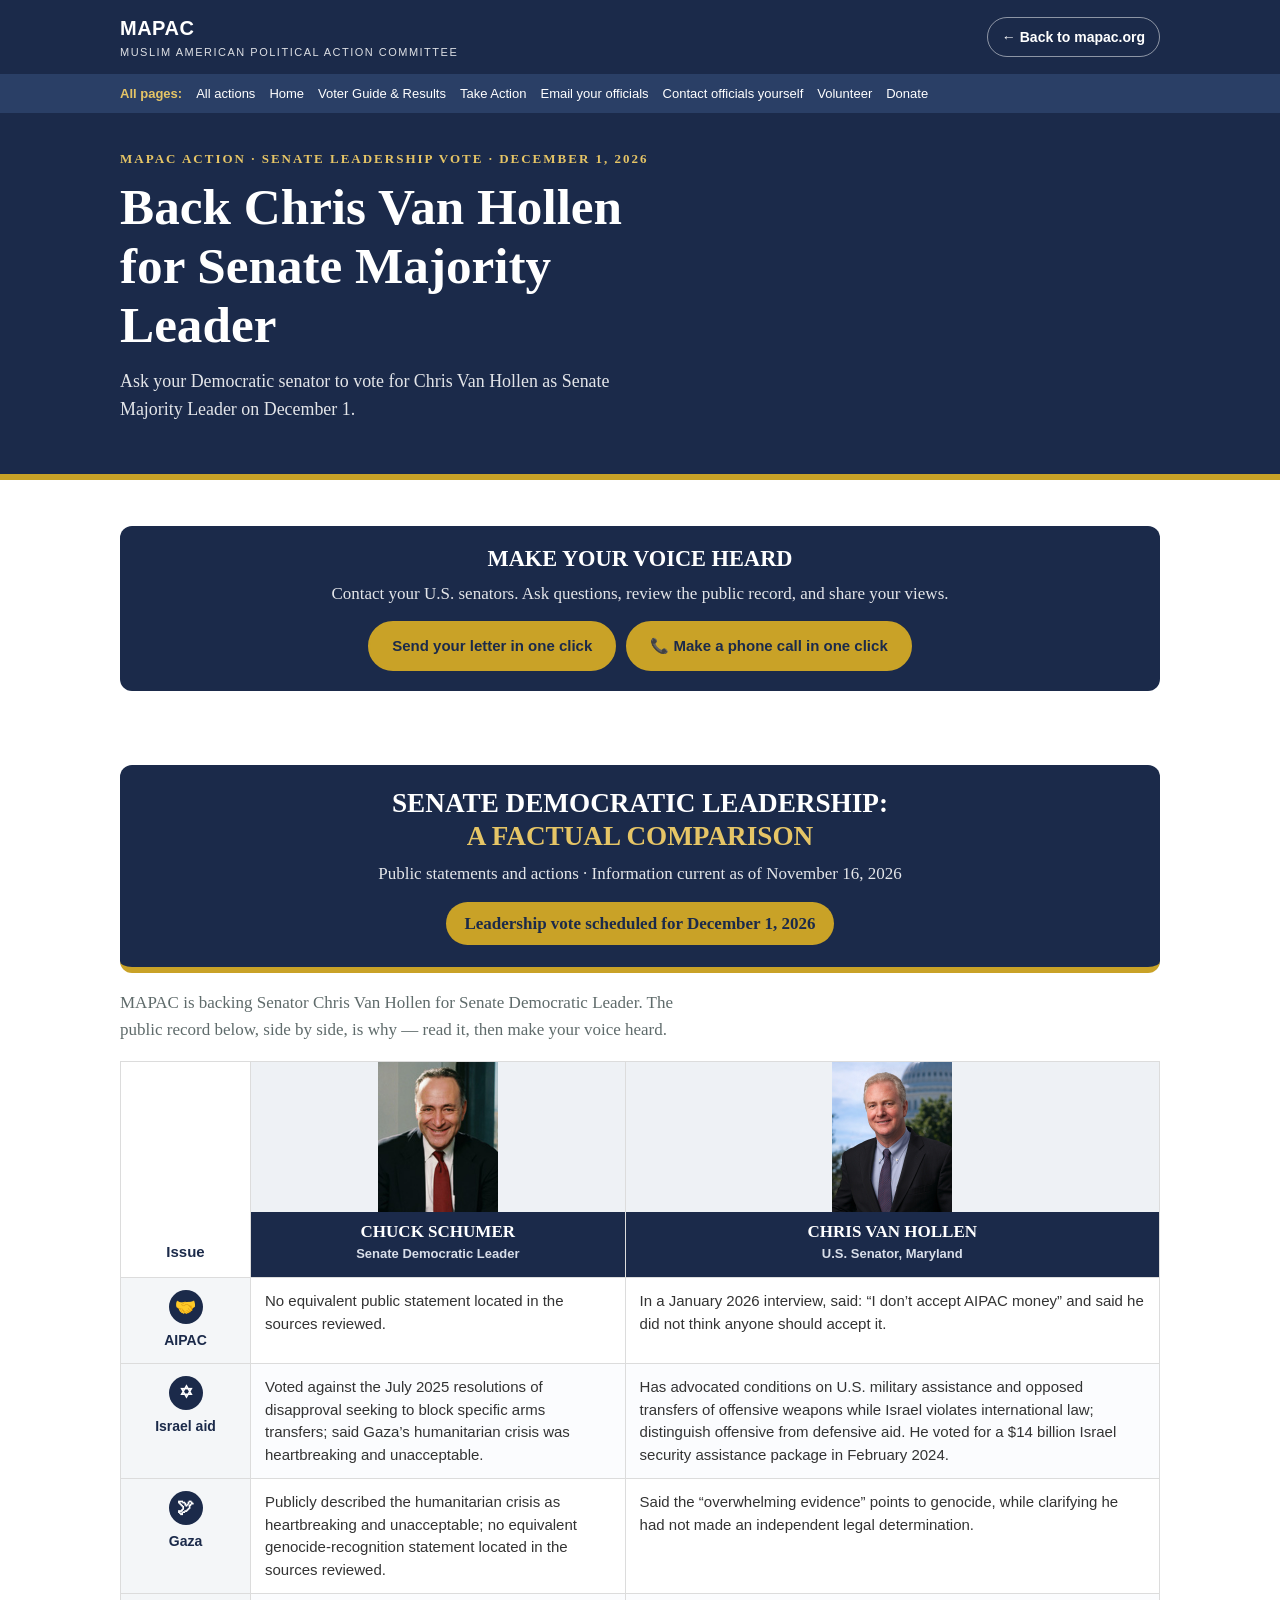
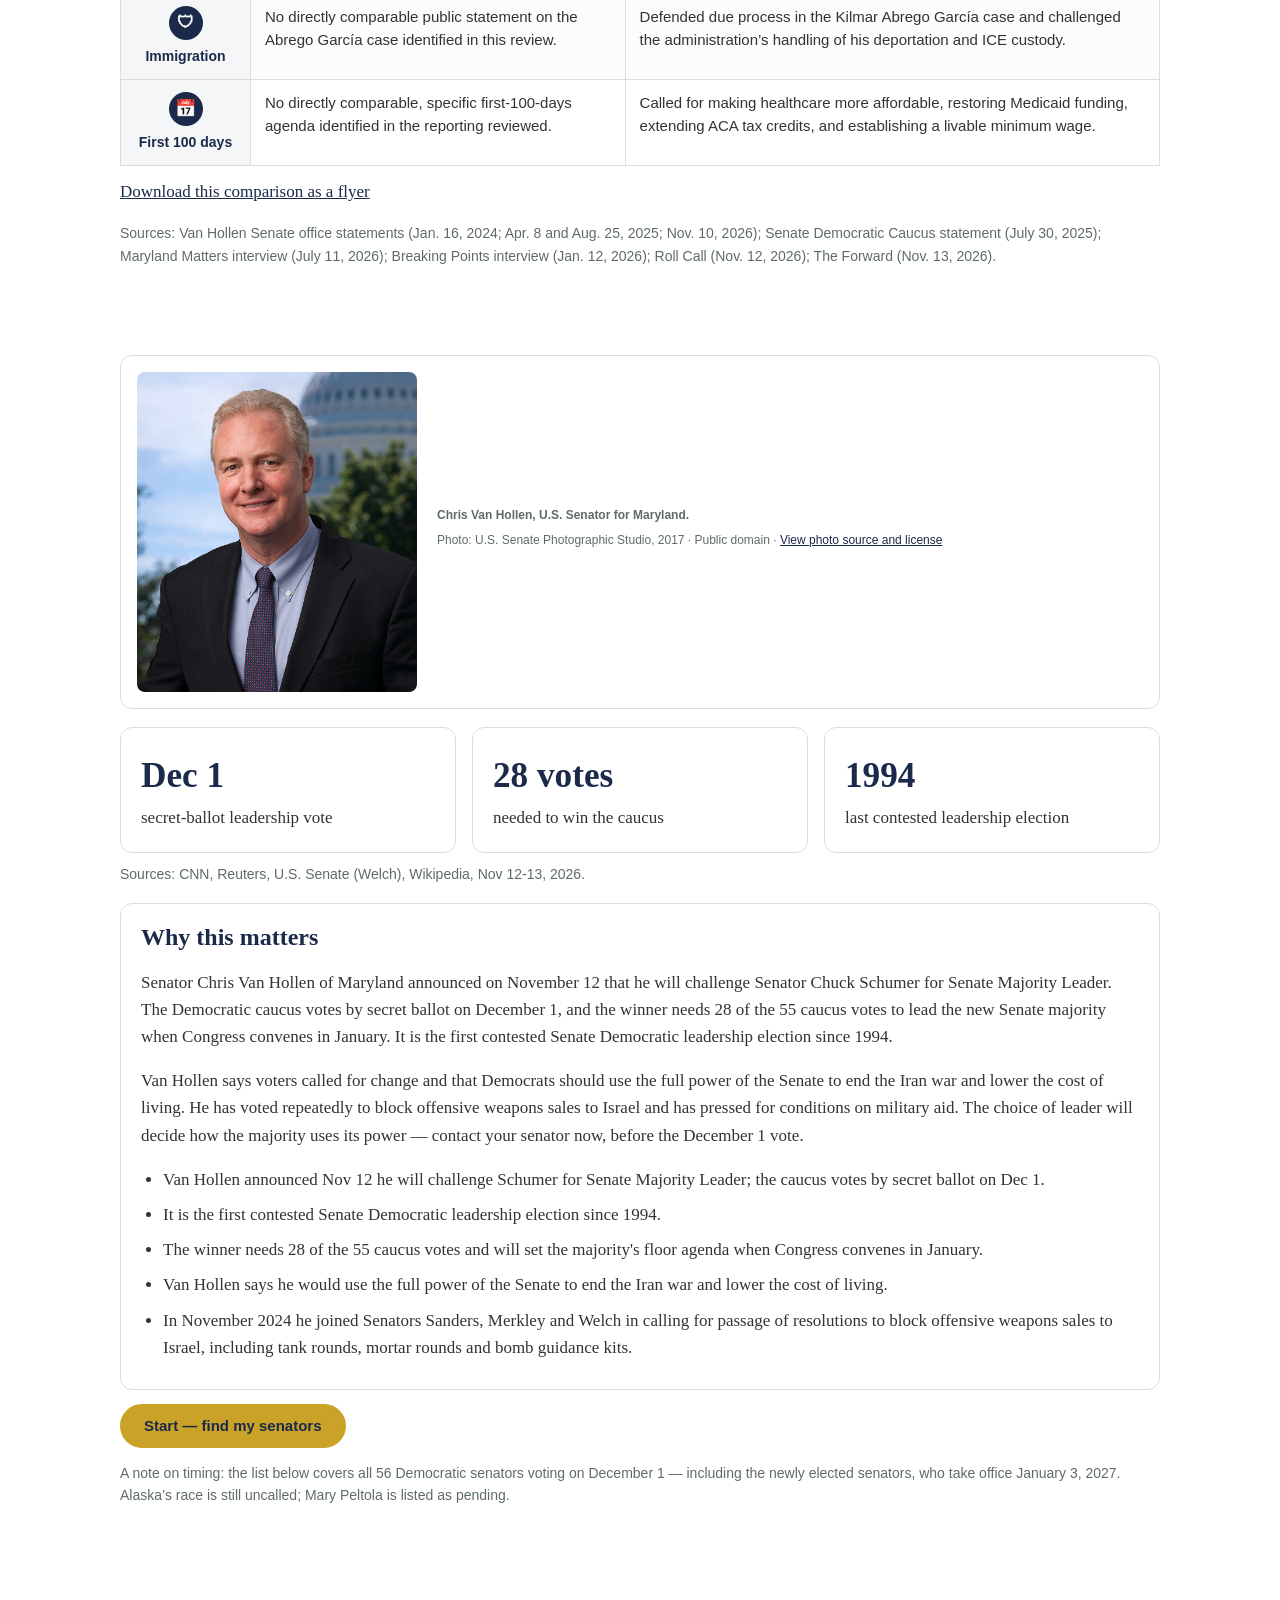
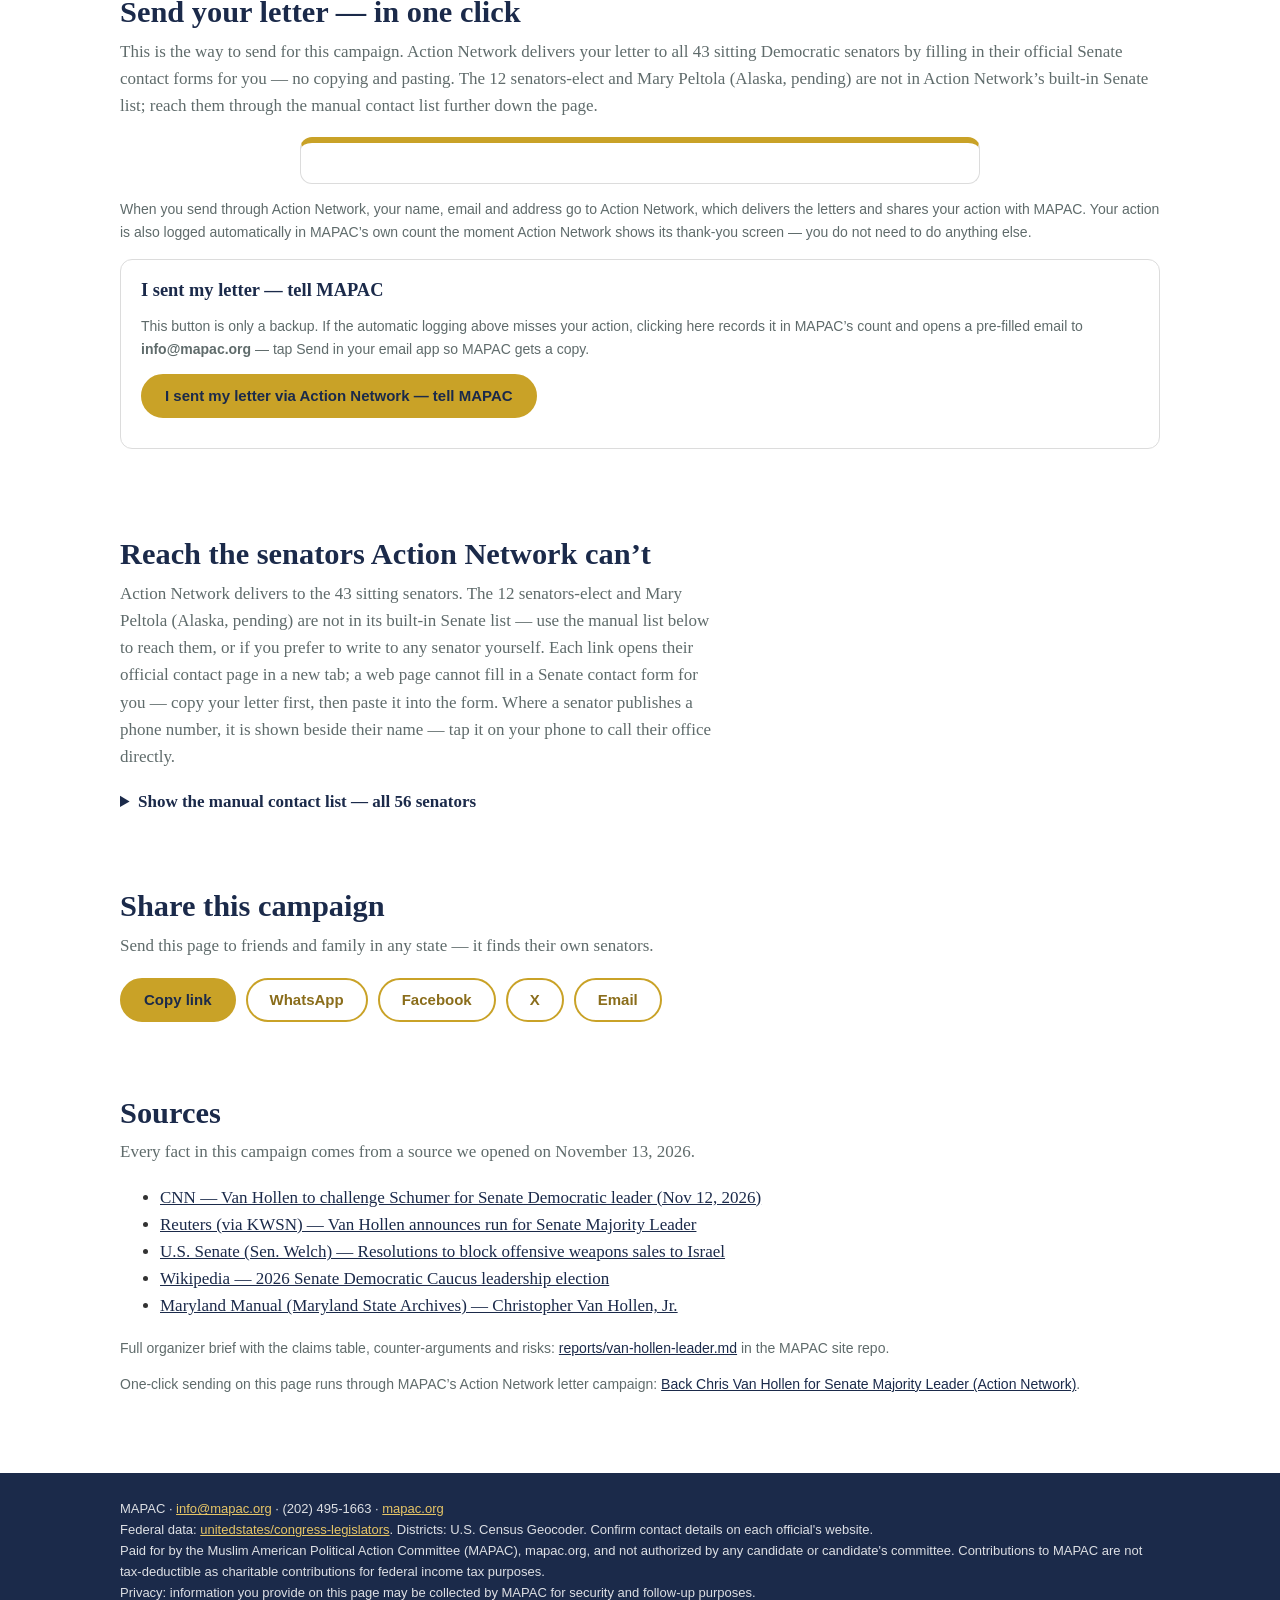
==== commit 28c22916: "Remove READ THE RECORD CAREFULLY caution box from the Van Hollen comparison on all three pages, and " ====
--- a/action-van-hollen-leader.html
+++ b/action-van-hollen-leader.html
@@ -11,9 +11,15 @@
 <meta name="viewport" content="width=device-width, initial-scale=1">
 <title>Back Chris Van Hollen for Senate Majority Leader | MAPAC</title>
 <meta name="description" content="Ask your Democratic senator to vote for Chris Van Hollen as Senate Majority Leader on December 1. Send the letter in one click via Action Network, or find your senators and send it yourself.">
+<meta property="og:type" content="website">
+<meta property="og:url" content="https://mapac.org/action-van-hollen-leader.html">
 <meta property="og:title" content="Back Chris Van Hollen for Senate Majority Leader">
 <meta property="og:description" content="Senate Democrats vote by secret ballot on December 1. Send your letter in one click — Action Network delivers it to all 43 sitting Democratic senators.">
-<meta property="og:image" content="share/van-hollen-leader.svg">
+<meta property="og:image" content="https://mapac.org/images/chris-van-hollen.jpg">
+<meta name="twitter:card" content="summary_large_image">
+<meta name="twitter:title" content="Back Chris Van Hollen for Senate Majority Leader">
+<meta name="twitter:description" content="Senate Democrats vote by secret ballot on December 1. Send your letter in one click.">
+<meta name="twitter:image" content="https://mapac.org/images/chris-van-hollen.jpg">
 <link rel="icon" href="data:image/svg+xml,%3Csvg xmlns=%27http://www.w3.org/2000/svg%27 viewBox=%270 0 100 100%27%3E%3Crect width=%27100%27 height=%27100%27 rx=%2722%27 fill=%27%231b2a4a%27/%3E%3Ctext x=%2750%27 y=%2770%27 font-size=%2762%27 font-family=%27Georgia%27 font-weight=%27700%27 text-anchor=%27middle%27 fill=%27%23c9a227%27%3EM%3C/text%3E%3C/svg%3E">
 <style>
 :root{--bg:#ffffff;--surface:#ffffff;--ink:#333333;--muted:#5f6b6b;--navy:#1b2a4a;--navy2:#2a3f66;--gold:#c9a227;--goldtext:#8a6d1b;--line:#dcdcdc;--err:#a3281d;--ok:#1f6f4a}
@@ -177,7 +183,7 @@
     <h3>MAKE YOUR VOICE HEARD</h3>
     <p>Contact your U.S. senators. Ask questions, review the public record, and share your views.</p>
     <div class="actions" style="justify-content:center;margin-top:14px"><a class="btn voice-btn" href="#anSec">Send your letter in one click</a><a class="btn voice-btn" href="#targetsSec" onclick="var d=document.querySelector('#targetsSec details');if(d)d.open=true;">&#128222; Make a phone call in one click</a></div>
-    <p style="margin:12px 0 0;font-size:14px">Find your senators: <a href="https://www.senate.gov/senators/senators-contact.htm" target="_blank" rel="noopener">senate.gov/senators/senators-contact.htm</a></p>
+    
   </div>
 </section>
 <section class="step" id="compareSec">
@@ -233,10 +239,7 @@
     </tbody>
   </table>
   </div>
-  <div class="cmp-caution">
-    <h3>&#9888; READ THE RECORD CAREFULLY</h3>
-    <p>Absence of a statement in this review does not prove a senator has never made one. Van Hollen&rsquo;s record includes support for some Israeli security assistance; his stated distinction is between offensive and defensive weapons.</p>
-  </div>
+  
   
   <p style="margin-top:12px"><a href="[data-uri]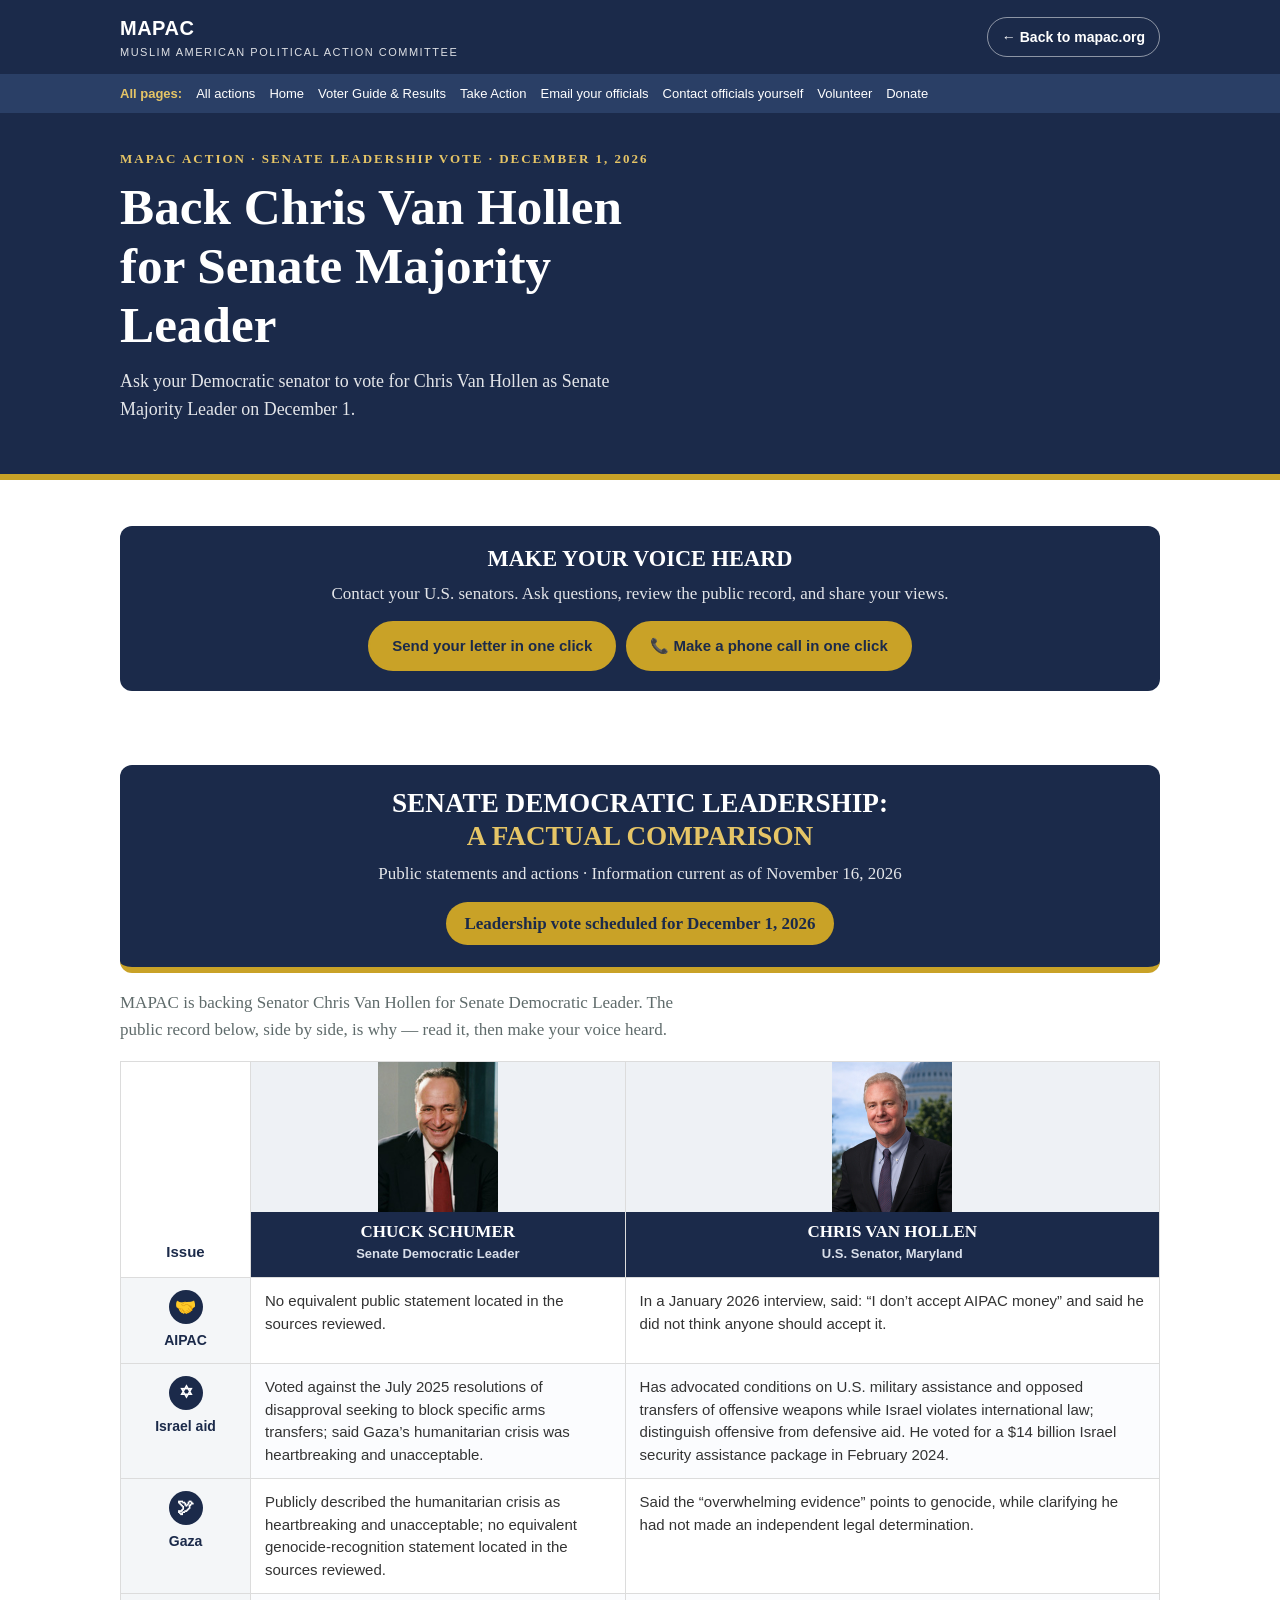
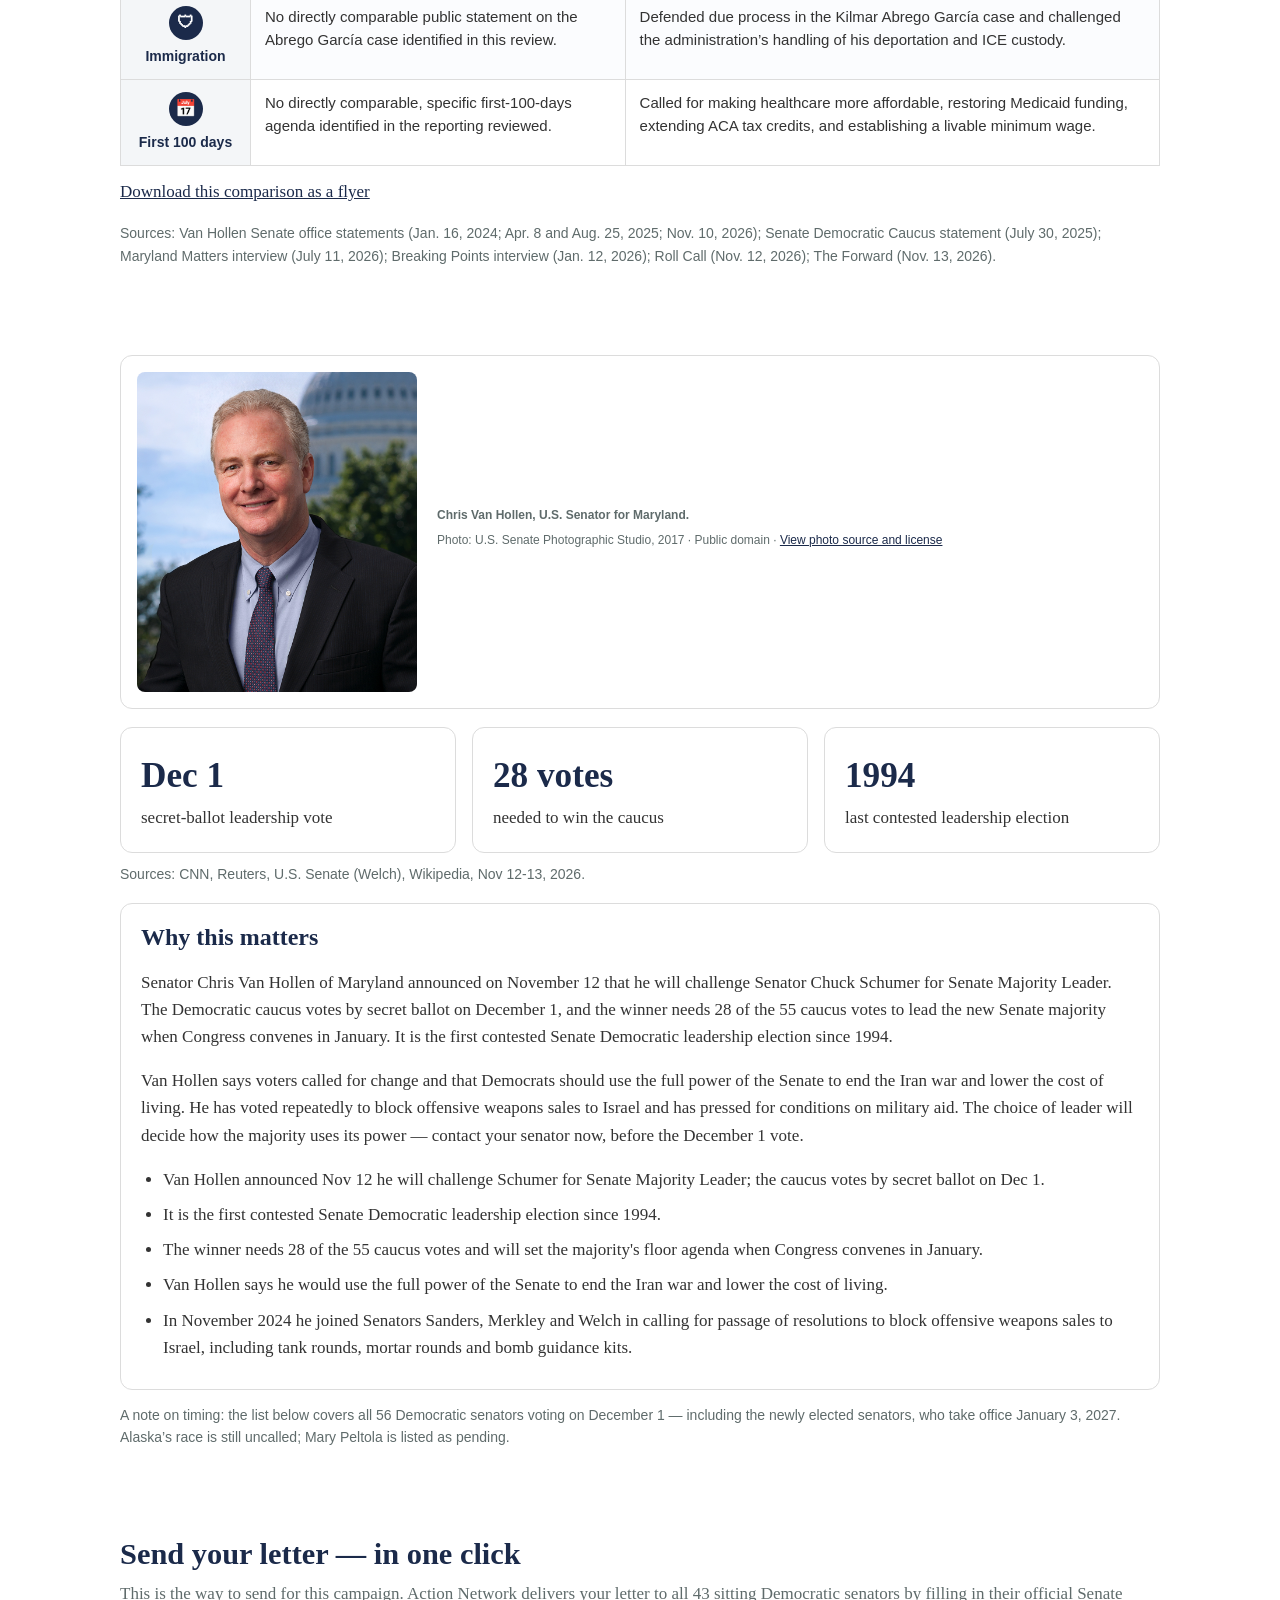
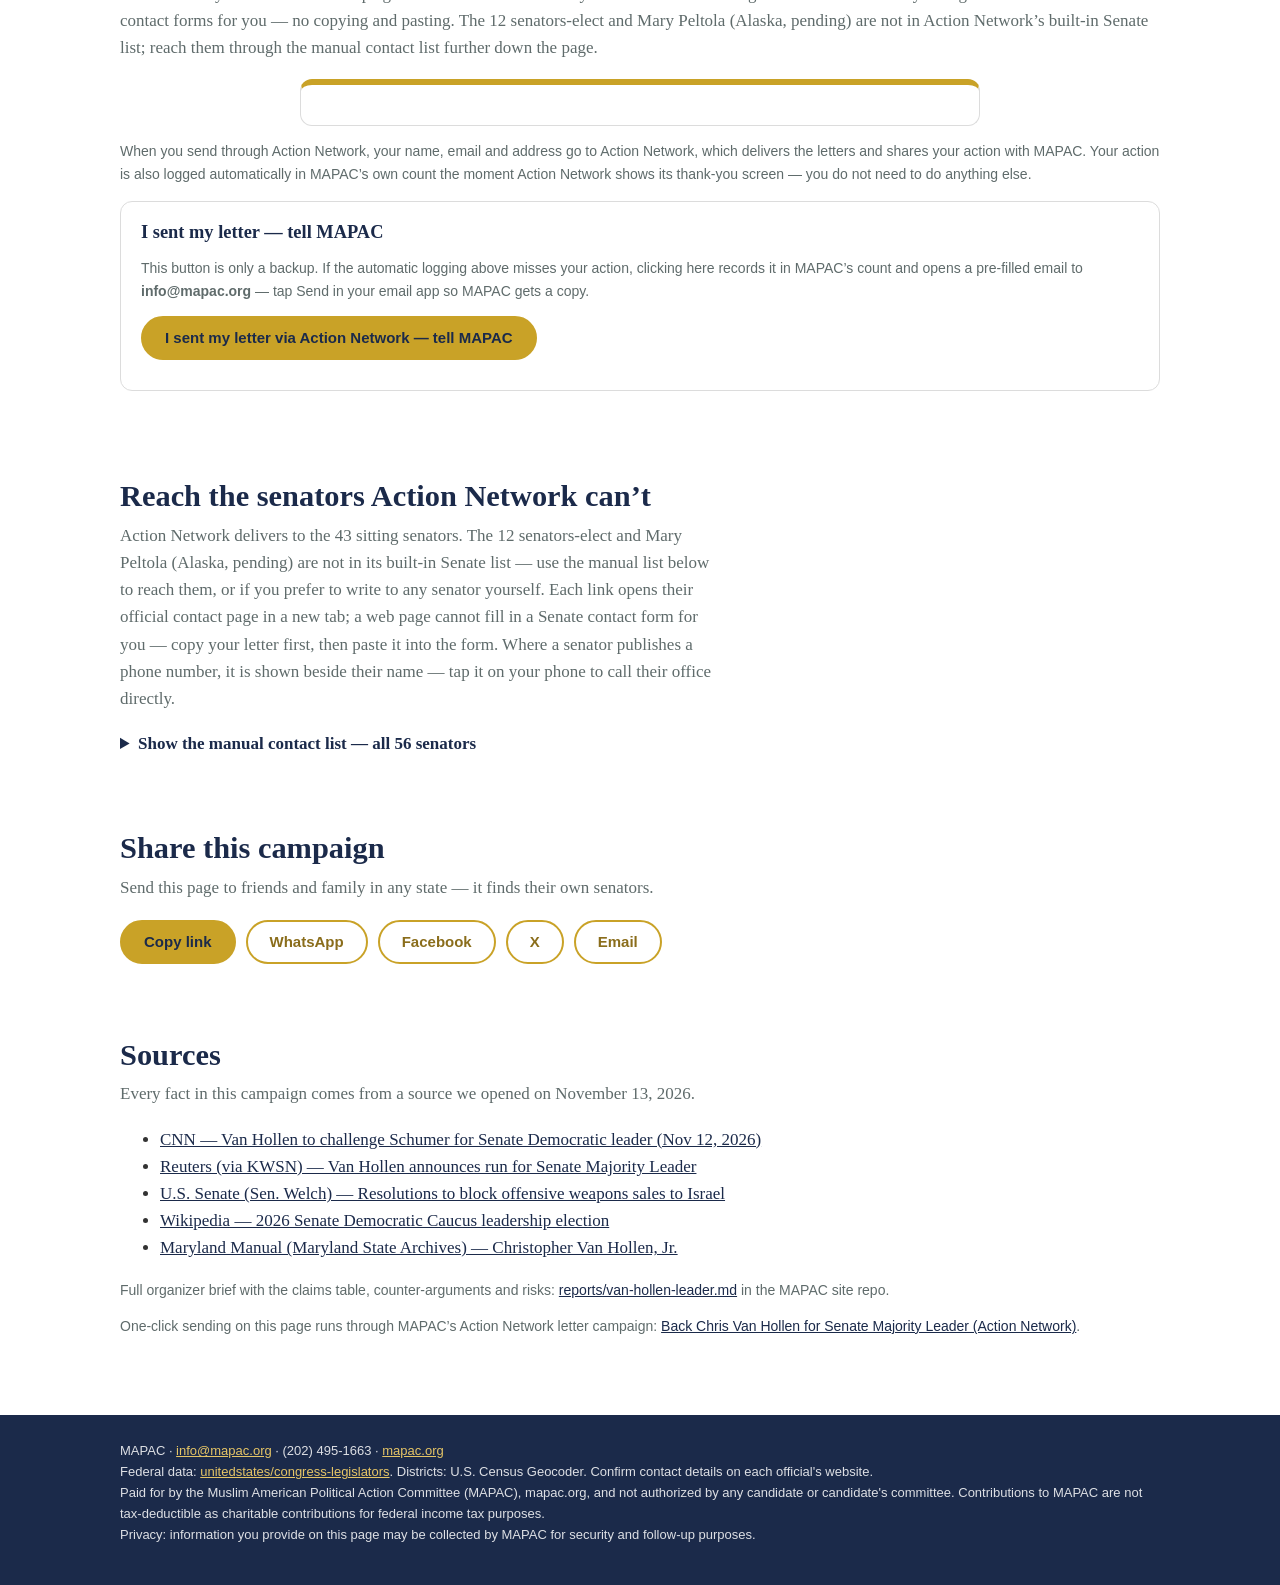
